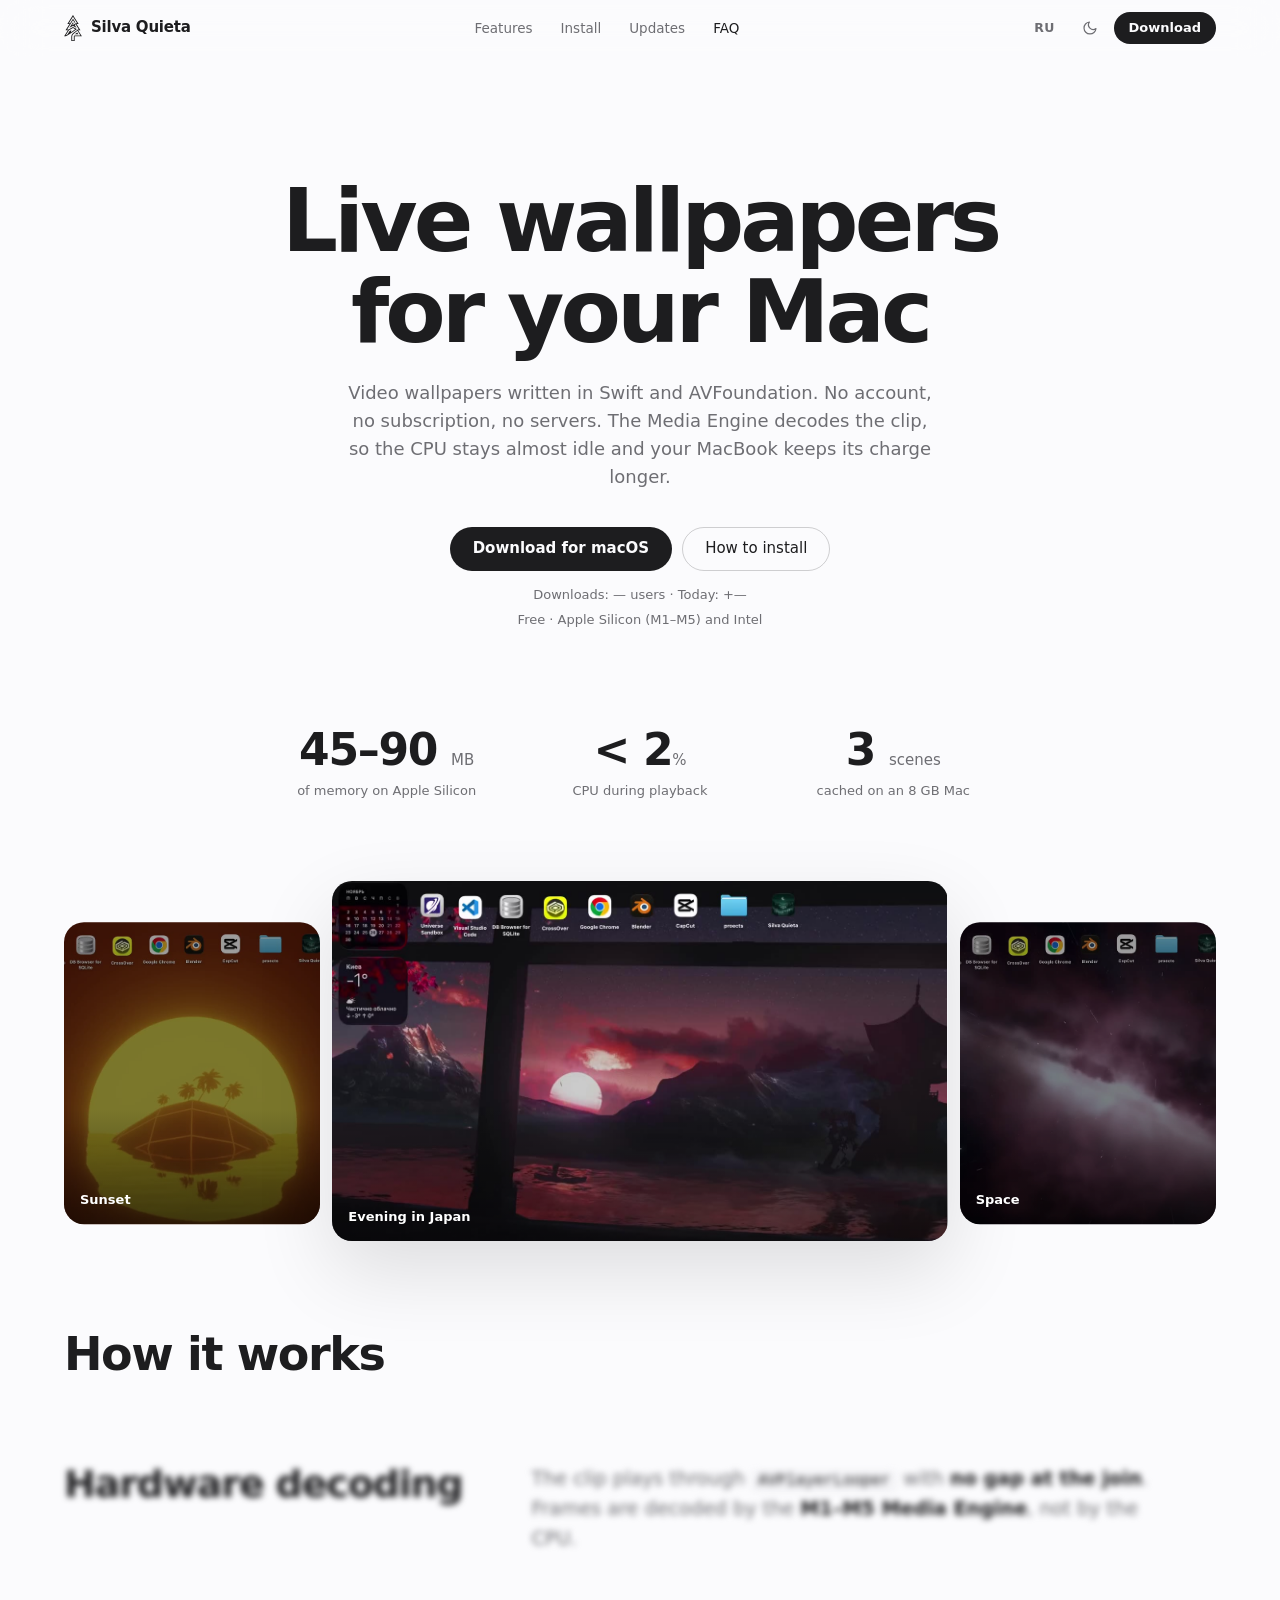
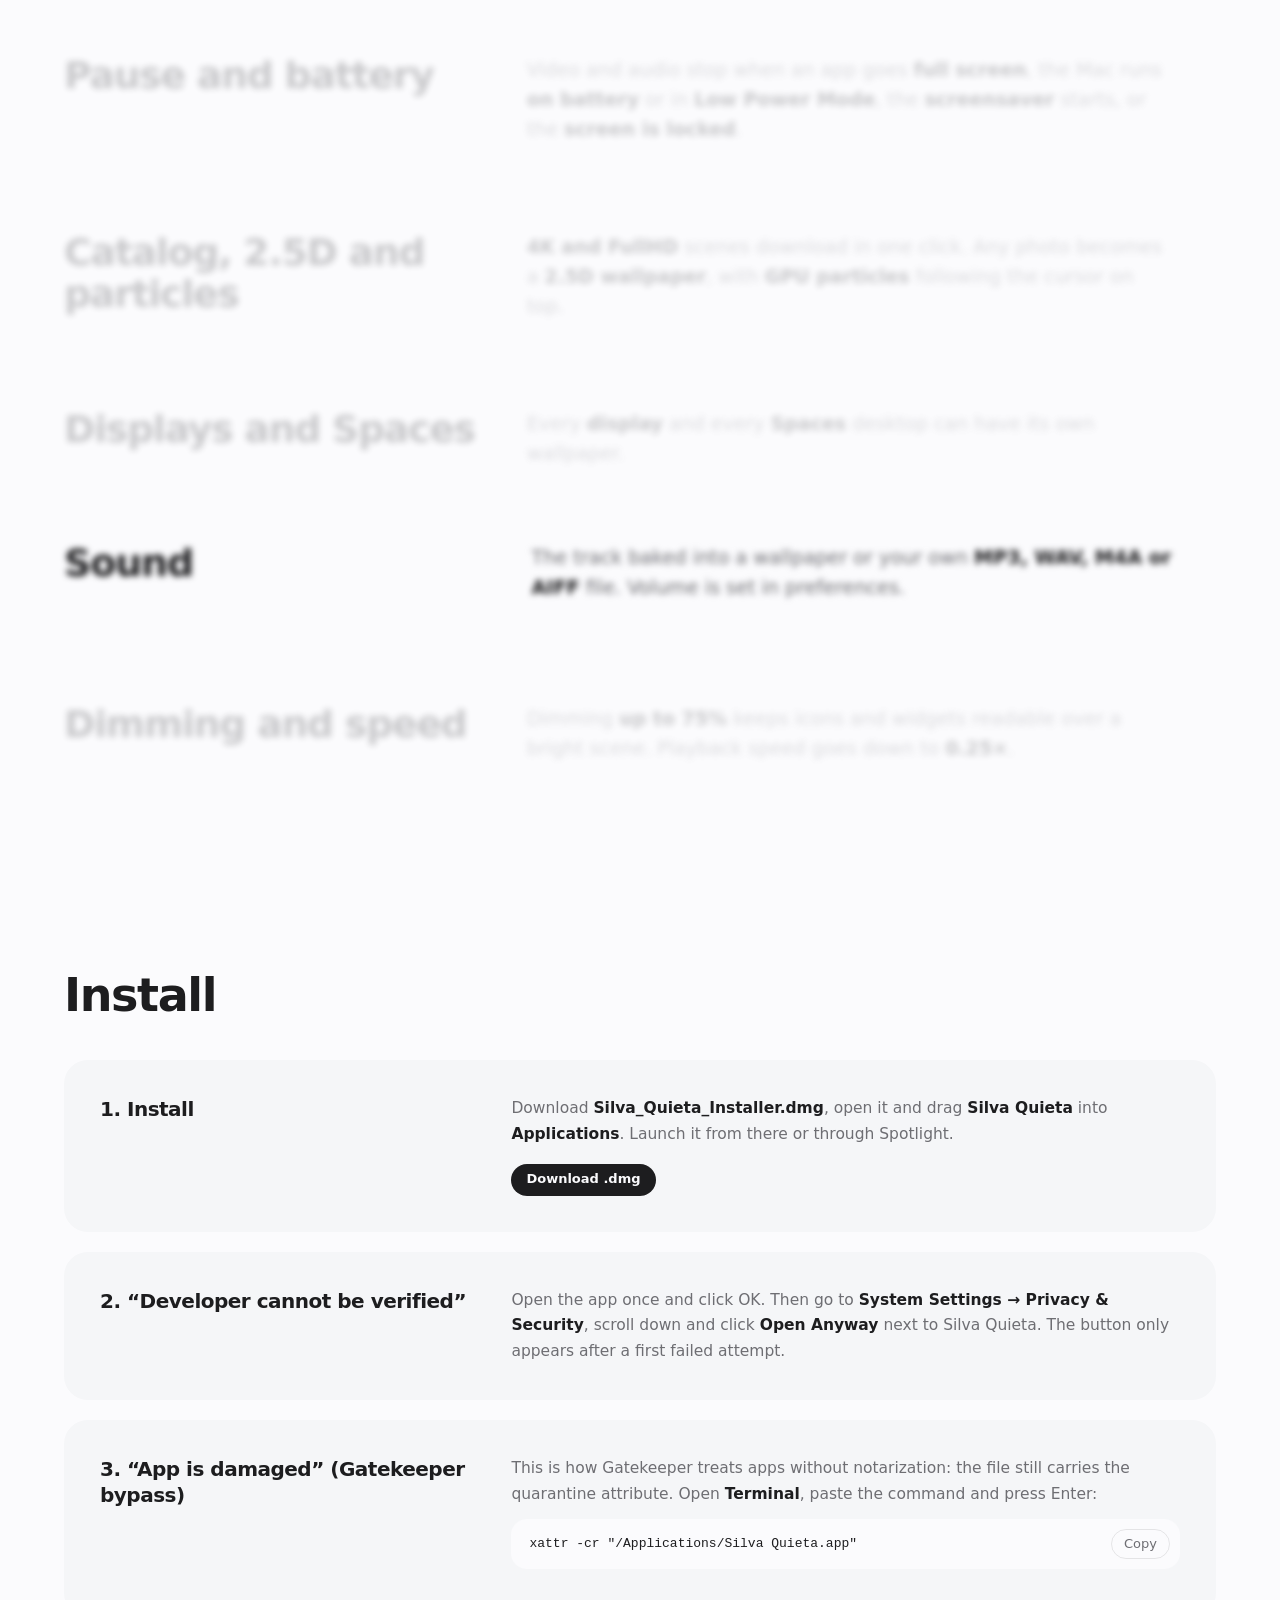
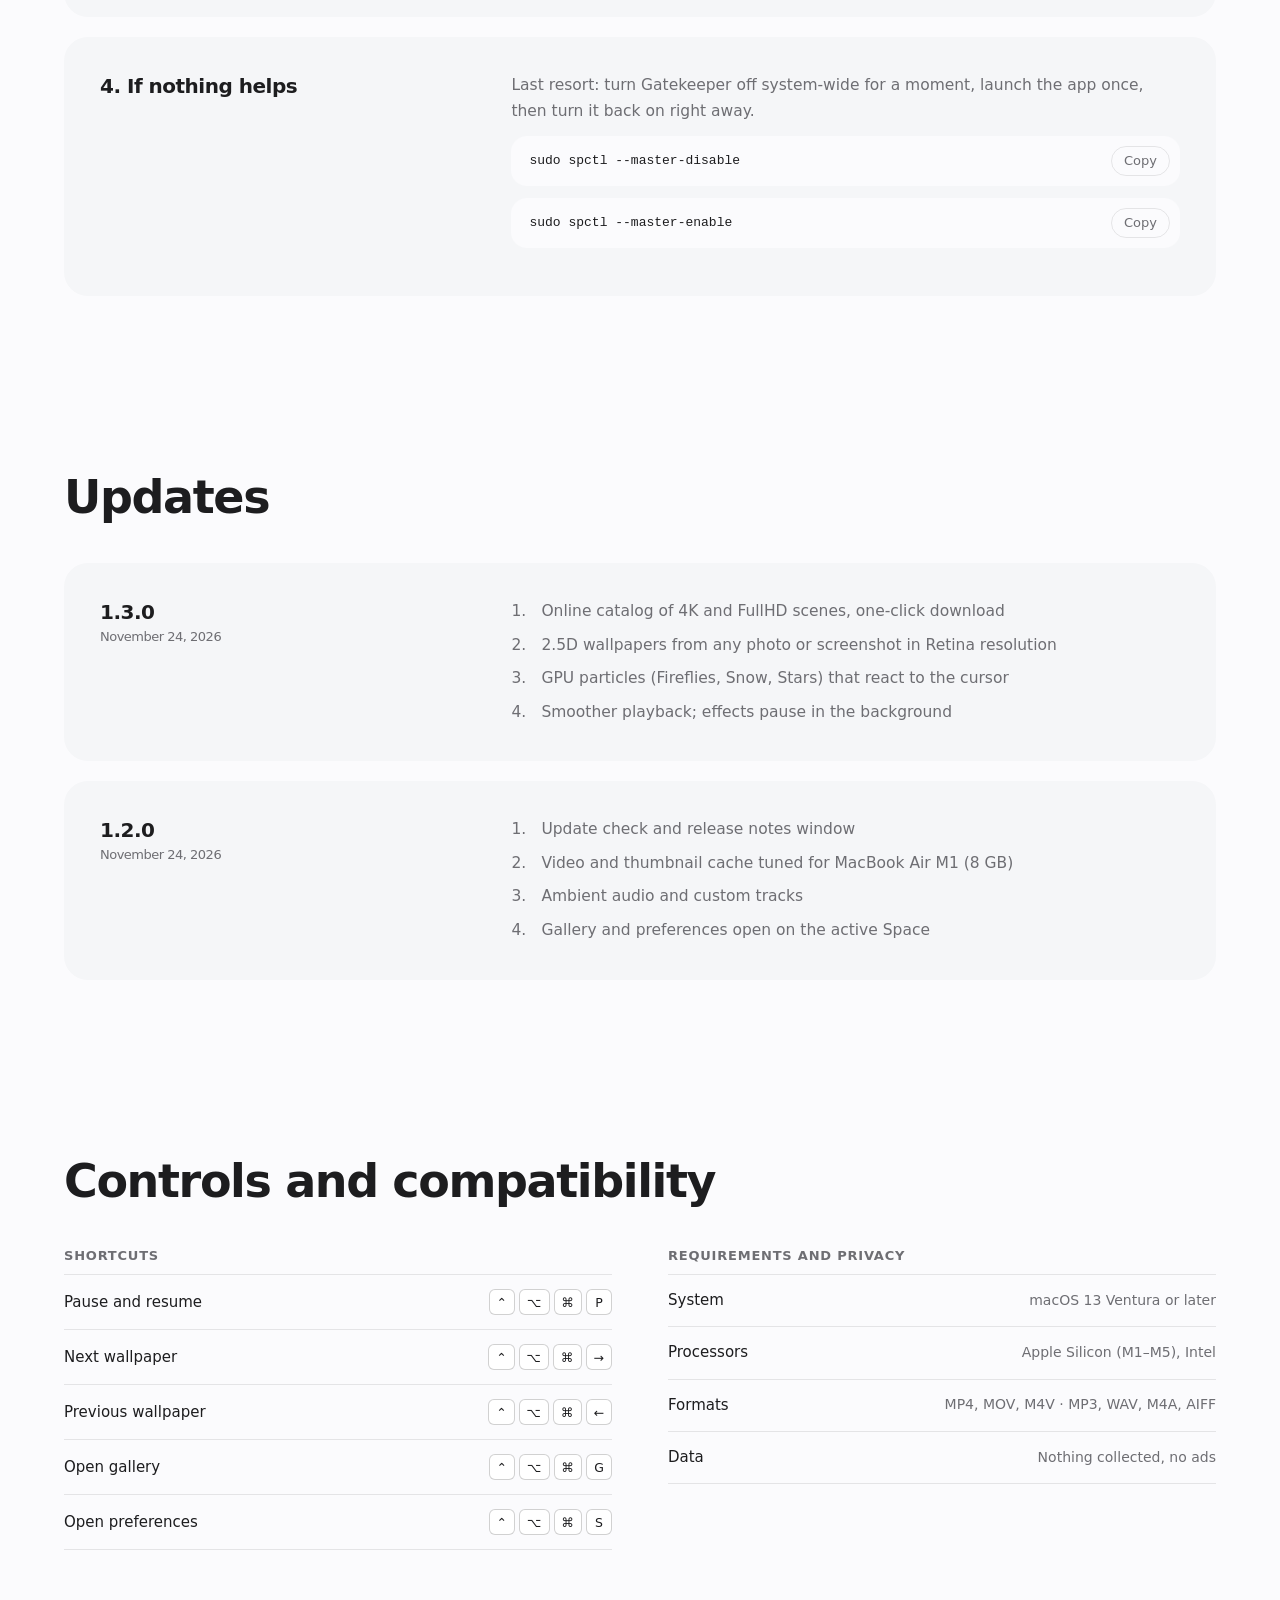
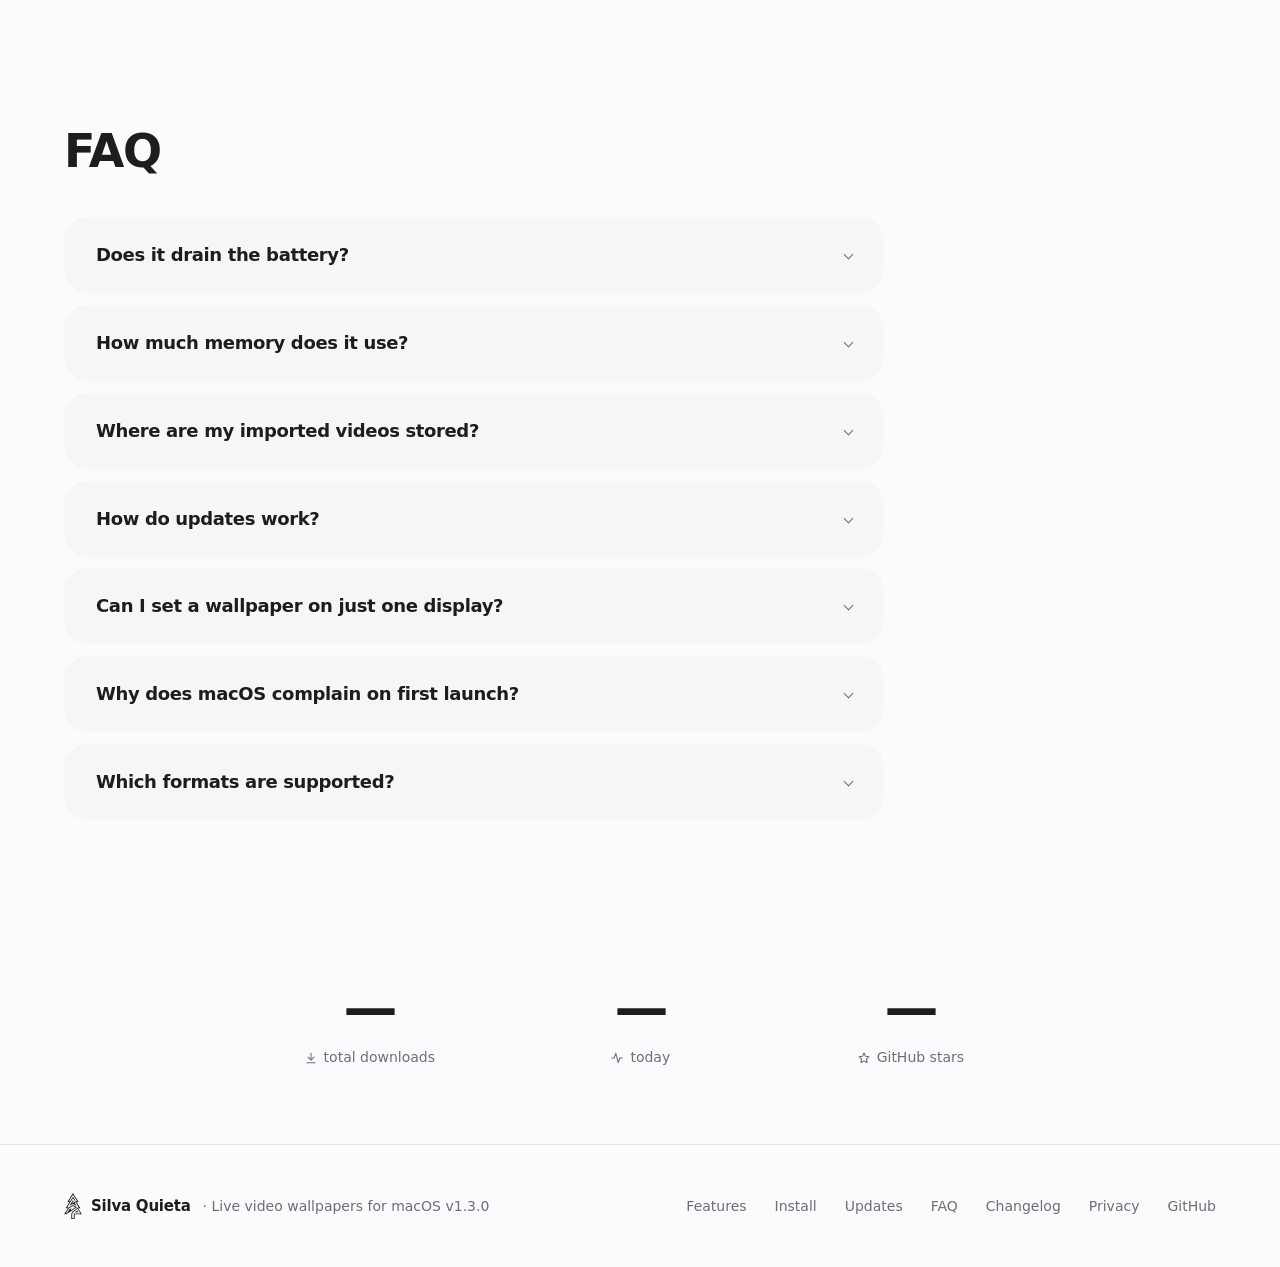
==== index.html @ 864168bf "hjk" ====
<!DOCTYPE html>
<html lang="ru" data-theme="dark">
<head>
  <meta charset="UTF-8">
  <meta name="viewport" content="width=device-width, initial-scale=1, viewport-fit=cover">
  <meta name="color-scheme" content="dark light">
  <title data-ru="Silva Quieta — живые видео-обои для macOS" data-en="Silva Quieta — live video wallpapers for macOS">Silva Quieta — живые видео-обои для macOS</title>
  <meta name="description" content="Живые 4K видео-обои для macOS. Apple Silicon (M1–M5) и Intel, каталог сцен, 2.5D из фотографий, частицы и пауза на батарее. Бесплатно, без аккаунта." data-ru="Живые 4K видео-обои для macOS. Apple Silicon (M1–M5) и Intel, каталог сцен, 2.5D из фотографий, частицы и пауза на батарее. Бесплатно, без аккаунта." data-en="Live 4K video wallpapers for macOS. Apple Silicon (M1–M5) and Intel, scene catalog, 2.5D from photos, particles and battery-aware pause. Free, no account.">
  <link rel="canonical" href="https://silvaquieta.com/">
  <link rel="icon" href="favicon.ico?v=2" sizes="any">
  <link rel="icon" type="image/svg+xml" href="favicon.svg?v=2">
  <link rel="icon" type="image/png" sizes="48x48" href="favicon-48.png?v=2">
  <link rel="icon" type="image/png" sizes="96x96" href="favicon-96.png?v=2">
  <link rel="icon" type="image/png" sizes="192x192" href="icon-192.png?v=2">
  <link rel="apple-touch-icon" href="apple-touch-icon.png?v=2">
  <meta property="og:site_name" content="Silva Quieta">
  <meta property="og:type" content="website">
  <meta property="og:url" content="https://silvaquieta.com/">
  <meta property="og:title" content="Silva Quieta — живые видео-обои для macOS">
  <meta property="og:description" content="Живые 4K видео-обои для macOS. Apple Silicon (M1–M5) и Intel, каталог сцен, 2.5D из фотографий, частицы и пауза на батарее. Бесплатно, без аккаунта.">
  <script type="application/ld+json">
  {
    "@context": "https://schema.org",
    "@graph": [
      { "@type": "WebSite", "name": "Silva Quieta", "url": "https://silvaquieta.com", "inLanguage": ["ru", "en"] },
      {
        "@type": "SoftwareApplication",
        "name": "Silva Quieta",
        "operatingSystem": "macOS 13.0 or later",
        "applicationCategory": "DesktopEnhancementApplication",
        "softwareVersion": "1.3.0",
        "offers": { "@type": "Offer", "price": "0", "priceCurrency": "USD" },
        "downloadUrl": "https://github.com/matviukuzmenko-cloud/silva-quieta/releases/download/1.3.0/Silva_Quieta_Installer.dmg"
      }
    ]
  }
  </script>
  <meta property="og:image" content="https://silvaquieta.com/preview.png">
  <meta name="twitter:card" content="summary_large_image">
  <script>(function(){var d=document.documentElement,l,t;
try{l=localStorage.getItem('sq-lang');t=localStorage.getItem('sq-theme')}catch(e){}
if(l!=='ru'&&l!=='en'){l=/^en/i.test(navigator.language||'')?'en':'ru'}
if(t!=='dark'&&t!=='light'){t=window.matchMedia&&matchMedia('(prefers-color-scheme: light)').matches?'light':'dark'}
d.lang=l;d.setAttribute('data-theme',t);d.classList.add('js');
var el=document.querySelector('title');if(el&&el.getAttribute('data-'+l))document.title=el.getAttribute('data-'+l);})();</script>
  <link rel="stylesheet" href="style.css?v=1.3.8">
</head>
<body>
  <header class="topbar">
    <div class="wrap bar">
      <a href="#top" class="logo"><svg width="18" height="26" viewBox="0 0 385.00 562.25" fill="currentColor" fill-rule="evenodd" aria-hidden="true"><path d="M309.50 418.00 283.25 376.00 282.25 375.75 241.00 408.50 228.75 417.50 228.50 418.50 309.25 418.50ZM193.00 0.00 191.75 0.50 164.25 45.25 69.75 195.25 70.00 196.25 115.75 196.00 116.50 197.25 30.50 331.75 30.75 332.25 79.25 332.25 79.75 333.50 0.00 459.25 0.25 460.00 26.75 459.75 36.25 458.25 51.25 453.00 70.00 443.00 139.75 400.00 195.50 363.25 233.00 336.75 273.50 305.50 273.50 304.75 200.50 264.75 193.25 261.00 192.00 261.00 96.50 312.75 94.50 313.50 65.50 313.50 65.00 312.75 191.75 115.25 192.75 115.00 193.75 116.00 227.25 168.50 228.75 168.25 243.25 159.50 194.25 81.50 192.25 79.50 130.50 175.75 128.75 177.50 104.75 177.50 104.00 177.00 107.25 170.75 175.00 64.00 191.50 37.25 193.00 36.50 281.25 177.00 280.50 177.50 255.25 177.50 252.25 178.75 194.50 213.50 169.50 227.25 169.25 226.50 193.00 190.50 207.50 180.75 207.25 179.00 203.25 173.75 192.50 156.75 191.75 157.00 126.75 257.75 114.25 278.25 126.75 272.00 188.00 238.25 193.00 236.50 195.75 237.25 254.50 270.00 271.00 278.50 230.25 214.25 230.25 213.50 232.75 211.50 248.75 202.00 253.50 208.25 265.75 228.25 275.50 242.75 319.25 311.75 319.50 313.00 319.00 313.50 299.75 313.75 295.25 314.75 289.50 317.75 242.50 355.00 219.25 372.50 191.75 395.00 181.50 405.25 171.75 418.00 165.50 429.25 161.75 438.25 158.50 449.00 156.50 460.75 155.75 472.50 156.00 562.25 228.75 562.00 229.00 464.25 229.75 462.00 232.25 460.00 384.50 460.00 385.00 459.50 305.00 333.25 305.50 332.25 354.00 332.25 354.00 331.25 268.25 197.00 269.25 196.00 315.00 196.25 315.25 195.50 221.25 46.00ZM288.75 343.25 350.50 439.75 350.50 440.75 350.00 441.25 231.00 441.25 227.75 441.75 222.25 443.75 218.25 446.50 214.75 450.25 211.75 455.75 210.50 460.75 210.25 543.00 209.00 543.75 175.25 543.50 174.50 542.75 174.75 466.75 176.25 456.00 178.25 448.25 181.25 440.25 185.25 432.00 191.25 422.75 196.50 416.50 209.75 404.00 288.00 343.00ZM238.50 307.50 238.50 308.50 233.75 312.75 209.75 330.50 149.25 371.50 148.25 370.50 155.25 328.25 122.25 345.75 119.75 348.25 75.50 417.00 68.00 422.50 54.75 430.50 38.75 438.50 35.50 439.00 40.25 430.50 104.50 330.00 106.50 328.25 192.00 282.25 193.50 282.50Z"/></svg><span>Silva Quieta</span></a>
      <nav class="menu" id="menu" aria-label="Main">
        <a href="#features"><span class="ru">Возможности</span><span class="en">Features</span></a>
        <a href="#install"><span class="ru">Установка</span><span class="en">Install</span></a>
        <a href="#updates"><span class="ru">Обновления</span><span class="en">Updates</span></a>
        <a href="#faq"><span class="ru">Вопросы</span><span class="en">FAQ</span></a>
      </nav>
      <div class="controls">
        <button id="lang-btn" class="icon-btn text" type="button" aria-label="Language"><span class="ru">EN</span><span class="en">RU</span></button>
        <button id="theme-btn" class="icon-btn" type="button" aria-label="Theme"><svg class="i-sun" width="16" height="16" viewBox="0 0 24 24" fill="none" stroke="currentColor" stroke-width="1.8" stroke-linecap="round" aria-hidden="true"><circle cx="12" cy="12" r="4"/><path d="M12 2v2M12 20v2M4.9 4.9l1.4 1.4M17.7 17.7l1.4 1.4M2 12h2M20 12h2M4.9 19.1l1.4-1.4M17.7 6.3l1.4-1.4"/></svg><svg class="i-moon" width="16" height="16" viewBox="0 0 24 24" fill="none" stroke="currentColor" stroke-width="1.8" stroke-linecap="round" stroke-linejoin="round" aria-hidden="true"><path d="M21 12.8A9 9 0 1 1 11.2 3a7 7 0 0 0 9.8 9.8z"/></svg></button>
        <a href="https://github.com/matviukuzmenko-cloud/silva-quieta/releases/download/1.3.0/Silva_Quieta_Installer.dmg" class="btn sm" data-dl><span class="ru">Скачать</span><span class="en">Download</span></a>
        <button id="menu-btn" class="icon-btn burger" type="button" aria-label="Menu" aria-expanded="false" aria-controls="menu"><svg width="16" height="16" viewBox="0 0 24 24" fill="none" stroke="currentColor" stroke-width="1.8" stroke-linecap="round" aria-hidden="true"><path d="M4 7h16M4 12h16M4 17h16"/></svg></button>
      </div>
    </div>
  </header>

  <main id="top">

    <section class="hero wrap">
      <h1><span class="ru">Живые обои<br>для вашего Mac</span><span class="en">Live wallpapers<br>for your Mac</span></h1>
      <p class="ru lead reveal">Видео-обои на Swift и AVFoundation. Без аккаунта, подписки и серверов. Ролик декодирует Media Engine, поэтому процессор почти свободен, а MacBook дольше держит заряд.</p>
<p class="en lead reveal">Video wallpapers written in Swift and AVFoundation. No account, no subscription, no servers. The Media Engine decodes the clip, so the CPU stays almost idle and your MacBook keeps its charge longer.</p>
      <div class="cta-row reveal">
        <a href="https://github.com/matviukuzmenko-cloud/silva-quieta/releases/download/1.3.0/Silva_Quieta_Installer.dmg" class="btn" data-dl><span class="ru">Скачать для macOS</span><span class="en">Download for macOS</span></a>
        <a href="#install" class="btn-ghost"><span class="ru">Как установить</span><span class="en">How to install</span></a>
      </div>
      <p class="dl-stat reveal" aria-live="polite"><span class="ru">Скачали: <span class="js-dl-total">—</span> чел. · Сегодня: +<span class="js-dl-today">—</span></span><span class="en">Downloads: <span class="js-dl-total">—</span> users · Today: +<span class="js-dl-today">—</span></span></p>
      <p class="note reveal"><span class="ru">Бесплатно · Apple Silicon (M1–M5) и Intel</span><span class="en">Free · Apple Silicon (M1–M5) and Intel</span></p>

      <figure class="shot reveal" hidden><img src="preview.png" alt="Silva Quieta" onload="this.parentElement.hidden=false"></figure>

      <dl class="facts reveal">
        <div><dt>45–90 <small><span class="ru">МБ</span><span class="en">MB</span></small></dt><dd><span class="ru">памяти на Apple Silicon</span><span class="en">of memory on Apple Silicon</span></dd></div>
        <div><dt>&lt; 2<small>%</small></dt><dd><span class="ru">процессора при воспроизведении</span><span class="en">CPU during playback</span></dd></div>
        <div><dt>3 <small><span class="ru">сцены</span><span class="en">scenes</span></small></dt><dd><span class="ru">в кэше на Mac с 8 ГБ памяти</span><span class="en">cached on an 8 GB Mac</span></dd></div>
      </dl>
    </section>

    <div class="wrap showcase">
      <div class="reel reveal" id="reel">
        <figure class="clip" tabindex="0">
          <video muted loop playsinline preload="metadata" poster="media/sunset.jpg"><source src="media/sunset.mp4" type="video/mp4"></video>
          <figcaption><span class="ru">Закат</span><span class="en">Sunset</span></figcaption>
        </figure>
        <figure class="clip on" tabindex="0">
          <video muted loop playsinline preload="metadata" poster="media/anime.jpg"><source src="media/anime.mp4" type="video/mp4"></video>
          <figcaption><span class="ru">Японский вечер</span><span class="en">Evening in Japan</span></figcaption>
        </figure>
        <figure class="clip" tabindex="0">
          <video muted loop playsinline preload="metadata" poster="media/space.jpg"><source src="media/space.mp4" type="video/mp4"></video>
          <figcaption><span class="ru">Космос</span><span class="en">Space</span></figcaption>
        </figure>
      </div>
    </div>

    <section id="features" class="section wrap">
      <div class="section-head reveal">
        <h2><span class="ru">Как это устроено</span><span class="en">How it works</span></h2>
      </div>
      <div class="f-list">
        <article class="f-row">
          <h3><span class="ru">Аппаратное декодирование</span><span class="en">Hardware decoding</span></h3>
          <div class="f-body">
            <p class="ru">Ролик играет через <code>AVPlayerLooper</code>, <strong>на стыке нет паузы</strong>. Кадры декодирует <strong>Media Engine чипов M1–M5</strong>, а не процессор.</p>
            <p class="en">The clip plays through <code>AVPlayerLooper</code> with <strong>no gap at the join</strong>. Frames are decoded by the <strong>M1–M5 Media Engine</strong>, not by the CPU.</p>
          </div>
        </article>
        <article class="f-row">
          <h3><span class="ru">Пауза и заряд</span><span class="en">Pause and battery</span></h3>
          <div class="f-body">
            <p class="ru">Видео и звук останавливаются, если приложение открыто <strong>на весь экран</strong>, Mac работает <strong>от батареи</strong> или в <strong>режиме энергосбережения</strong>, включилась <strong>заставка</strong> или <strong>экран заблокирован</strong>.</p>
            <p class="en">Video and audio stop when an app goes <strong>full screen</strong>, the Mac runs <strong>on battery</strong> or in <strong>Low Power Mode</strong>, the <strong>screensaver</strong> starts, or the <strong>screen is locked</strong>.</p>
          </div>
        </article>
        <article class="f-row">
          <h3><span class="ru">Каталог, 2.5D и частицы</span><span class="en">Catalog, 2.5D and particles</span></h3>
          <div class="f-body">
            <p class="ru">Сцены <strong>4K и FullHD</strong> скачиваются в один клик. Любое фото становится <strong>2.5D-обоями</strong>, а поверх можно добавить <strong>GPU-частицы</strong>, следующие за курсором.</p>
            <p class="en"><strong>4K and FullHD</strong> scenes download in one click. Any photo becomes a <strong>2.5D wallpaper</strong>, with <strong>GPU particles</strong> following the cursor on top.</p>
          </div>
        </article>
        <article class="f-row">
          <h3><span class="ru">Мониторы и Spaces</span><span class="en">Displays and Spaces</span></h3>
          <div class="f-body">
            <p class="ru">Для каждого <strong>монитора</strong> и каждого рабочего стола <strong>Spaces</strong> можно выбрать свои обои.</p>
            <p class="en">Every <strong>display</strong> and every <strong>Spaces</strong> desktop can have its own wallpaper.</p>
          </div>
        </article>
        <article class="f-row">
          <h3><span class="ru">Звук</span><span class="en">Sound</span></h3>
          <div class="f-body">
            <p class="ru">Дорожка из самих обоев или свой файл: <strong>MP3, WAV, M4A, AIFF</strong>. Громкость задаётся в настройках.</p>
            <p class="en">The track baked into a wallpaper or your own <strong>MP3, WAV, M4A or AIFF</strong> file. Volume is set in preferences.</p>
          </div>
        </article>
        <article class="f-row">
          <h3><span class="ru">Затемнение и скорость</span><span class="en">Dimming and speed</span></h3>
          <div class="f-body">
            <p class="ru">Затемнение <strong>до 75%</strong> помогает иконкам и виджетам читаться на яркой сцене. Скорость можно снизить <strong>до 0.25×</strong>.</p>
            <p class="en">Dimming <strong>up to 75%</strong> keeps icons and widgets readable over a bright scene. Playback speed goes down to <strong>0.25×</strong>.</p>
          </div>
        </article>
      </div>
    </section>

    <section id="install" class="section wrap">
      <div class="section-head reveal">
        <h2><span class="ru">Установка</span><span class="en">Install</span></h2>
      </div>
      <div class="steps reveal">
        <div class="step">
          <h3><span class="ru">1. Установка</span><span class="en">1. Install</span></h3>
          <div>
            <p class="ru">Скачайте <strong>Silva_Quieta_Installer.dmg</strong>, откройте его и перетащите <strong>Silva Quieta</strong> в папку <strong>Программы</strong>. Запускайте оттуда или через Spotlight.</p>
<p class="en">Download <strong>Silva_Quieta_Installer.dmg</strong>, open it and drag <strong>Silva Quieta</strong> into <strong>Applications</strong>. Launch it from there or through Spotlight.</p>
            <div class="cta-row"><a href="https://github.com/matviukuzmenko-cloud/silva-quieta/releases/download/1.3.0/Silva_Quieta_Installer.dmg" class="btn sm" data-dl><span class="ru">Скачать .dmg</span><span class="en">Download .dmg</span></a></div>
          </div>
        </div>
        <div class="step">
          <h3><span class="ru">2. «Не удалось проверить разработчика»</span><span class="en">2. “Developer cannot be verified”</span></h3>
          <div>
            <p class="ru">Откройте приложение один раз и нажмите «ОК». Затем зайдите в <strong>Системные настройки → Конфиденциальность и безопасность</strong>, прокрутите вниз и нажмите <strong>«Всё равно открыть»</strong> рядом с Silva Quieta. Кнопка появляется только после первой неудачной попытки.</p>
<p class="en">Open the app once and click OK. Then go to <strong>System Settings → Privacy &amp; Security</strong>, scroll down and click <strong>Open Anyway</strong> next to Silva Quieta. The button only appears after a first failed attempt.</p>
          </div>
        </div>
        <div class="step">
          <h3><span class="ru">3. «Приложение повреждено» (обход Gatekeeper)</span><span class="en">3. “App is damaged” (Gatekeeper bypass)</span></h3>
          <div>
            <p class="ru">Так Gatekeeper реагирует на программы без нотаризации: на файле остаётся карантинный атрибут. Откройте <strong>Терминал</strong>, вставьте команду и нажмите Enter:</p>
<p class="en">This is how Gatekeeper treats apps without notarization: the file still carries the quarantine attribute. Open <strong>Terminal</strong>, paste the command and press Enter:</p>
            <div class="cmd"><code id="c1">xattr -cr "/Applications/Silva Quieta.app"</code><button type="button" class="chip" data-copy="c1"><span class="ru">Копировать</span><span class="en">Copy</span></button></div>
          </div>
        </div>
        <div class="step">
          <h3><span class="ru">4. Если ничего не помогает</span><span class="en">4. If nothing helps</span></h3>
          <div>
            <p class="ru">Крайний случай: на время отключите проверку Gatekeeper для всей системы, запустите приложение один раз и сразу включите проверку обратно.</p>
<p class="en">Last resort: turn Gatekeeper off system-wide for a moment, launch the app once, then turn it back on right away.</p>
            <div class="cmd"><code id="c2">sudo spctl --master-disable</code><button type="button" class="chip" data-copy="c2"><span class="ru">Копировать</span><span class="en">Copy</span></button></div>
            <div class="cmd"><code id="c3">sudo spctl --master-enable</code><button type="button" class="chip" data-copy="c3"><span class="ru">Копировать</span><span class="en">Copy</span></button></div>
          </div>
        </div>
      </div>
    </section>

    <section id="updates" class="section wrap">
      <div class="section-head reveal">
        <h2><span class="ru">Обновления</span><span class="en">Updates</span></h2>
      </div>
      <div class="steps reveal">
        <div class="step"><h3>1.3.0<time datetime="2026-11-24"><span class="ru">24 ноября 2026</span><span class="en">November 24, 2026</span></time></h3><ol class="plain"><li><span class="ru">Онлайн-каталог 4K и FullHD сцен, загрузка в один клик</span><span class="en">Online catalog of 4K and FullHD scenes, one-click download</span></li><li><span class="ru">2.5D-обои из любого фото или скриншота в Retina-разрешении</span><span class="en">2.5D wallpapers from any photo or screenshot in Retina resolution</span></li><li><span class="ru">GPU-частицы «Светлячки», «Снег» и «Звёзды», реагирующие на курсор</span><span class="en">GPU particles (Fireflies, Snow, Stars) that react to the cursor</span></li><li><span class="ru">Воспроизведение стало ровнее, эффекты в фоне ставятся на паузу</span><span class="en">Smoother playback; effects pause in the background</span></li></ol></div>
        <div class="step"><h3>1.2.0<time datetime="2026-11-24"><span class="ru">24 ноября 2026</span><span class="en">November 24, 2026</span></time></h3><ol class="plain"><li><span class="ru">Проверка обновлений и окно со списком изменений</span><span class="en">Update check and release notes window</span></li><li><span class="ru">Кэш видео и миниатюр под MacBook Air M1 (8 ГБ)</span><span class="en">Video and thumbnail cache tuned for MacBook Air M1 (8 GB)</span></li><li><span class="ru">Фоновый звук и свои аудиодорожки</span><span class="en">Ambient audio and custom tracks</span></li><li><span class="ru">Галерея и настройки открываются на активном Spaces</span><span class="en">Gallery and preferences open on the active Space</span></li></ol></div>
      </div>
    </section>

    <section id="details" class="section wrap">
      <div class="section-head reveal">
        <h2><span class="ru">Управление и совместимость</span><span class="en">Controls and compatibility</span></h2>
      </div>
      <div class="two-col reveal">
        <div>
          <h3><span class="ru">Горячие клавиши</span><span class="en">Shortcuts</span></h3>
          <div class="rows">
            <div class="row"><span><span class="ru">Пауза и продолжение</span><span class="en">Pause and resume</span></span><span class="keys"><kbd>⌃</kbd><kbd>⌥</kbd><kbd>⌘</kbd><kbd>P</kbd></span></div>
            <div class="row"><span><span class="ru">Следующие обои</span><span class="en">Next wallpaper</span></span><span class="keys"><kbd>⌃</kbd><kbd>⌥</kbd><kbd>⌘</kbd><kbd>→</kbd></span></div>
            <div class="row"><span><span class="ru">Предыдущие обои</span><span class="en">Previous wallpaper</span></span><span class="keys"><kbd>⌃</kbd><kbd>⌥</kbd><kbd>⌘</kbd><kbd>←</kbd></span></div>
            <div class="row"><span><span class="ru">Открыть галерею</span><span class="en">Open gallery</span></span><span class="keys"><kbd>⌃</kbd><kbd>⌥</kbd><kbd>⌘</kbd><kbd>G</kbd></span></div>
            <div class="row"><span><span class="ru">Открыть настройки</span><span class="en">Open preferences</span></span><span class="keys"><kbd>⌃</kbd><kbd>⌥</kbd><kbd>⌘</kbd><kbd>S</kbd></span></div>
          </div>
        </div>
        <div>
          <h3><span class="ru">Требования и приватность</span><span class="en">Requirements and privacy</span></h3>
          <div class="rows">
            <div class="row"><span><span class="ru">Система</span><span class="en">System</span></span><span>macOS 13 Ventura <span class="ru">и новее</span><span class="en">or later</span></span></div>
            <div class="row"><span><span class="ru">Процессоры</span><span class="en">Processors</span></span><span>Apple Silicon (M1–M5), Intel</span></div>
            <div class="row"><span><span class="ru">Форматы</span><span class="en">Formats</span></span><span>MP4, MOV, M4V · MP3, WAV, M4A, AIFF</span></div>
            <div class="row"><span><span class="ru">Данные</span><span class="en">Data</span></span><span><span class="ru">Ничего не собирается, рекламы нет</span><span class="en">Nothing collected, no ads</span></span></div>
          </div>
        </div>
      </div>
    </section>

    <section id="faq" class="section wrap">
      <div class="section-head reveal">
        <h2><span class="ru">Вопросы</span><span class="en">FAQ</span></h2>
      </div>
      <div class="faq-list reveal">
        <details><summary><span class="ru">Приложение сажает батарею?</span><span class="en">Does it drain the battery?</span></summary><p class="ru">Видео декодируется аппаратно, и энергии на это уходит немного. К тому же по умолчанию включена пауза при работе от аккумулятора и при окнах на весь экран.</p>
<p class="en">Decoding is done in hardware, which costs little energy. On top of that, pausing on battery power and behind full-screen windows is on by default.</p></details>
        <details><summary><span class="ru">Сколько памяти занимает приложение?</span><span class="en">How much memory does it use?</span></summary><p class="ru">На Apple Silicon 45–90 МБ, в зависимости от сцены и разрешения. На Mac с 8 ГБ в кэше держатся три сцены.</p>
<p class="en">On Apple Silicon, 45–90 MB depending on the scene and resolution. On a Mac with 8 GB, three scenes stay cached.</p></details>
        <details><summary><span class="ru">Где лежат добавленные видео?</span><span class="en">Where are my imported videos stored?</span></summary><p class="ru">В папке Application Support. Открыть её можно кнопкой «Открыть папку» в окне галереи или из меню в строке меню.</p>
<p class="en">In the Application Support folder. Open it with the Open Folder button in the gallery window or from the menu bar menu.</p></details>
        <details><summary><span class="ru">Как приходят обновления?</span><span class="en">How do updates work?</span></summary><p class="ru">При запуске и по пункту «Проверить обновления…» программа сверяет версию с silvaquieta.com. Если есть новая, откроется окно со списком изменений и кнопкой загрузки.</p>
<p class="en">At launch and through Check for Updates… the app compares its version with silvaquieta.com. If a newer one exists, a window shows the release notes and a download button.</p></details>
        <details><summary><span class="ru">Можно ли поставить обои только на один монитор?</span><span class="en">Can I set a wallpaper on just one display?</span></summary><p class="ru">Да. Если мониторов два или больше, в галерее появляется переключатель экранов: «Все экраны» или конкретный монитор.</p>
<p class="en">Yes. With two or more displays, a screen switcher appears in the gallery: All displays or a specific one.</p></details>
        <details><summary><span class="ru">Почему macOS ругается при первом запуске?</span><span class="en">Why does macOS complain on first launch?</span></summary><p class="ru">У приложения нет платной нотаризации Apple, а Gatekeeper проверяет её у всех программ вне App Store. Что нажать и какую команду выполнить, описано в разделе <a href="install.html">«Установка»</a>.</p>
<p class="en">The app has no paid Apple notarization, and Gatekeeper checks for it on every app from outside the App Store. What to click and which command to run is in <a href="install.html">Install</a>.</p></details>
        <details><summary><span class="ru">Какие форматы поддерживаются?</span><span class="en">Which formats are supported?</span></summary><p class="ru">Видео: MP4, MOV, M4V. Аудио: MP3, WAV, M4A, AIFF.</p>
<p class="en">Video: MP4, MOV, M4V. Audio: MP3, WAV, M4A, AIFF.</p></details>
      </div>
    </section>

    <section class="stats wrap" aria-label="Statistics">
      <div class="stats-grid reveal" aria-live="polite">
        <div class="stat"><div class="stat-num js-dl-total">—</div><div class="stat-label"><svg width="14" height="14" viewBox="0 0 24 24" fill="none" stroke="currentColor" stroke-width="1.8" stroke-linecap="round" stroke-linejoin="round" aria-hidden="true"><path d="M12 4v11M7 10.5l5 5 5-5M5 20h14"/></svg><span class="ru">всего скачиваний</span><span class="en">total downloads</span></div></div>
        <div class="stat"><div class="stat-num js-dl-today">—</div><div class="stat-label"><svg width="14" height="14" viewBox="0 0 24 24" fill="none" stroke="currentColor" stroke-width="1.8" stroke-linecap="round" stroke-linejoin="round" aria-hidden="true"><path d="M3 12h4l3-8 4 16 3-8h4"/></svg><span class="ru">за сегодня</span><span class="en">today</span></div></div>
        <div class="stat"><div class="stat-num js-gh-stars">—</div><div class="stat-label"><svg width="14" height="14" viewBox="0 0 24 24" fill="none" stroke="currentColor" stroke-width="1.8" stroke-linecap="round" stroke-linejoin="round" aria-hidden="true"><path d="M12 3.5l2.6 5.4 5.9.8-4.3 4.1 1.1 5.9L12 16.9l-5.3 2.8 1.1-5.9-4.3-4.1 5.9-.8z"/></svg><span class="ru">звёзд на GitHub</span><span class="en">GitHub stars</span></div></div>
      </div>
    </section>

  </main>


  <footer class="site-footer">
    <div class="wrap foot">
      <div class="foot-brand">
        <a href="index.html" class="logo"><svg width="18" height="26" viewBox="0 0 385.00 562.25" fill="currentColor" fill-rule="evenodd" aria-hidden="true"><path d="M309.50 418.00 283.25 376.00 282.25 375.75 241.00 408.50 228.75 417.50 228.50 418.50 309.25 418.50ZM193.00 0.00 191.75 0.50 164.25 45.25 69.75 195.25 70.00 196.25 115.75 196.00 116.50 197.25 30.50 331.75 30.75 332.25 79.25 332.25 79.75 333.50 0.00 459.25 0.25 460.00 26.75 459.75 36.25 458.25 51.25 453.00 70.00 443.00 139.75 400.00 195.50 363.25 233.00 336.75 273.50 305.50 273.50 304.75 200.50 264.75 193.25 261.00 192.00 261.00 96.50 312.75 94.50 313.50 65.50 313.50 65.00 312.75 191.75 115.25 192.75 115.00 193.75 116.00 227.25 168.50 228.75 168.25 243.25 159.50 194.25 81.50 192.25 79.50 130.50 175.75 128.75 177.50 104.75 177.50 104.00 177.00 107.25 170.75 175.00 64.00 191.50 37.25 193.00 36.50 281.25 177.00 280.50 177.50 255.25 177.50 252.25 178.75 194.50 213.50 169.50 227.25 169.25 226.50 193.00 190.50 207.50 180.75 207.25 179.00 203.25 173.75 192.50 156.75 191.75 157.00 126.75 257.75 114.25 278.25 126.75 272.00 188.00 238.25 193.00 236.50 195.75 237.25 254.50 270.00 271.00 278.50 230.25 214.25 230.25 213.50 232.75 211.50 248.75 202.00 253.50 208.25 265.75 228.25 275.50 242.75 319.25 311.75 319.50 313.00 319.00 313.50 299.75 313.75 295.25 314.75 289.50 317.75 242.50 355.00 219.25 372.50 191.75 395.00 181.50 405.25 171.75 418.00 165.50 429.25 161.75 438.25 158.50 449.00 156.50 460.75 155.75 472.50 156.00 562.25 228.75 562.00 229.00 464.25 229.75 462.00 232.25 460.00 384.50 460.00 385.00 459.50 305.00 333.25 305.50 332.25 354.00 332.25 354.00 331.25 268.25 197.00 269.25 196.00 315.00 196.25 315.25 195.50 221.25 46.00ZM288.75 343.25 350.50 439.75 350.50 440.75 350.00 441.25 231.00 441.25 227.75 441.75 222.25 443.75 218.25 446.50 214.75 450.25 211.75 455.75 210.50 460.75 210.25 543.00 209.00 543.75 175.25 543.50 174.50 542.75 174.75 466.75 176.25 456.00 178.25 448.25 181.25 440.25 185.25 432.00 191.25 422.75 196.50 416.50 209.75 404.00 288.00 343.00ZM238.50 307.50 238.50 308.50 233.75 312.75 209.75 330.50 149.25 371.50 148.25 370.50 155.25 328.25 122.25 345.75 119.75 348.25 75.50 417.00 68.00 422.50 54.75 430.50 38.75 438.50 35.50 439.00 40.25 430.50 104.50 330.00 106.50 328.25 192.00 282.25 193.50 282.50Z"/></svg><span>Silva Quieta</span></a>
        <span class="foot-note">· <span class="ru">Живые видео-обои для macOS</span><span class="en">Live video wallpapers for macOS</span> v<span data-ver>1.3.0</span></span>
      </div>
      <nav class="foot-links" aria-label="Footer">
        <a href="index.html#features"><span class="ru">Возможности</span><span class="en">Features</span></a>
        <a href="index.html#install"><span class="ru">Установка</span><span class="en">Install</span></a>
        <a href="index.html#updates"><span class="ru">Обновления</span><span class="en">Updates</span></a>
        <a href="index.html#faq"><span class="ru">Вопросы</span><span class="en">FAQ</span></a>
        <a href="changelog.html"><span class="ru">Изменения</span><span class="en">Changelog</span></a>
        <a href="privacy.html"><span class="ru">Приватность</span><span class="en">Privacy</span></a>
        <a href="https://github.com/matviukuzmenko-cloud/silva-quieta">GitHub</a>
      </nav>
    </div>
  </footer>

  <script src="script.js?v=1.3.8"></script>
</body>
</html>
---- style.css ----
:root {
  color-scheme: light;
  --bg: #fbfbfd;
  --surface: #ffffff;
  --surface-2: #f3f3f6;
  --border: rgba(0, 0, 0, 0.09);
  --border-strong: rgba(0, 0, 0, 0.18);
  --text: #1d1d1f;
  --muted: #6e6e73;
  --accent: #1d1d1f;
  --on-solid: #ffffff;
  --shadow: 0 1px 2px rgba(0, 0, 0, 0.04), 0 12px 32px -12px rgba(0, 0, 0, 0.12);
  --font: -apple-system, BlinkMacSystemFont, "SF Pro Text", "Inter", "Segoe UI", system-ui, sans-serif;
  --mono: ui-monospace, "SF Mono", Menlo, Consolas, monospace;
  --ease: cubic-bezier(0.25, 0.1, 0.25, 1);
  --out: cubic-bezier(0.16, 1, 0.3, 1);
  --card: #F5F6F8;
  --win-shadow: 0 30px 80px rgba(0, 0, 0, 0.12);
}

:root[data-theme="dark"] {
  color-scheme: dark;
  --bg: #0b0c0d;
  --surface: #141516;
  --surface-2: #1b1c1e;
  --border: rgba(255, 255, 255, 0.09);
  --border-strong: rgba(255, 255, 255, 0.2);
  --text: #f5f5f7;
  --muted: #9a9aa1;
  --accent: #f5f5f7;
  --on-solid: #0b0c0d;
  --shadow: 0 1px 2px rgba(0, 0, 0, 0.4), 0 16px 40px -12px rgba(0, 0, 0, 0.6);
  --card: #12161B;
  --win-shadow: 0 30px 80px rgba(0, 0, 0, 0.55);
}

html:not([lang="en"]) .en,
html[lang="en"] .ru {
  display: none !important;
}

*, *::before, *::after { box-sizing: border-box; }
* { margin: 0; padding: 0; }

html {
  scroll-behavior: smooth;
  scroll-padding-top: 56px;
  -webkit-text-size-adjust: 100%;
}

body {
  font-family: var(--font);
  font-size: 16px;
  line-height: 1.55;
  color: var(--text);
  background: var(--bg);
  -webkit-font-smoothing: antialiased;
  text-rendering: optimizeLegibility;
  min-height: 100vh;
  overflow-x: clip;
  display: flex;
  flex-direction: column;
}

main { flex: 1; }

img { display: block; max-width: 100%; }
a { color: inherit; }
button { font: inherit; color: inherit; }
code, kbd { font-family: var(--mono); }
[hidden] { display: none !important; }

:focus-visible {
  outline: 2px solid var(--accent);
  outline-offset: 2px;
  border-radius: 6px;
}

.wrap {
  width: 100%;
  max-width: 1200px;
  margin: 0 auto;
  padding: 0 24px;
}

.topbar {
  position: sticky;
  top: 0;
  z-index: 50;
  background: color-mix(in srgb, var(--bg) 78%, transparent);
  -webkit-backdrop-filter: saturate(180%) blur(20px);
  backdrop-filter: saturate(180%) blur(20px);
  transition: background-color 0.5s var(--ease);
}
.topbar.scrolled { background: color-mix(in srgb, var(--bg) 86%, transparent); }

.bar {
  height: 56px;
  display: flex;
  align-items: center;
  gap: 24px;
}

.logo {
  display: inline-flex;
  align-items: center;
  gap: 9px;
  font-weight: 650;
  font-size: 15px;
  letter-spacing: -0.015em;
  text-decoration: none;
  flex: none;
}
.logo svg { display: block; color: var(--accent); }

.menu {
  flex: 1;
  display: flex;
  justify-content: center;
  gap: 4px;
}
.menu a {
  padding: 6px 12px;
  border-radius: 8px;
  font-size: 13.5px;
  color: var(--muted);
  text-decoration: none;
  transition: color 0.2s var(--ease), background-color 0.2s var(--ease);
}
.menu a:hover { color: var(--text); background: var(--surface-2); }
.menu a.active { color: var(--text); }

.controls {
  display: flex;
  align-items: center;
  gap: 8px;
  flex: none;
  margin-left: auto;
}

.btn,
.btn-ghost,
.chip,
.icon-btn {
  display: inline-flex;
  align-items: center;
  justify-content: center;
  gap: 8px;
  border: 1px solid transparent;
  cursor: pointer;
  text-decoration: none;
  white-space: nowrap;
  transition: background-color 0.2s var(--ease), border-color 0.2s var(--ease),
    color 0.2s var(--ease), opacity 0.2s var(--ease),
    transform 0.45s cubic-bezier(0.16, 1, 0.3, 1), box-shadow 0.45s cubic-bezier(0.16, 1, 0.3, 1);
}

.btn {
  height: 44px;
  padding: 0 22px;
  border-radius: 999px;
  background: var(--text);
  color: var(--bg);
  font-size: 15px;
  font-weight: 600;
}
.btn { position: relative; overflow: hidden; }
.btn::after {
  content: "";
  position: absolute;
  top: 0;
  right: 0;
  bottom: 0;
  left: 0;
  background: linear-gradient(110deg, transparent 30%, color-mix(in srgb, var(--bg) 38%, transparent) 50%, transparent 70%);
  transform: translateX(-130%);
  pointer-events: none;
}
.btn:hover { transform: translateY(-1px); box-shadow: 0 10px 26px -10px color-mix(in srgb, var(--text) 55%, transparent); }
.btn:hover::after { transform: translateX(130%); transition: transform 0.9s cubic-bezier(0.16, 1, 0.3, 1); }
.btn:active, .btn-ghost:active { transform: scale(0.97); transition-duration: 0.12s; }

.btn-ghost {
  height: 44px;
  padding: 0 22px;
  border-radius: 999px;
  border-color: var(--border-strong);
  font-size: 15px;
  font-weight: 500;
}
.btn-ghost:hover { background: var(--surface-2); transform: translateY(-1px); }

.btn.sm, .btn-ghost.sm { height: 32px; padding: 0 14px; font-size: 13px; }

.chip {
  height: 30px;
  padding: 0 12px;
  border-radius: 999px;
  background: transparent;
  border-color: var(--border);
  color: var(--muted);
  font-size: 13px;
  font-weight: 500;
}
.chip:hover { color: var(--text); border-color: var(--border-strong); }
.chip.on { background: var(--text); color: var(--bg); border-color: var(--text); }

.icon-btn {
  width: 32px;
  height: 32px;
  border-radius: 8px;
  background: transparent;
  color: var(--muted);
}
.icon-btn:hover { color: var(--text); background: var(--surface-2); }
.icon-btn.text { width: auto; padding: 0 10px; font-size: 12.5px; font-weight: 600; letter-spacing: 0.02em; }

:root[data-theme="dark"] .i-moon,
:root:not([data-theme="dark"]) .i-sun { display: none; }

.burger { display: none; }

.hero {
  position: relative;
  isolation: isolate;
  padding: 120px 0 72px;
  text-align: center;
}
.js .hero h1:not(.split) { visibility: hidden; animation: sq-show 0s 1.5s forwards; }
@keyframes sq-show { to { visibility: visible; } }
.hero h1 .w {
  display: inline-block;
  overflow: hidden;
  vertical-align: top;
  padding: 0.06em 0.05em 0.16em;
  margin: -0.06em -0.05em -0.16em;
}
.hero h1 .wi {
  display: inline-block;
  animation: sq-rise 1.1s cubic-bezier(0.16, 1, 0.3, 1) both;
  animation-delay: calc(var(--i, 0) * 90ms + 120ms);
}
@keyframes sq-rise {
  from { transform: translateY(108%) rotate(2.5deg); opacity: 0; filter: blur(6px); }
  to { transform: none; opacity: 1; filter: none; }
}
.hero h1 {
  font-size: clamp(44px, 7.4vw, 88px);
  font-weight: 800;
  line-height: 1.03;
  letter-spacing: -0.045em;
  margin-bottom: 22px;
}
.hero .lead {
  max-width: 600px;
  margin: 0 auto 36px;
  font-size: 18px;
  line-height: 1.55;
  color: var(--muted);
}
.cta-row {
  display: flex;
  justify-content: center;
  flex-wrap: wrap;
  gap: 10px;
}
.hero .note {
  margin-top: 18px;
  font-size: 13px;
  color: var(--muted);
}

.dl-stat {
  margin-top: 14px;
  font-size: 13px;
  line-height: 1.5;
  color: var(--muted);
  font-variant-numeric: tabular-nums;
}
.dl-stat + .note { margin-top: 6px; }
.hero .dl-stat { text-align: center; }
.stats { padding-top: 72px; padding-bottom: 72px; }
.stats-grid {
  display: grid;
  grid-template-columns: repeat(3, 1fr);
  gap: 32px;
  max-width: 780px;
  margin: 0 auto;
  text-align: center;
}
.stat-num {
  font-size: clamp(36px, 4.5vw, 54px);
  font-weight: 800;
  letter-spacing: -0.04em;
  line-height: 1.05;
  font-variant-numeric: tabular-nums;
  color: var(--text);
}
.stat-label {
  display: inline-flex;
  align-items: center;
  justify-content: center;
  gap: 6px;
  margin-top: 10px;
  font-size: 14px;
  color: var(--muted);
}
.stat-label svg { flex: none; }

.shot {
  margin: 64px auto 0;
  max-width: 920px;
}
.shot img {
  width: 100%;
  height: auto;
  border-radius: 14px;
  border: 1px solid var(--border);
  box-shadow: var(--shadow);
  will-change: transform;
}

.facts {
  display: grid;
  grid-template-columns: repeat(3, 1fr);
  max-width: 760px;
  margin: 72px auto 0;
}
.facts > div { padding: 24px 12px 0; }
.facts dt {
  font-size: clamp(32px, 4vw, 44px);
  font-weight: 800;
  letter-spacing: -0.03em;
  line-height: 1.1;
  font-variant-numeric: tabular-nums;
}
.facts dt small { font-size: 15px; font-weight: 500; color: var(--muted); letter-spacing: 0; }
.facts dd { margin-top: 6px; font-size: 13px; color: var(--muted); }

.section {
  padding-top: 88px;
  padding-bottom: 88px;
  scroll-margin-top: 56px;
}
.section-head { max-width: 680px; margin-bottom: 40px; }
.section-head h2 {
  font-size: clamp(32px, 3.8vw, 46px);
  font-weight: 800;
  letter-spacing: -0.03em;
  line-height: 1.1;
  margin-bottom: 14px;
}
.section-head p { font-size: 17px; color: var(--muted); line-height: 1.6; }

.showcase { padding-top: 8px; padding-bottom: 0; }
.fade-out {
  opacity: calc(1 - var(--e) * 0.95);
  filter: blur(calc(var(--e) * 7px));
  translate: 0 calc(var(--e) * -14px);
}
.reel {
  display: flex;
  align-items: center;
  gap: 12px;
  height: 360px;
}
.clip {
  position: relative;
  flex: 1 1 0;
  min-width: 0;
  height: 84%;
  overflow: hidden;
  border-radius: 20px;
  background: var(--surface-2);
  cursor: pointer;
  outline: none;
  transition: flex-grow 0.8s cubic-bezier(0.16, 1, 0.3, 1), height 0.8s cubic-bezier(0.16, 1, 0.3, 1), box-shadow 0.8s var(--ease);
}
.clip.on {
  flex-grow: 2.4;
  height: 100%;
  box-shadow: var(--win-shadow);
}
.clip video {
  position: absolute;
  top: 0;
  left: 0;
  width: 100%;
  height: 100%;
  object-fit: cover;
  transform: scale(1.1);
  filter: brightness(0.62) saturate(0.85);
  transition: transform 0.9s cubic-bezier(0.16, 1, 0.3, 1), filter 0.9s var(--ease);
}
.clip.on video {
  transform: scale(1);
  filter: none;
}
.clip::after {
  content: "";
  position: absolute;
  top: 0;
  right: 0;
  bottom: 0;
  left: 0;
  background: linear-gradient(to top, rgba(0, 0, 0, 0.5), transparent 38%);
  pointer-events: none;
}
.clip figcaption {
  position: absolute;
  left: 16px;
  right: 16px;
  bottom: 14px;
  z-index: 1;
  color: #fff;
  font-size: 13px;
  font-weight: 600;
  white-space: nowrap;
  overflow: hidden;
  text-overflow: ellipsis;
}
.clip:focus-visible { outline: 2px solid var(--accent); outline-offset: 3px; }

/* Full-width typographic rows with scroll focus */
.f-list { max-width: 1120px; }
.f-row {
  display: grid;
  grid-template-columns: minmax(280px, 0.9fr) minmax(0, 1.4fr);
  gap: 48px;
  padding: 44px 0;
}
.f-row h3 {
  font-size: clamp(26px, 3vw, 38px);
  font-weight: 700;
  letter-spacing: -0.03em;
  line-height: 1.1;
}
.f-body p { font-size: clamp(17px, 1.5vw, 20px); line-height: 1.55; color: var(--muted); }
.f-body strong { color: var(--text); font-weight: 650; }
.f-body code { font-size: 0.82em; padding: 2px 7px; border-radius: 7px; background: var(--surface-2); color: var(--text); }
.js .f-row {
  opacity: 0.22;
  filter: blur(3px);
  transform: translateY(14px) scale(0.99);
  transform-origin: 0 50%;
  transition: opacity 0.35s ease-out, filter 0.35s ease-out, transform 0.45s cubic-bezier(0.16, 1, 0.3, 1);
  will-change: opacity, filter, transform;
}
.js .f-row.is-focus { opacity: 1; filter: blur(0px); transform: translateY(0) scale(1); }

.steps { display: grid; gap: 20px; }
.step {
  display: grid;
  grid-template-columns: minmax(0, 1fr) minmax(0, 1.8fr);
  gap: 40px;
  padding: 36px;
  background: var(--card);
  border-radius: 24px;
}
.step h3 { font-size: 20px; font-weight: 700; letter-spacing: -0.025em; line-height: 1.3; }
.step h3 time { display: block; margin-top: 4px; font-size: 13px; font-weight: 400; color: var(--muted); }
.step p, .step li { font-size: 15.5px; line-height: 1.65; color: var(--muted); }
.step strong { color: var(--text); font-weight: 600; }
.step .cta-row { justify-content: flex-start; margin-top: 16px; }
.plain { list-style: none; display: grid; gap: 8px; }
.plain li { position: relative; padding-left: 16px; }
.plain li::before { content: ""; position: absolute; left: 0; top: 0.7em; width: 4px; height: 4px; border-radius: 50%; background: var(--muted); }
ol.plain { counter-reset: n; }
ol.plain li { counter-increment: n; padding-left: 30px; }
ol.plain li::before {
  content: counter(n) ".";
  top: 0;
  width: 22px;
  height: auto;
  border-radius: 0;
  background: none;
  color: var(--muted);
  font-variant-numeric: tabular-nums;
}
.prose h2 time { margin-left: 10px; font-size: 13px; font-weight: 400; color: var(--muted); letter-spacing: 0; }
.faq-list { max-width: 820px; display: grid; gap: 12px; }

.two-col { display: grid; grid-template-columns: 1fr 1fr; gap: 56px; }
.two-col h3 {
  font-size: 13px;
  font-weight: 600;
  color: var(--muted);
  text-transform: uppercase;
  letter-spacing: 0.06em;
  margin-bottom: 8px;
}
.rows { border-top: 1px solid var(--border); }
.row {
  display: flex;
  justify-content: space-between;
  align-items: center;
  gap: 20px;
  padding: 14px 0;
  border-bottom: 1px solid var(--border);
  font-size: 15px;
}
.row > span:last-child { color: var(--muted); text-align: right; font-size: 14px; }
.keys { display: inline-flex; gap: 4px; flex: none; }
kbd {
  min-width: 26px;
  height: 26px;
  padding: 0 7px;
  display: inline-flex;
  align-items: center;
  justify-content: center;
  border-radius: 6px;
  border: 1px solid var(--border-strong);
  background: var(--surface);
  font-family: var(--font);
  font-size: 12.5px;
  font-weight: 500;
  color: var(--text);
}

.prose { max-width: 720px; padding-top: 72px; padding-bottom: 96px; }
.back {
  display: inline-block;
  margin-bottom: 28px;
  font-size: 14px;
  color: var(--muted);
  text-decoration: none;
}
.back:hover { color: var(--text); }
.prose h1 {
  font-size: clamp(32px, 5vw, 44px);
  font-weight: 650;
  letter-spacing: -0.035em;
  line-height: 1.1;
  margin-bottom: 14px;
}
.prose .sub-lead { font-size: 18px; color: var(--muted); margin-bottom: 40px; }
.prose h2 {
  font-size: 20px;
  font-weight: 600;
  letter-spacing: -0.02em;
  margin: 40px 0 10px;
}
.prose p, .prose li { color: var(--muted); font-size: 16px; line-height: 1.65; }
.prose p + p, .prose p + .cmd, .prose .cmd + p { margin-top: 12px; }
.prose strong { color: var(--text); font-weight: 600; }
.prose ul { padding-left: 20px; display: grid; gap: 6px; }
.prose details { margin-bottom: 12px; }
.prose a:not(.btn):not(.btn-ghost) { color: var(--text); text-underline-offset: 3px; text-decoration-color: var(--border-strong); }
.prose a:not(.btn):not(.btn-ghost):hover { text-decoration-color: var(--text); }
.prose .cta-row { justify-content: flex-start; margin: 28px 0 8px; }

.cmd {
  display: flex;
  align-items: center;
  justify-content: space-between;
  gap: 12px;
  margin: 12px 0;
  padding: 10px 10px 10px 18px;
  border-radius: 16px;
  background: var(--bg);
}
.cmd code { font-size: 13px; color: var(--text); overflow-x: auto; white-space: nowrap; }

details { background: var(--card); border-radius: 24px; padding: 0 32px; }
summary {
  display: flex;
  justify-content: space-between;
  align-items: center;
  gap: 20px;
  padding: 24px 0;
  font-size: 18px;
  font-weight: 650;
  letter-spacing: -0.02em;
  cursor: pointer;
  list-style: none;
}
summary::-webkit-details-marker { display: none; }
summary::after {
  content: "";
  flex: none;
  width: 7px;
  height: 7px;
  border-right: 1.5px solid var(--muted);
  border-bottom: 1.5px solid var(--muted);
  transform: rotate(45deg);
  transition: transform 0.25s var(--ease);
}
details[open] summary::after { transform: rotate(225deg); }
details p { padding: 0 0 28px; max-width: 62ch; }

.release { padding: 8px 0 8px; }
.release time { font-size: 13px; color: var(--muted); margin-left: 8px; font-weight: 400; }

.site-footer {
  margin-top: 0;
  padding: 48px 0 calc(48px + env(safe-area-inset-bottom, 0px));
  border-top: 1px solid var(--border);
  font-size: 14px;
  color: var(--muted);
}
.foot { display: flex; flex-wrap: wrap; justify-content: space-between; align-items: center; gap: 24px 48px; }
.foot-brand { display: flex; align-items: center; flex-wrap: wrap; gap: 6px 12px; }
.foot-brand .logo { color: var(--text); }
.foot-note { white-space: nowrap; }
.foot-links { display: flex; flex-wrap: wrap; align-items: center; justify-content: flex-end; gap: 12px 28px; }
.foot-links a { color: var(--muted); text-decoration: none; transition: color 0.2s var(--ease); }
.foot-links a:hover { color: var(--text); }

.js .reveal {
  opacity: 0;
  transform: translateY(36px);
  filter: blur(8px);
  transition: opacity 1.1s var(--out), transform 1.1s var(--out), filter 1.1s var(--out);
  will-change: opacity, transform, filter;
}
.js .reveal.in { opacity: 1; transform: translateY(0); filter: blur(0); }

.leaving main, .leaving .site-footer { opacity: 0; transform: translateY(-8px); transition: opacity 0.26s ease, transform 0.26s ease; }
.theme-fade, .theme-fade *, .theme-fade *::before, .theme-fade *::after {
  transition: background-color 0.5s var(--ease), color 0.5s var(--ease), border-color 0.5s var(--ease), box-shadow 0.5s var(--ease) !important;
}
::view-transition-old(root), ::view-transition-new(root) { animation: none; mix-blend-mode: normal; }
::view-transition-old(root) { z-index: 1; }
::view-transition-new(root) { z-index: 2; }

@media (prefers-reduced-motion: reduce) {
  html { scroll-behavior: auto; }
  .js .f-row { opacity: 1; filter: none; transform: none; transition: none; }
  .js .reveal { opacity: 1; transform: none; filter: none; transition: none; }
  .hero h1 .wi { animation: none; }
  .btn::after { display: none; }
  .clip, .clip video { transition: none; }
  .leaving main, .leaving .site-footer { opacity: 1; transform: none; }
}

@media (max-width: 900px) {
  .step { grid-template-columns: minmax(0, 1fr); gap: 14px; }
  .step > div { min-width: 0; }
  .two-col { grid-template-columns: 1fr; gap: 40px; }
}

@media (max-width: 760px) {
  .f-row { grid-template-columns: minmax(0, 1fr); gap: 14px; padding: 32px 0; }
  .burger { display: inline-flex; }
  .menu {
    display: none;
    position: absolute;
    top: 56px;
    left: 0;
    right: 0;
    flex-direction: column;
    justify-content: flex-start;
    gap: 0;
    padding: 8px 16px 16px;
    background: var(--bg);
    box-shadow: 0 24px 40px -24px rgba(0, 0, 0, 0.25);
  }
  .menu.open { display: flex; }
  .menu a { padding: 12px 8px; font-size: 16px; }
  .bar .btn.sm { display: none; }
}

@media (max-width: 640px) {
  .wrap { padding: 0 16px; }
  .hero { padding: 72px 0 48px; }
  .hero .lead { font-size: 16.5px; }
  .section { padding-top: 56px; padding-bottom: 56px; }
  .section-head { margin-bottom: 28px; }
  .step { padding: 28px; border-radius: 20px; }
  details { padding: 0 22px; border-radius: 20px; }
  .facts { grid-template-columns: 1fr; margin-top: 40px; }
  .facts > div { padding: 16px 0; }
  .row { flex-direction: column; align-items: flex-start; gap: 6px; }
  .row > span:last-child { text-align: left; }
  .cta-row .btn, .cta-row .btn-ghost { width: 100%; }
}

@media (max-width: 560px) {
  .stats { padding-top: 48px; padding-bottom: 48px; }
  .stats-grid { grid-template-columns: 1fr; gap: 28px; }
}

@media (max-width: 760px) {
  .foot { flex-direction: column; align-items: flex-start; gap: 24px; }
  .foot-links { justify-content: flex-start; gap: 12px 24px; }
}


@media (max-width: 760px) {
  .reel { flex-direction: column; height: auto; }
  .clip, .clip.on { flex: none; width: 100%; height: auto; aspect-ratio: 16 / 9; box-shadow: none; }
  .clip video, .clip.on video { transform: none; filter: none; }
}
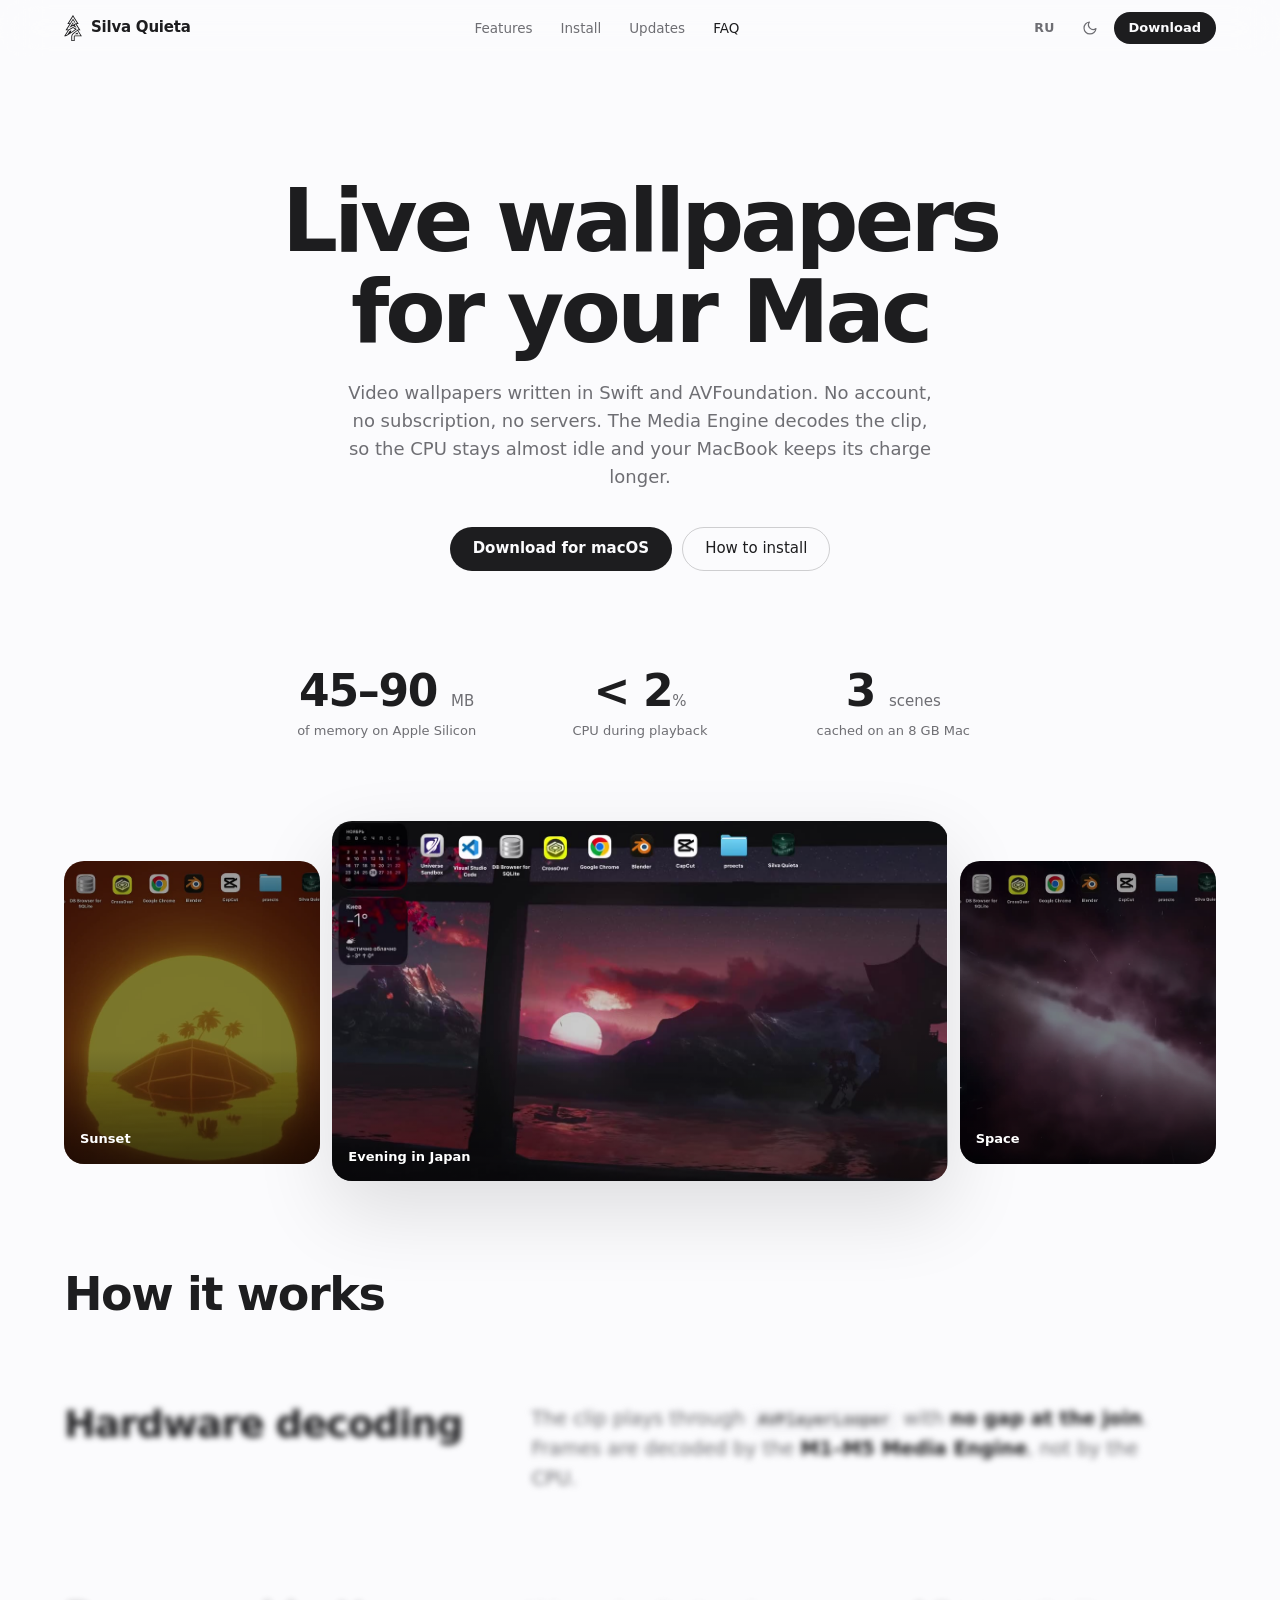
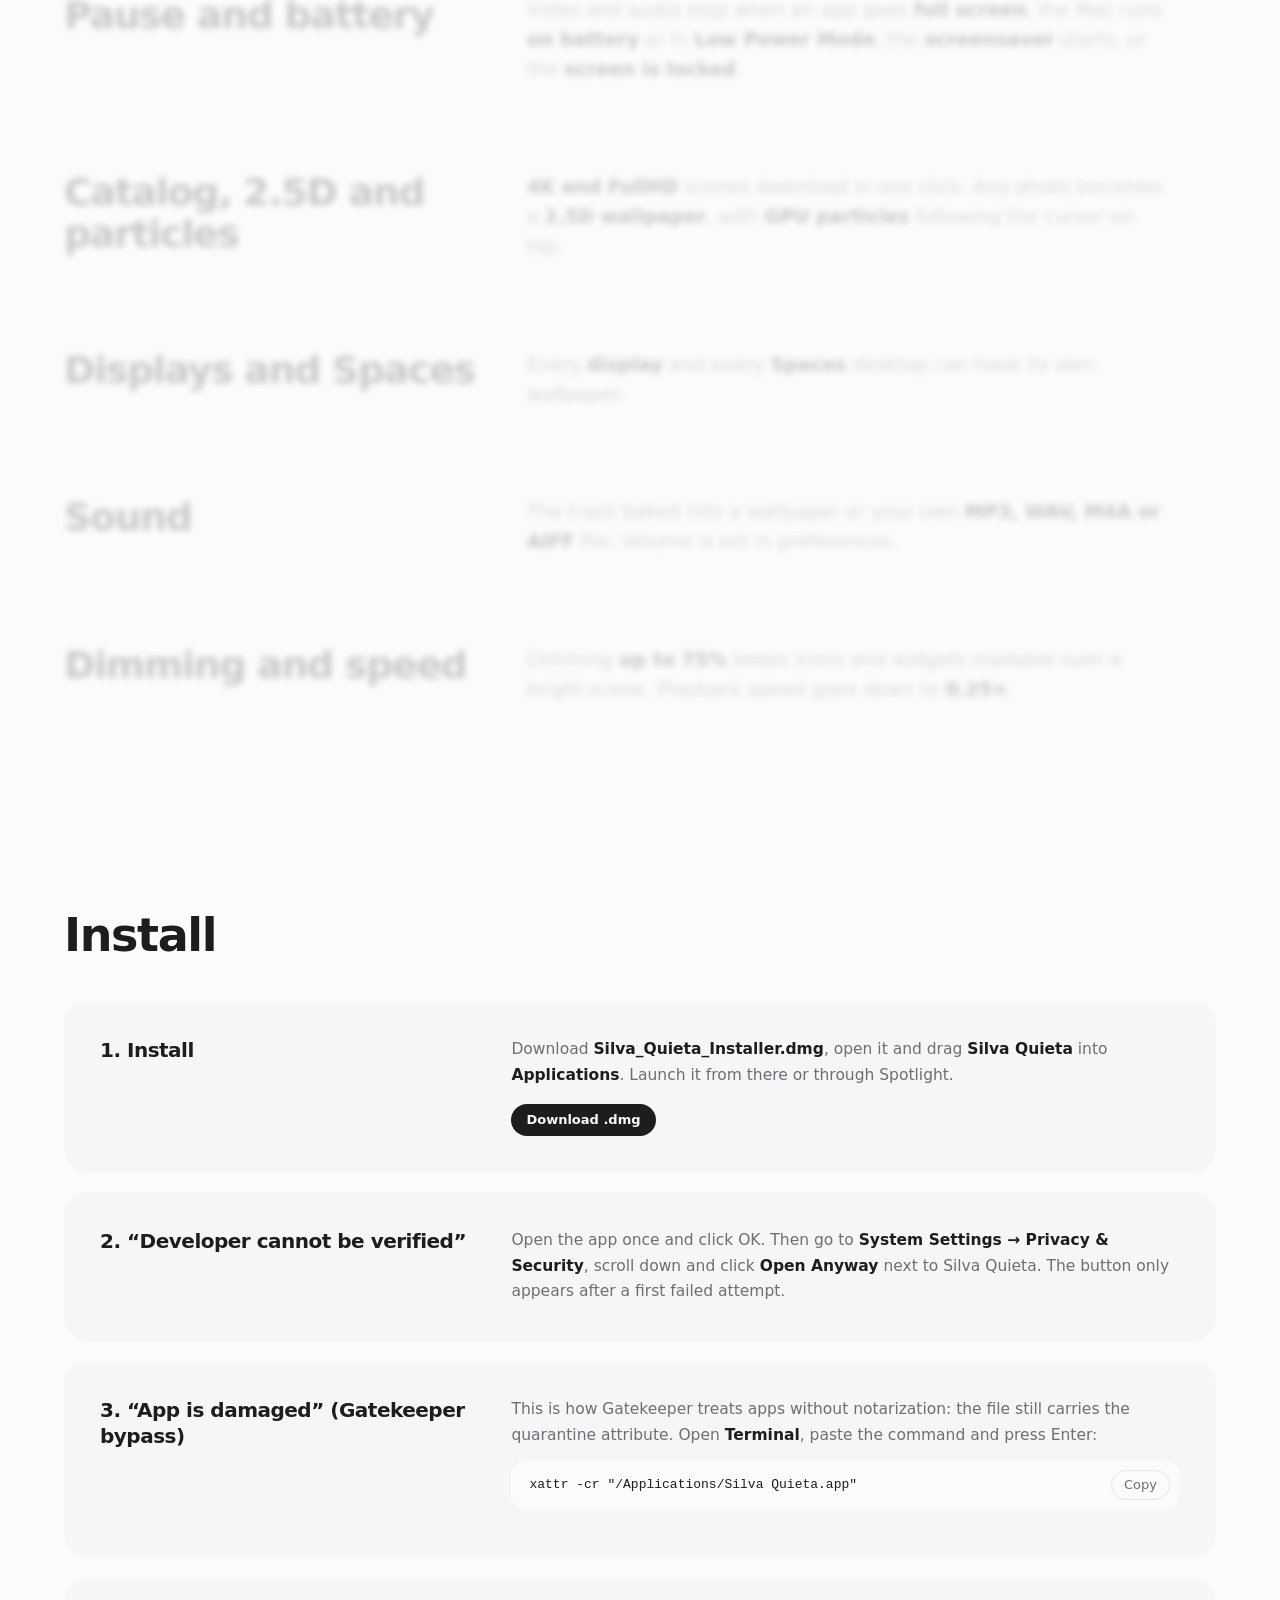
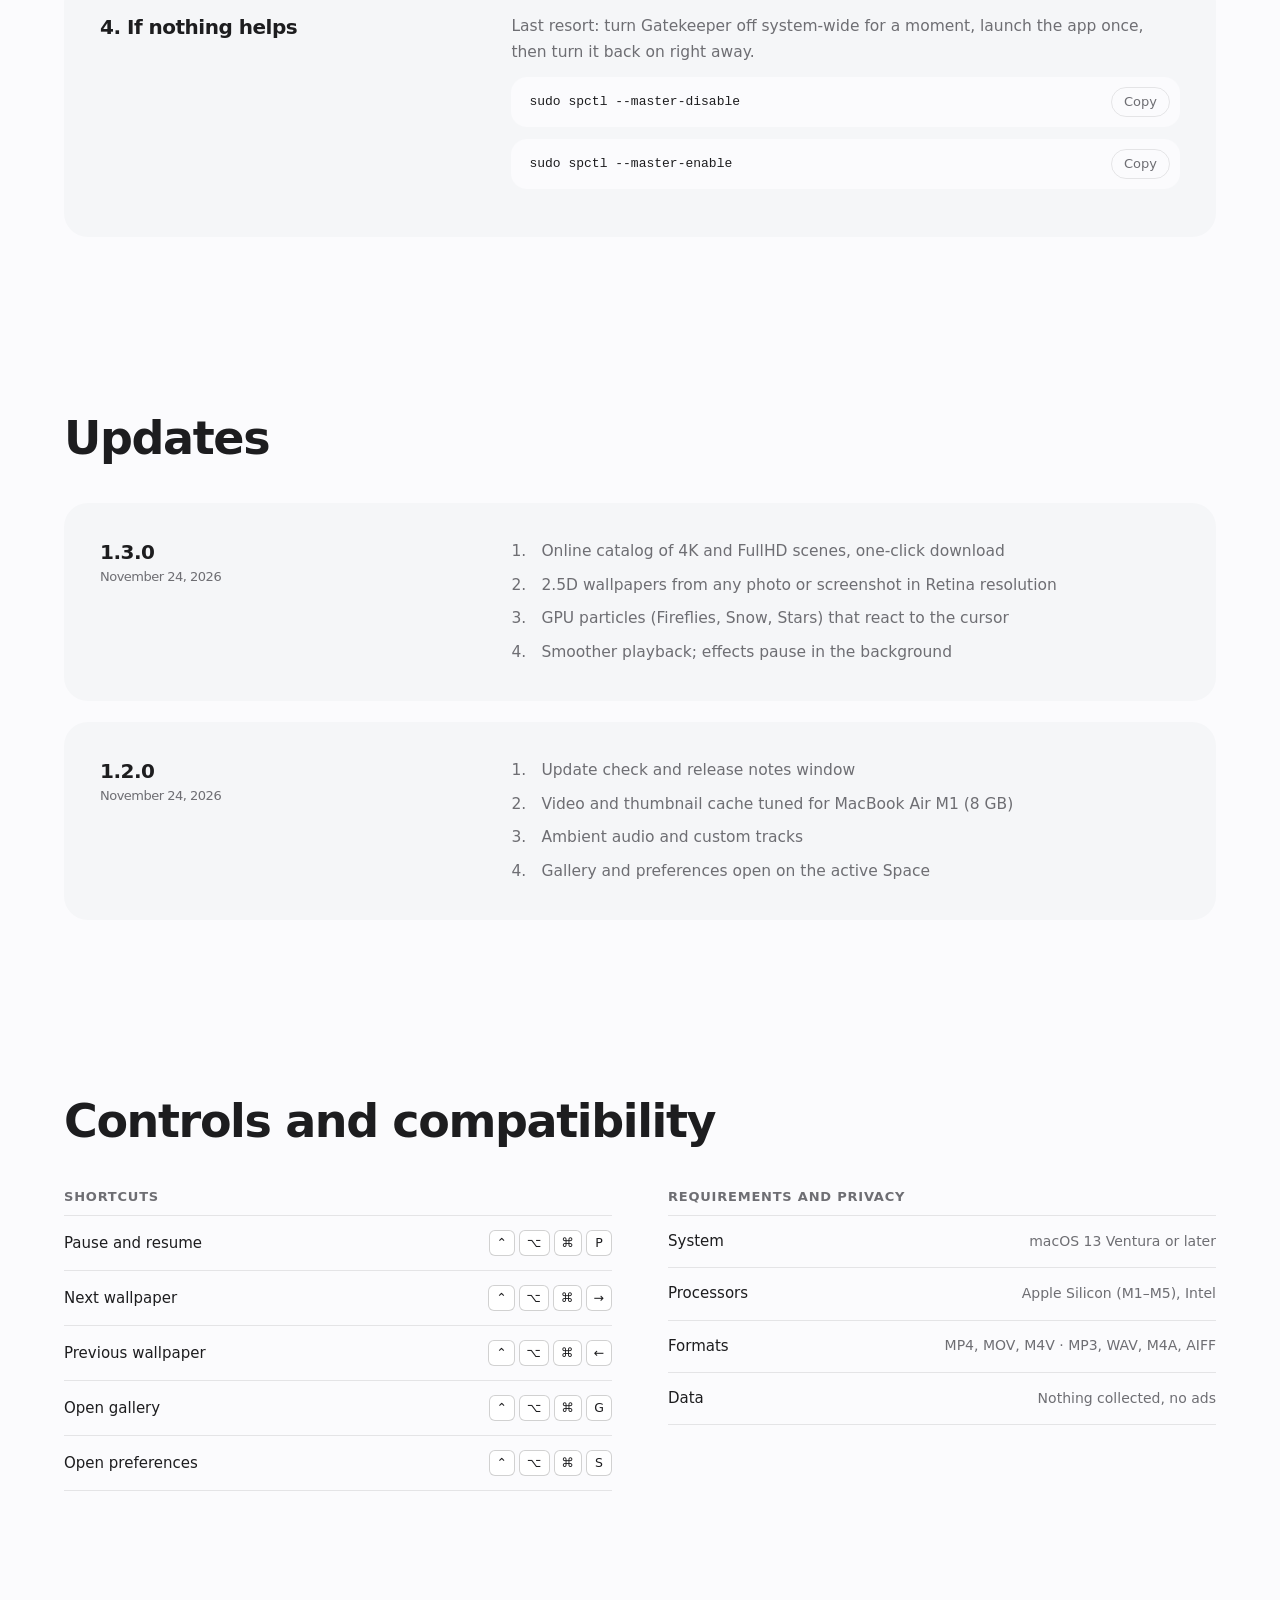
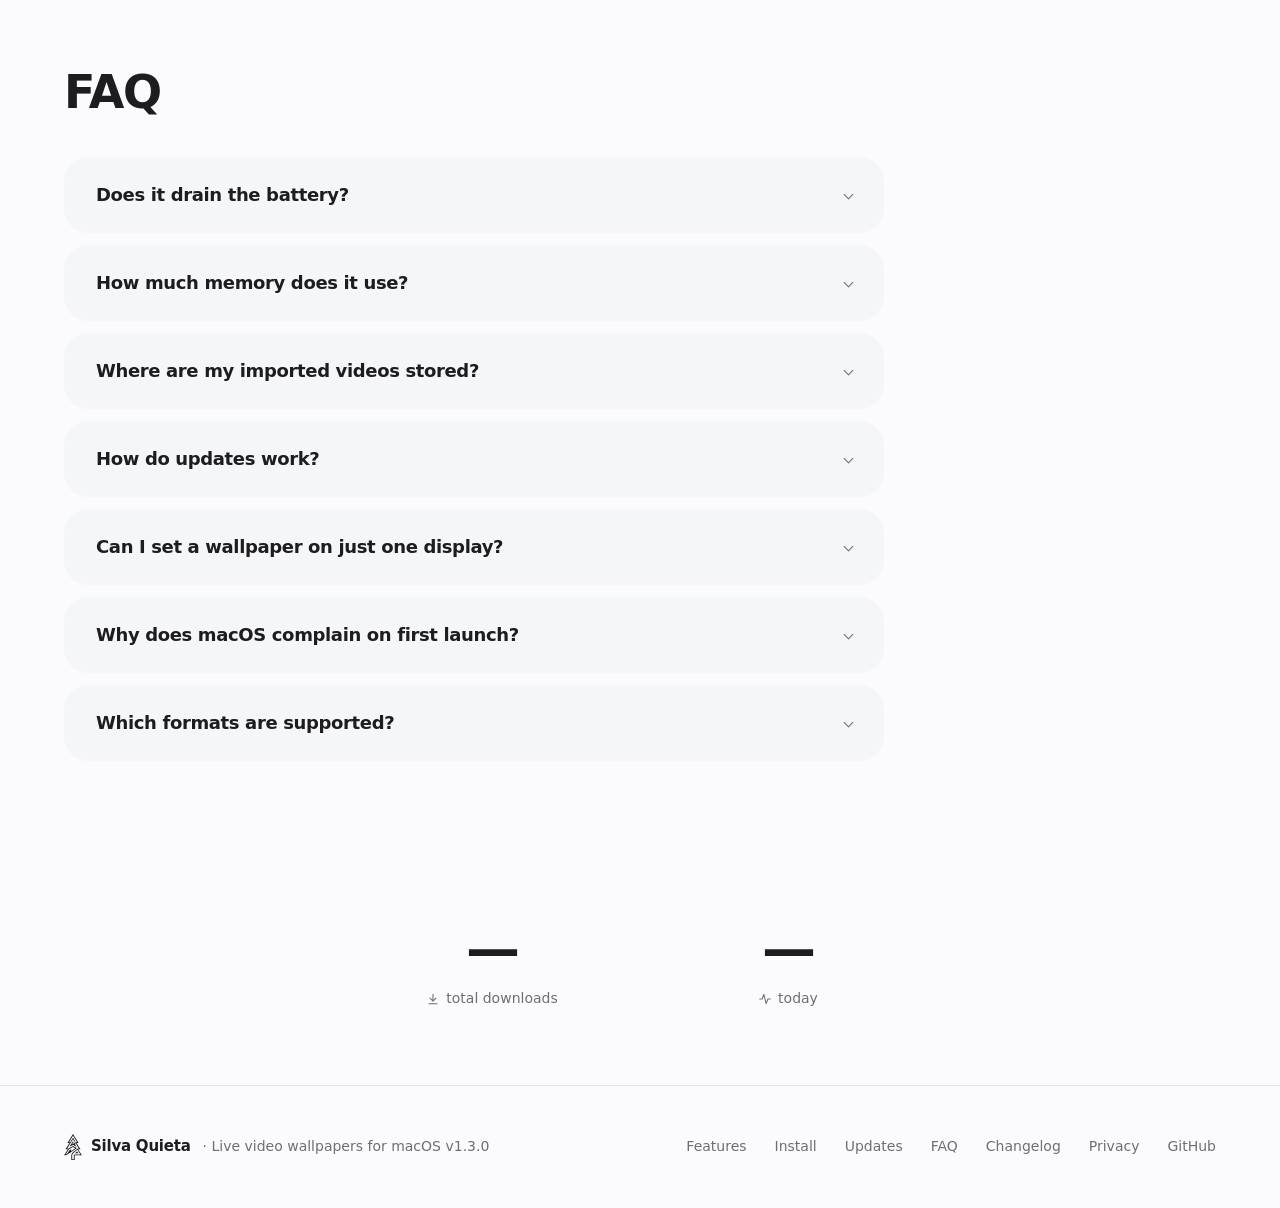
==== commit b15adb07: "nn" ====
--- a/index.html
+++ b/index.html
@@ -43,7 +43,7 @@
 if(t!=='dark'&&t!=='light'){t=window.matchMedia&&matchMedia('(prefers-color-scheme: light)').matches?'light':'dark'}
 d.lang=l;d.setAttribute('data-theme',t);d.classList.add('js');
 var el=document.querySelector('title');if(el&&el.getAttribute('data-'+l))document.title=el.getAttribute('data-'+l);})();</script>
-  <link rel="stylesheet" href="style.css?v=1.3.8">
+  <link rel="stylesheet" href="style.css?v=1.3.9">
 </head>
 <body>
   <header class="topbar">
@@ -74,8 +74,6 @@
         <a href="https://github.com/matviukuzmenko-cloud/silva-quieta/releases/download/1.3.0/Silva_Quieta_Installer.dmg" class="btn" data-dl><span class="ru">Скачать для macOS</span><span class="en">Download for macOS</span></a>
         <a href="#install" class="btn-ghost"><span class="ru">Как установить</span><span class="en">How to install</span></a>
       </div>
-      <p class="dl-stat reveal" aria-live="polite"><span class="ru">Скачали: <span class="js-dl-total">—</span> чел. · Сегодня: +<span class="js-dl-today">—</span></span><span class="en">Downloads: <span class="js-dl-total">—</span> users · Today: +<span class="js-dl-today">—</span></span></p>
-      <p class="note reveal"><span class="ru">Бесплатно · Apple Silicon (M1–M5) и Intel</span><span class="en">Free · Apple Silicon (M1–M5) and Intel</span></p>
 
       <figure class="shot reveal" hidden><img src="preview.png" alt="Silva Quieta" onload="this.parentElement.hidden=false"></figure>
 
@@ -256,7 +254,6 @@
       <div class="stats-grid reveal" aria-live="polite">
         <div class="stat"><div class="stat-num js-dl-total">—</div><div class="stat-label"><svg width="14" height="14" viewBox="0 0 24 24" fill="none" stroke="currentColor" stroke-width="1.8" stroke-linecap="round" stroke-linejoin="round" aria-hidden="true"><path d="M12 4v11M7 10.5l5 5 5-5M5 20h14"/></svg><span class="ru">всего скачиваний</span><span class="en">total downloads</span></div></div>
         <div class="stat"><div class="stat-num js-dl-today">—</div><div class="stat-label"><svg width="14" height="14" viewBox="0 0 24 24" fill="none" stroke="currentColor" stroke-width="1.8" stroke-linecap="round" stroke-linejoin="round" aria-hidden="true"><path d="M3 12h4l3-8 4 16 3-8h4"/></svg><span class="ru">за сегодня</span><span class="en">today</span></div></div>
-        <div class="stat"><div class="stat-num js-gh-stars">—</div><div class="stat-label"><svg width="14" height="14" viewBox="0 0 24 24" fill="none" stroke="currentColor" stroke-width="1.8" stroke-linecap="round" stroke-linejoin="round" aria-hidden="true"><path d="M12 3.5l2.6 5.4 5.9.8-4.3 4.1 1.1 5.9L12 16.9l-5.3 2.8 1.1-5.9-4.3-4.1 5.9-.8z"/></svg><span class="ru">звёзд на GitHub</span><span class="en">GitHub stars</span></div></div>
       </div>
     </section>
 
@@ -281,6 +278,6 @@
     </div>
   </footer>
 
-  <script src="script.js?v=1.3.8"></script>
+  <script src="script.js?v=1.3.9"></script>
 </body>
 </html>
--- a/style.css
+++ b/style.css
@@ -270,21 +270,12 @@
   color: var(--muted);
 }
 
-.dl-stat {
-  margin-top: 14px;
-  font-size: 13px;
-  line-height: 1.5;
-  color: var(--muted);
-  font-variant-numeric: tabular-nums;
-}
-.dl-stat + .note { margin-top: 6px; }
-.hero .dl-stat { text-align: center; }
 .stats { padding-top: 72px; padding-bottom: 72px; }
 .stats-grid {
   display: grid;
-  grid-template-columns: repeat(3, 1fr);
+  grid-template-columns: repeat(2, 1fr);
   gap: 32px;
-  max-width: 780px;
+  max-width: 560px;
   margin: 0 auto;
   text-align: center;
 }
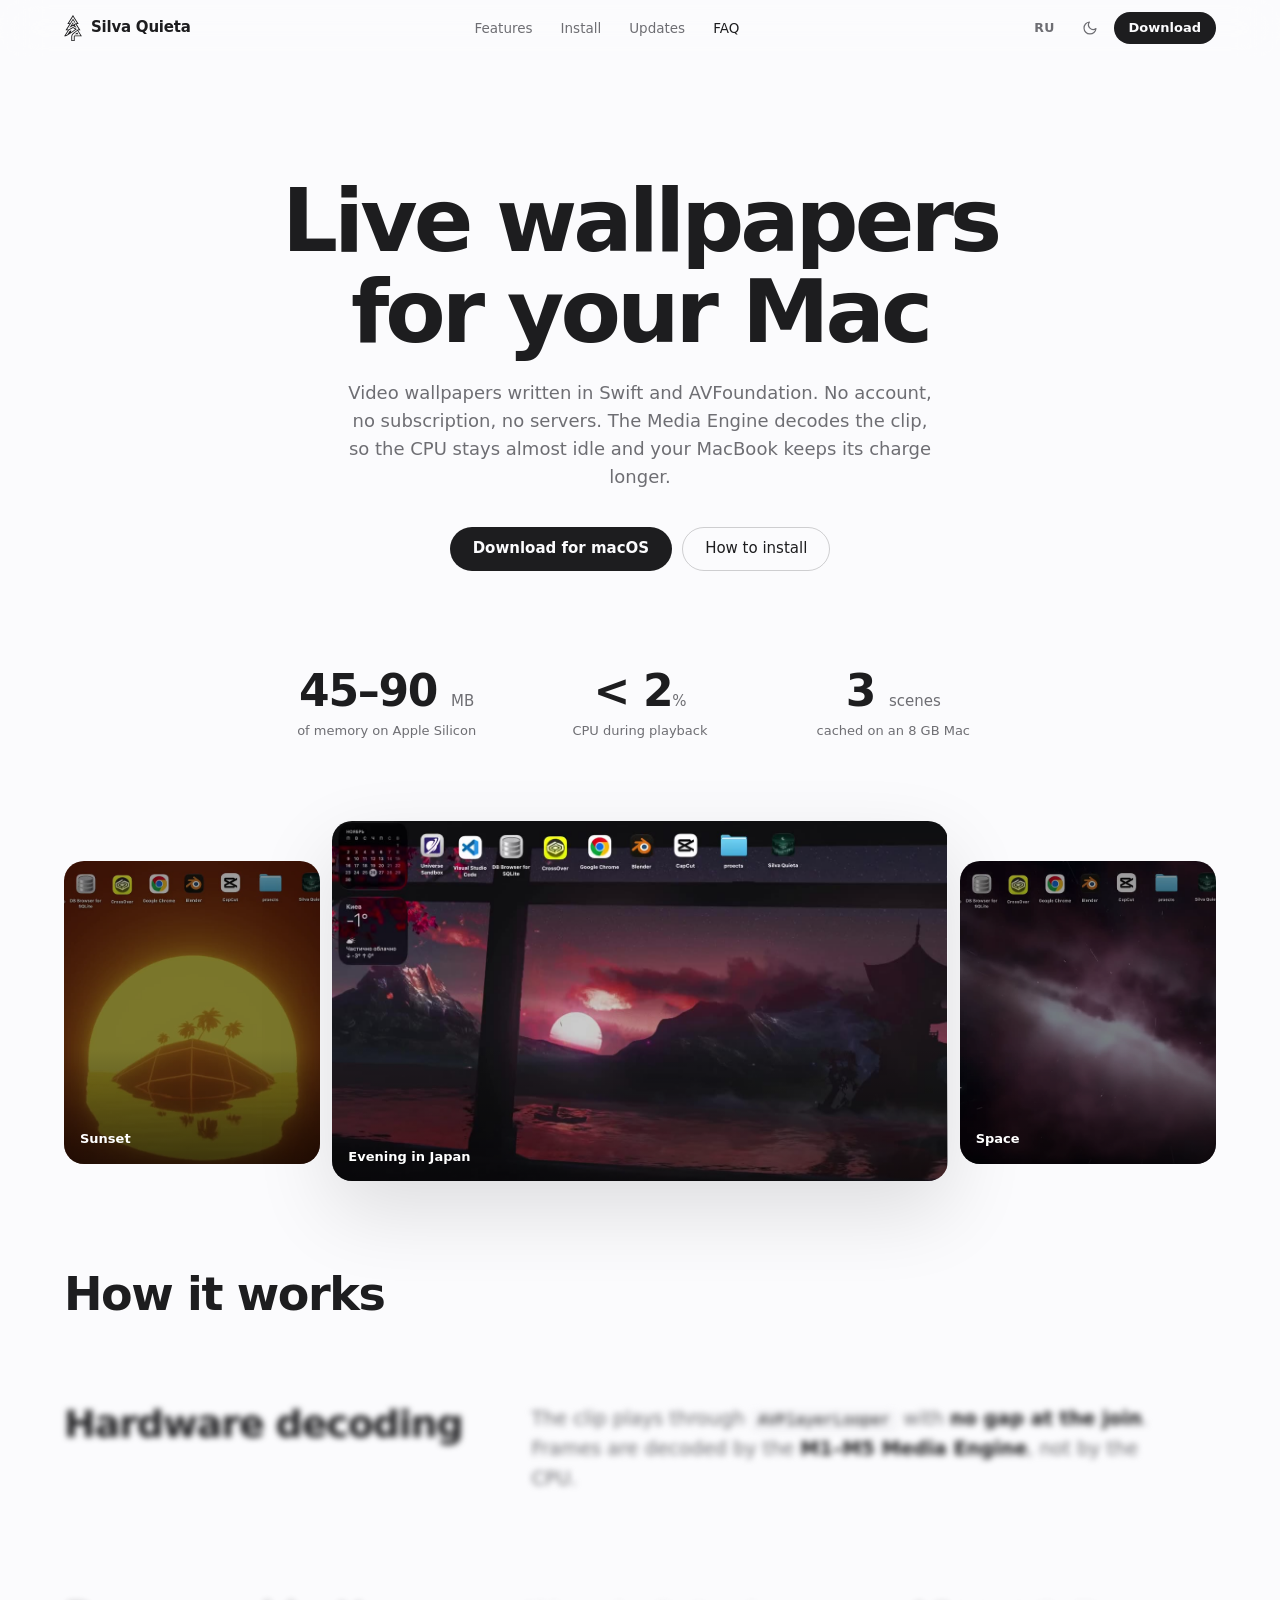
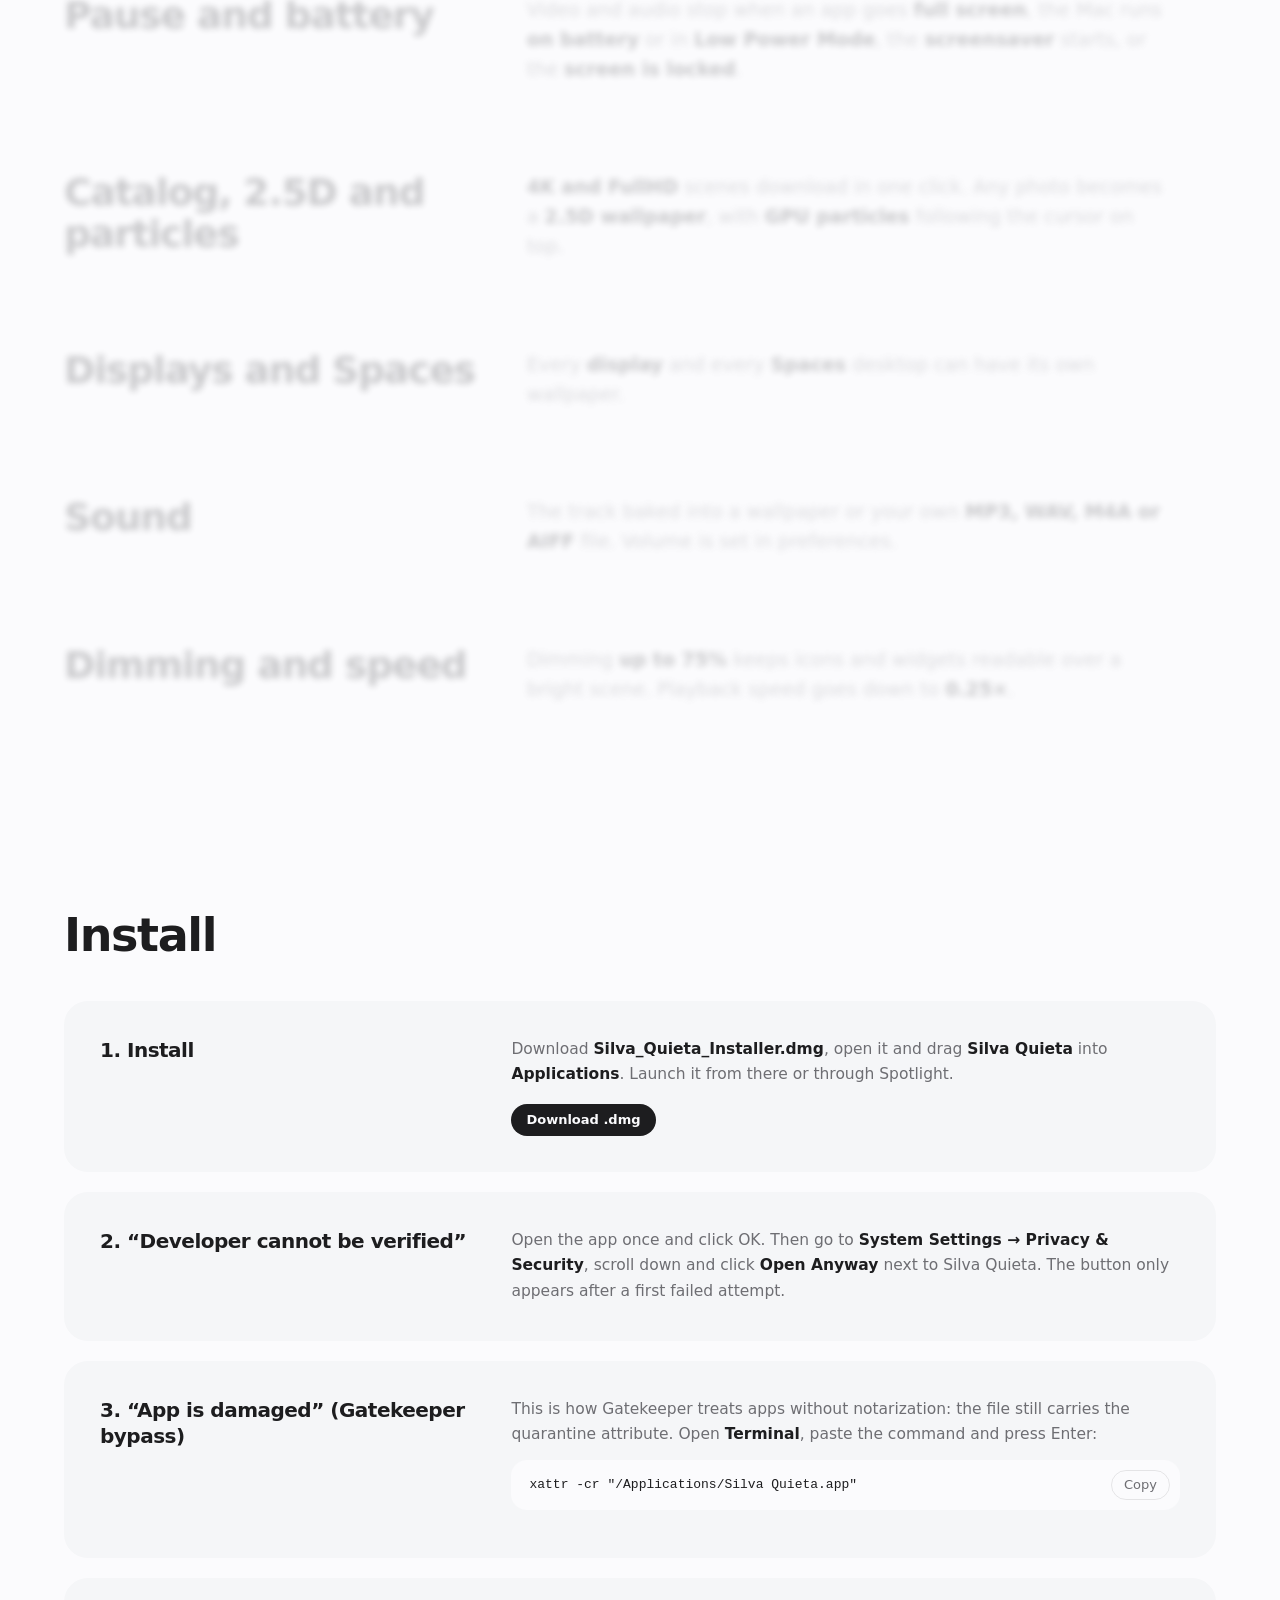
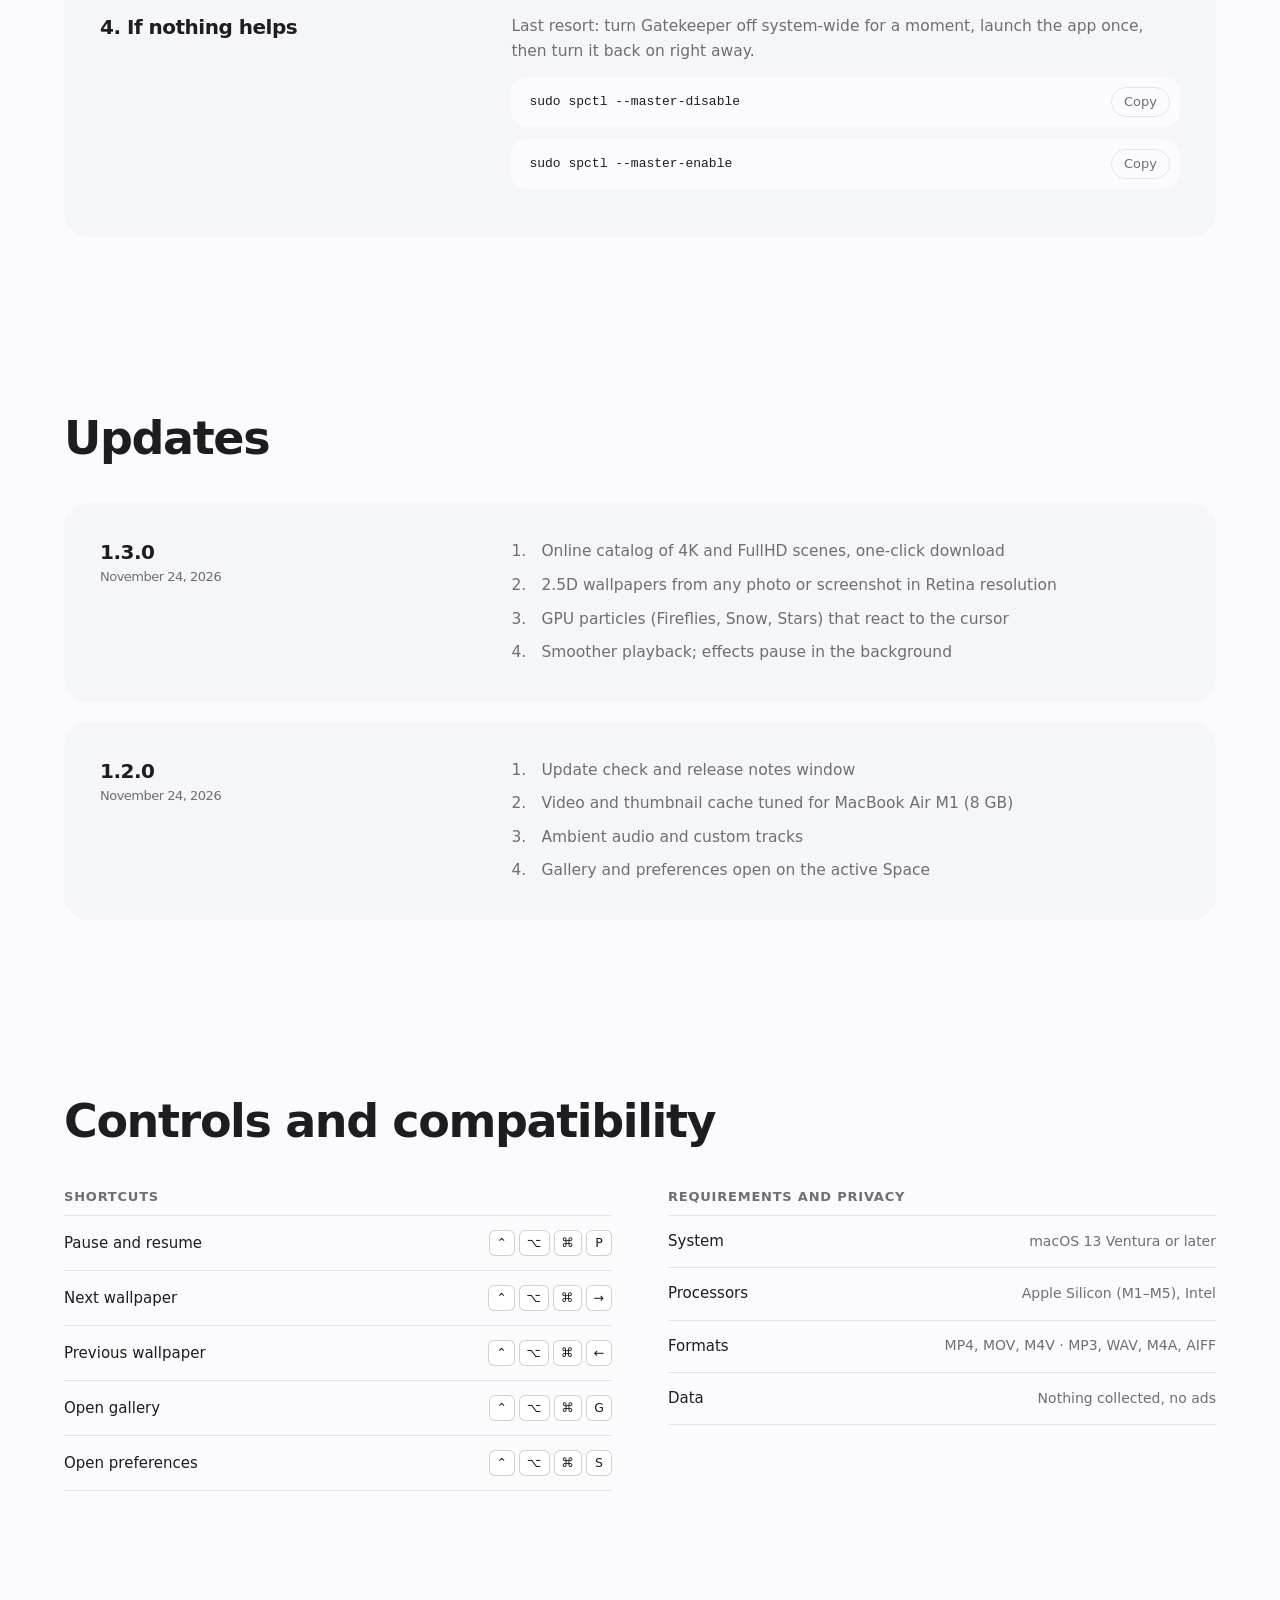
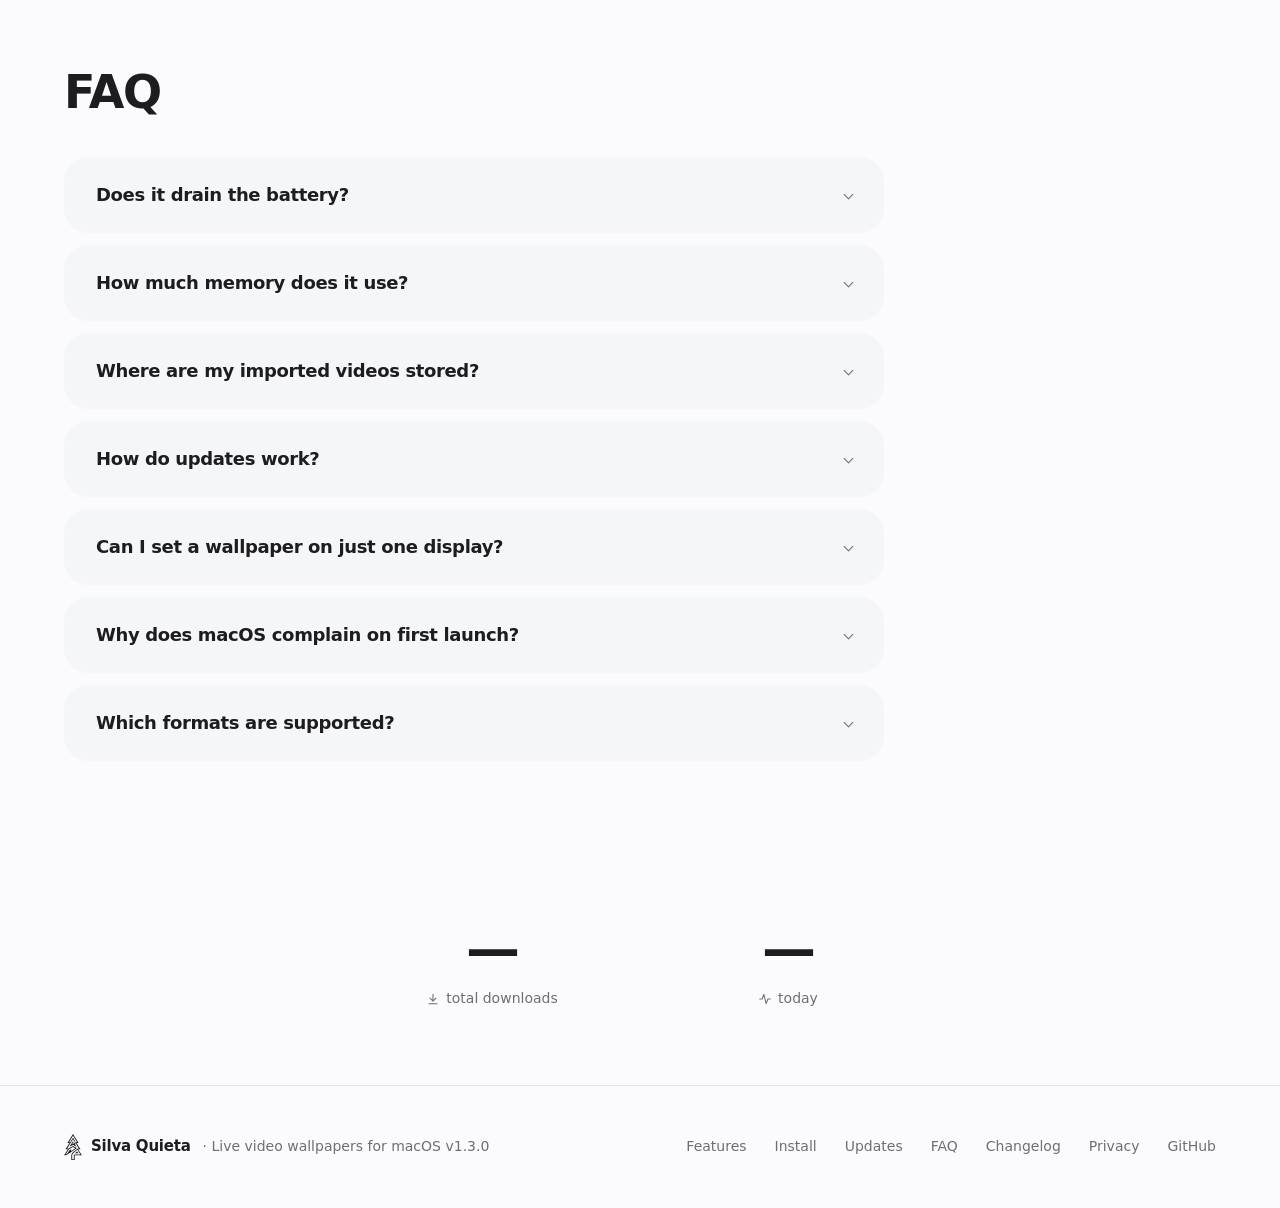
==== commit 8e623f74: "исправлен счетчик и автооотчистка кеша" ====
--- a/index.html
+++ b/index.html
@@ -43,7 +43,7 @@
 if(t!=='dark'&&t!=='light'){t=window.matchMedia&&matchMedia('(prefers-color-scheme: light)').matches?'light':'dark'}
 d.lang=l;d.setAttribute('data-theme',t);d.classList.add('js');
 var el=document.querySelector('title');if(el&&el.getAttribute('data-'+l))document.title=el.getAttribute('data-'+l);})();</script>
-  <link rel="stylesheet" href="style.css?v=1.3.9">
+  <link rel="stylesheet" href="style.css?v=1.3.11">
 </head>
 <body>
   <header class="topbar">
@@ -278,6 +278,6 @@
     </div>
   </footer>
 
-  <script src="script.js?v=1.3.9"></script>
+  <script src="script.js?v=1.3.11"></script>
 </body>
 </html>
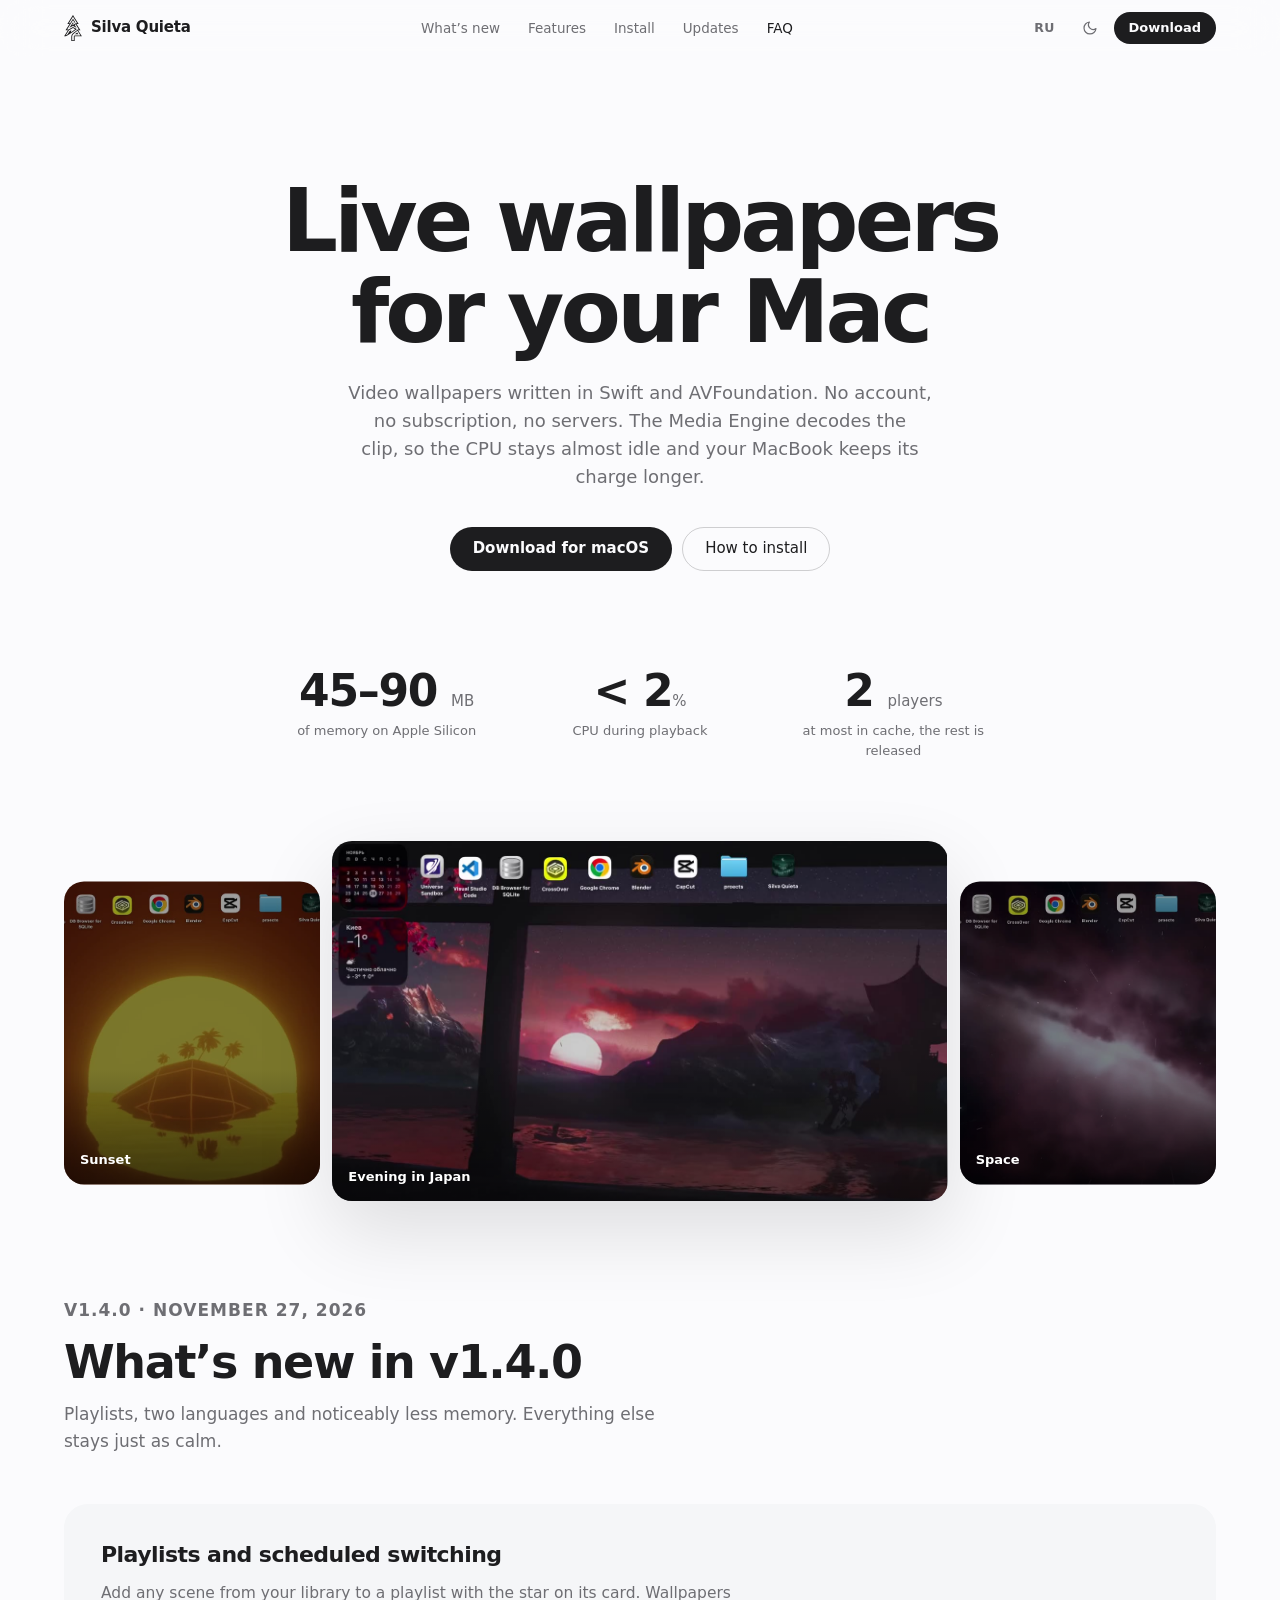
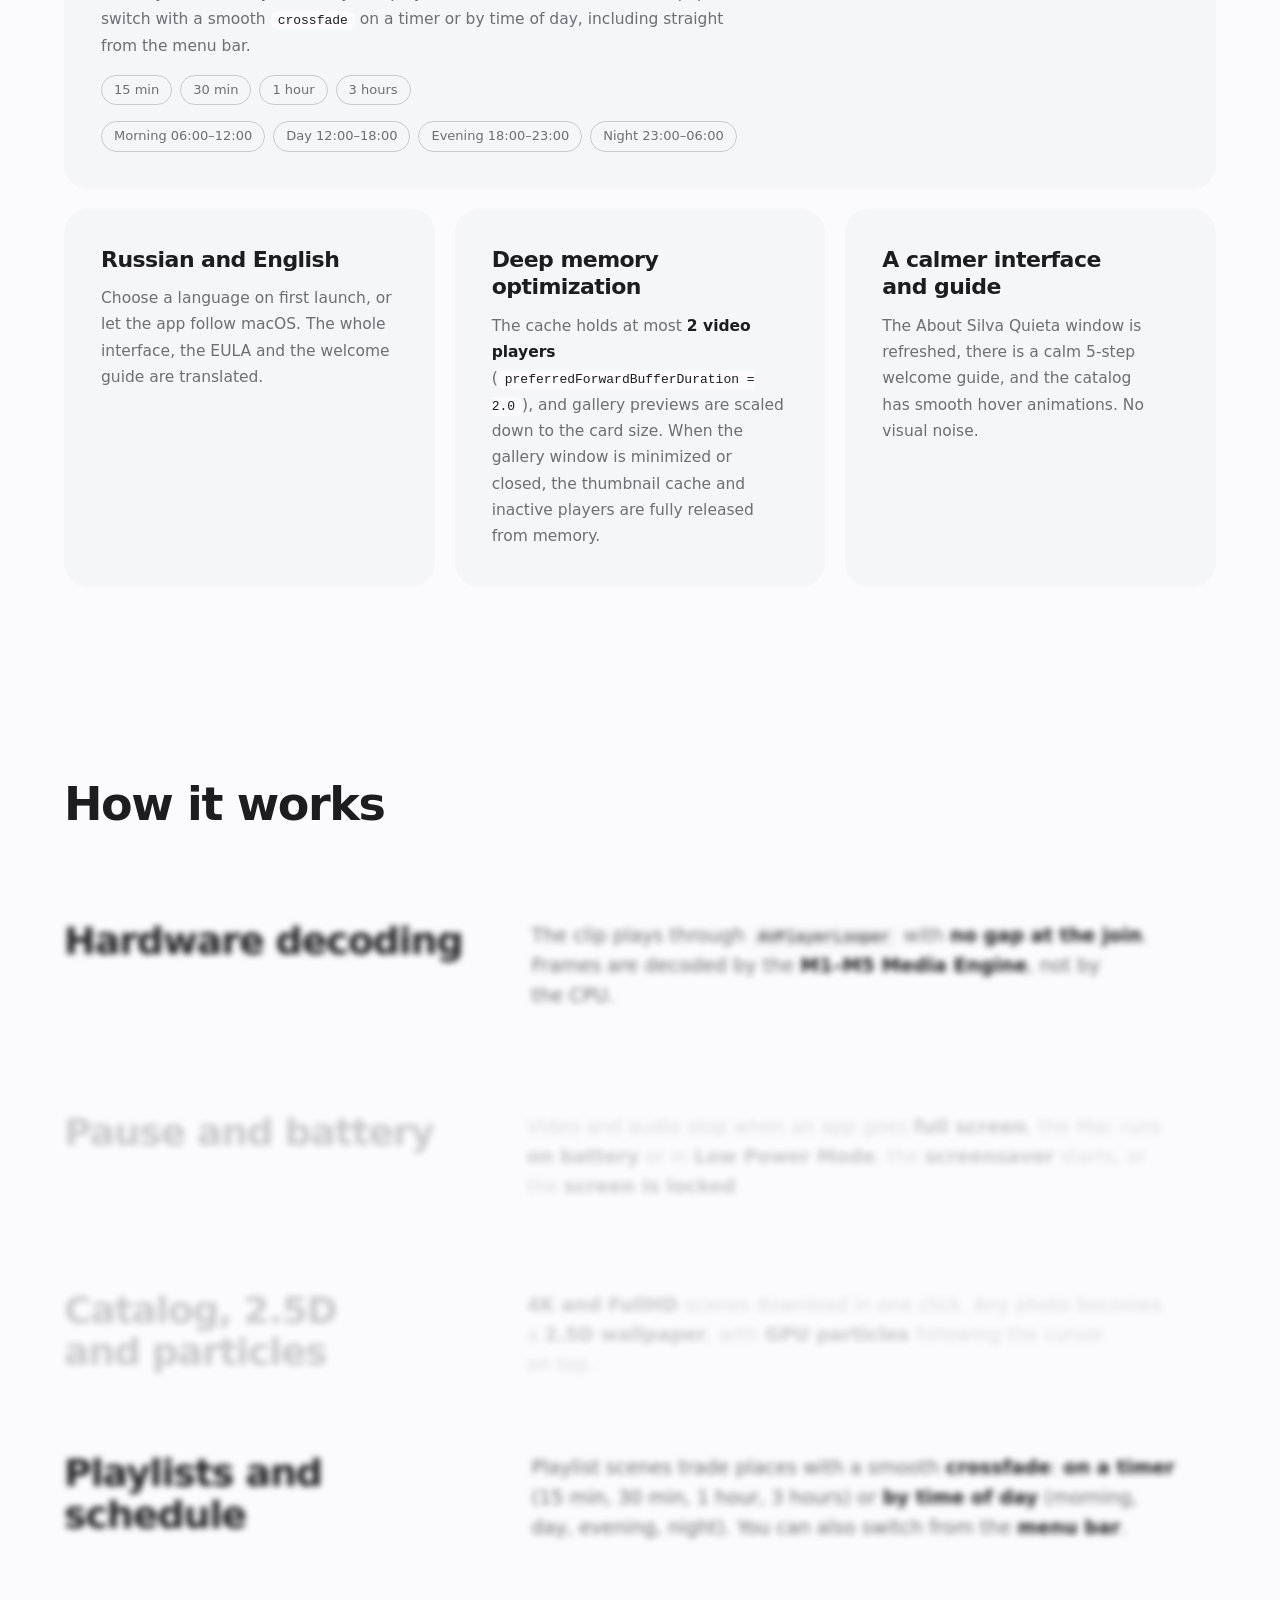
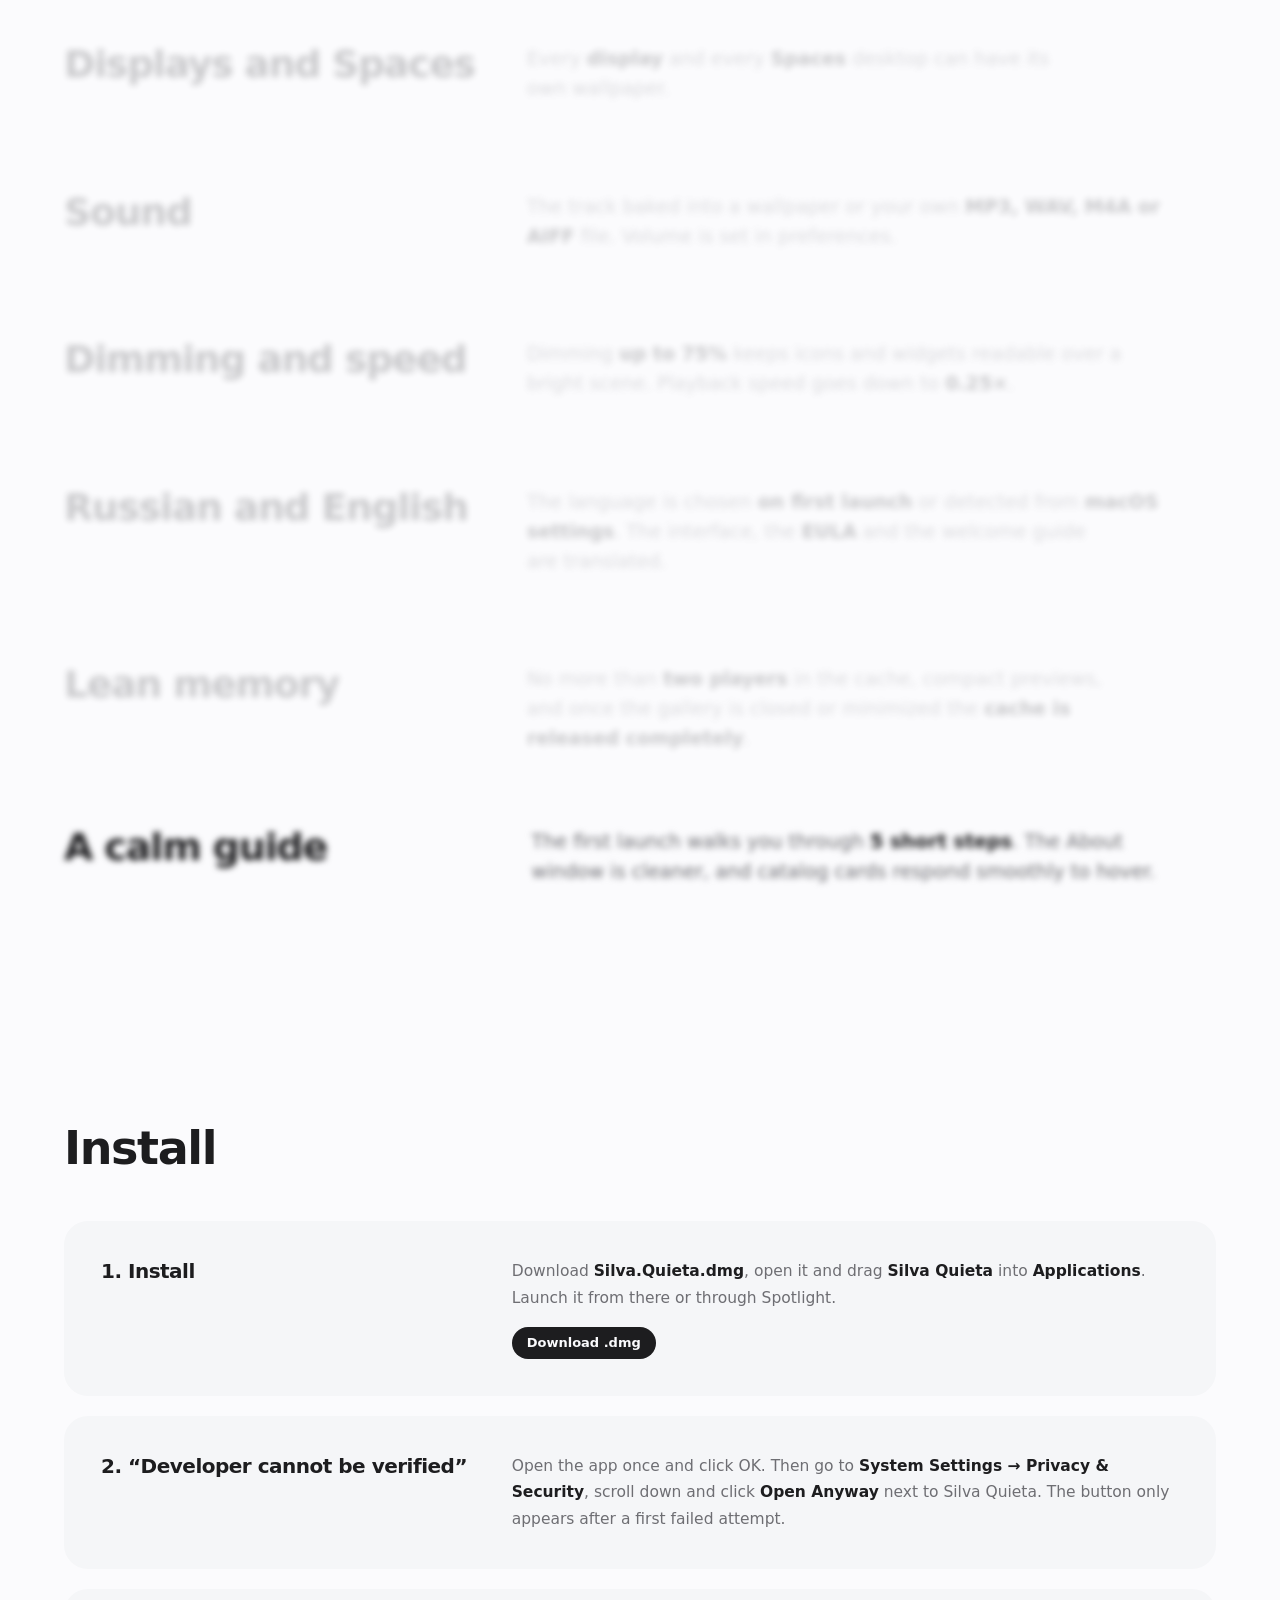
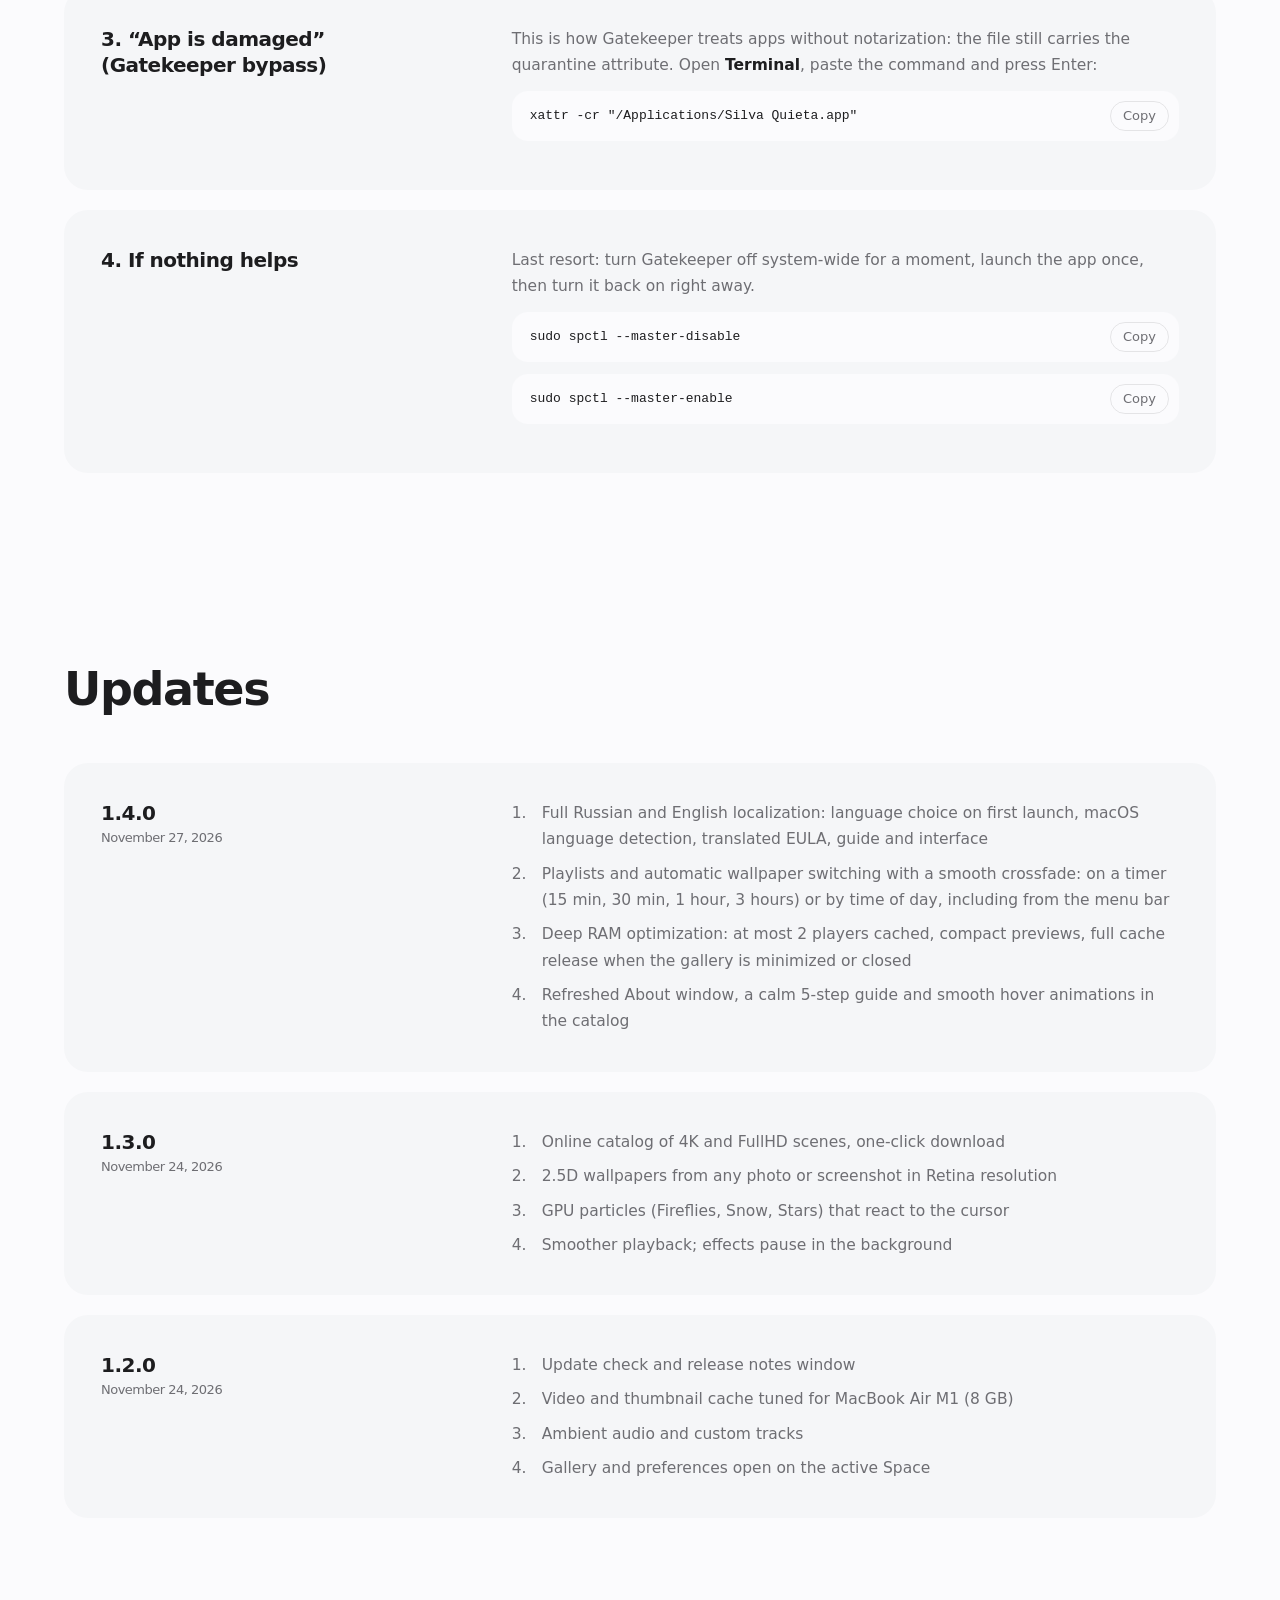
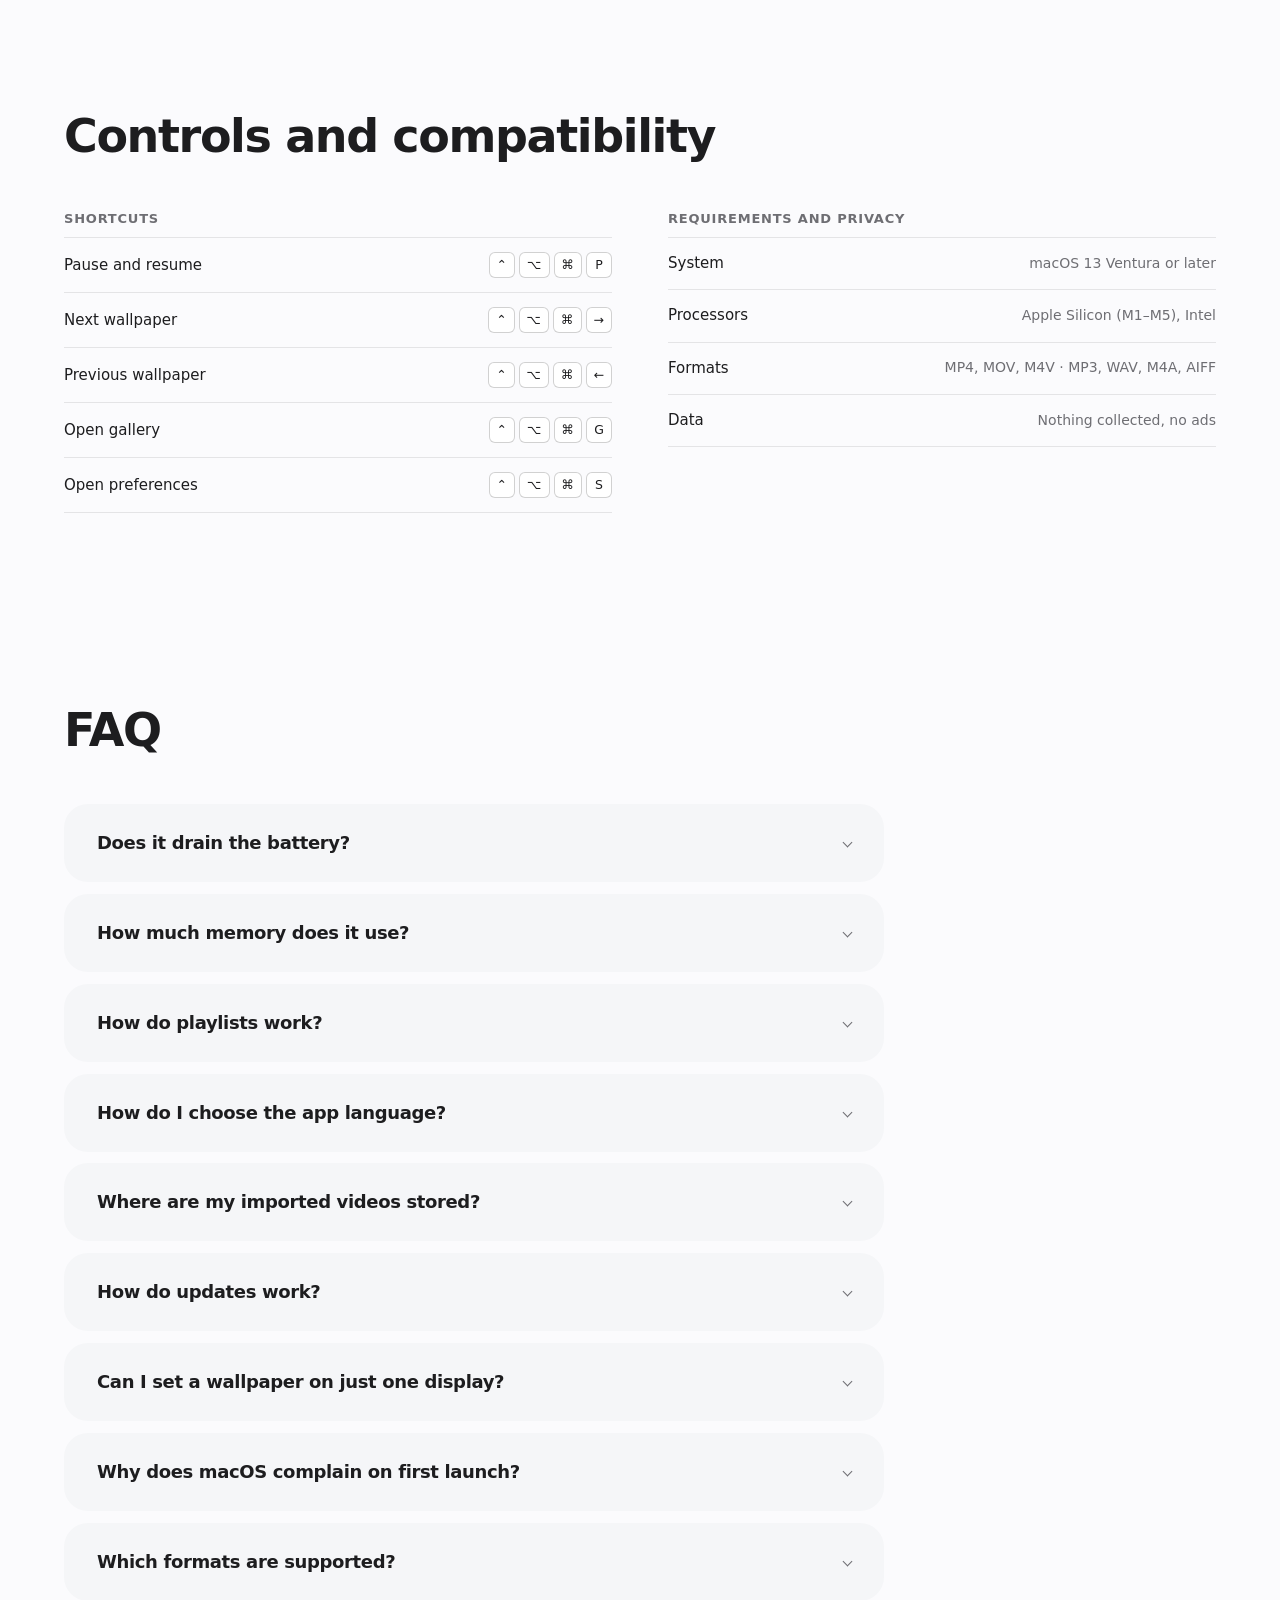
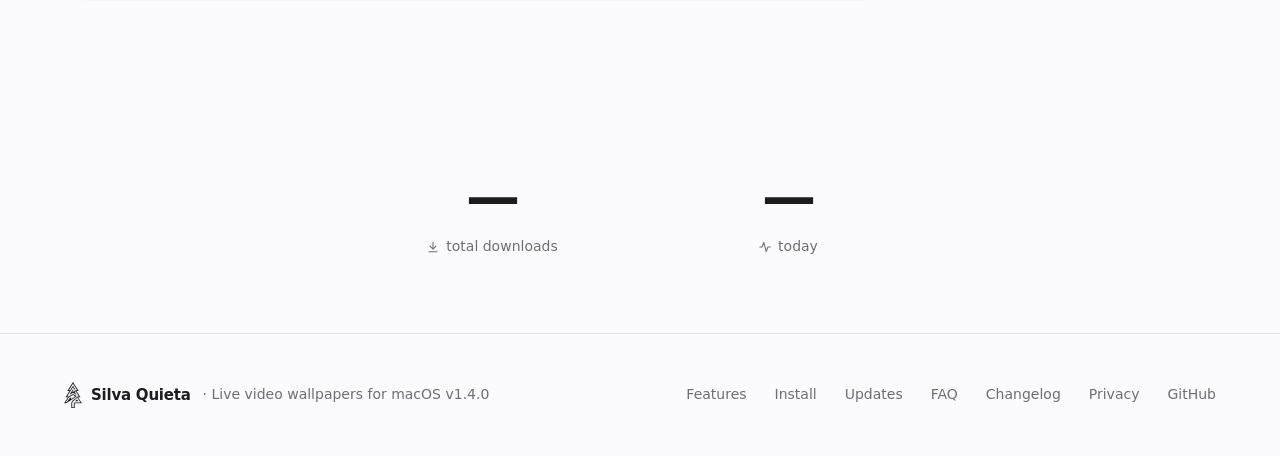
==== commit bcb62918: "обновлен сайт и добавлена верси 1.4" ====
--- a/index.html
+++ b/index.html
@@ -5,7 +5,7 @@
   <meta name="viewport" content="width=device-width, initial-scale=1, viewport-fit=cover">
   <meta name="color-scheme" content="dark light">
   <title data-ru="Silva Quieta — живые видео-обои для macOS" data-en="Silva Quieta — live video wallpapers for macOS">Silva Quieta — живые видео-обои для macOS</title>
-  <meta name="description" content="Живые 4K видео-обои для macOS. Apple Silicon (M1–M5) и Intel, каталог сцен, 2.5D из фотографий, частицы и пауза на батарее. Бесплатно, без аккаунта." data-ru="Живые 4K видео-обои для macOS. Apple Silicon (M1–M5) и Intel, каталог сцен, 2.5D из фотографий, частицы и пауза на батарее. Бесплатно, без аккаунта." data-en="Live 4K video wallpapers for macOS. Apple Silicon (M1–M5) and Intel, scene catalog, 2.5D from photos, particles and battery-aware pause. Free, no account.">
+  <meta name="description" content="Живые 4K видео-обои для macOS. Apple Silicon (M1–M5) и Intel, каталог сцен, плейлисты с автосменой, 2.5D из фотографий, частицы и пауза на батарее. Интерфейс на русском и английском. Бесплатно, без аккаунта." data-ru="Живые 4K видео-обои для macOS. Apple Silicon (M1–M5) и Intel, каталог сцен, плейлисты с автосменой, 2.5D из фотографий, частицы и пауза на батарее. Интерфейс на русском и английском. Бесплатно, без аккаунта." data-en="Live 4K video wallpapers for macOS. Apple Silicon (M1–M5) and Intel, scene catalog, playlists with auto-switching, 2.5D from photos, particles and battery-aware pause. Russian and English interface. Free, no account.">
   <link rel="canonical" href="https://silvaquieta.com/">
   <link rel="icon" href="favicon.ico?v=2" sizes="any">
   <link rel="icon" type="image/svg+xml" href="favicon.svg?v=2">
@@ -17,7 +17,7 @@
   <meta property="og:type" content="website">
   <meta property="og:url" content="https://silvaquieta.com/">
   <meta property="og:title" content="Silva Quieta — живые видео-обои для macOS">
-  <meta property="og:description" content="Живые 4K видео-обои для macOS. Apple Silicon (M1–M5) и Intel, каталог сцен, 2.5D из фотографий, частицы и пауза на батарее. Бесплатно, без аккаунта.">
+  <meta property="og:description" content="Живые 4K видео-обои для macOS. Apple Silicon (M1–M5) и Intel, каталог сцен, плейлисты с автосменой, 2.5D из фотографий, частицы и пауза на батарее. Интерфейс на русском и английском. Бесплатно, без аккаунта.">
   <script type="application/ld+json">
   {
     "@context": "https://schema.org",
@@ -28,9 +28,9 @@
         "name": "Silva Quieta",
         "operatingSystem": "macOS 13.0 or later",
         "applicationCategory": "DesktopEnhancementApplication",
-        "softwareVersion": "1.3.0",
+        "softwareVersion": "1.4.0",
         "offers": { "@type": "Offer", "price": "0", "priceCurrency": "USD" },
-        "downloadUrl": "https://github.com/matviukuzmenko-cloud/silva-quieta/releases/download/1.3.0/Silva_Quieta_Installer.dmg"
+        "downloadUrl": "https://github.com/matviukuzmenko-cloud/silva-quieta/releases/latest/download/Silva.Quieta.dmg"
       }
     ]
   }
@@ -43,13 +43,14 @@
 if(t!=='dark'&&t!=='light'){t=window.matchMedia&&matchMedia('(prefers-color-scheme: light)').matches?'light':'dark'}
 d.lang=l;d.setAttribute('data-theme',t);d.classList.add('js');
 var el=document.querySelector('title');if(el&&el.getAttribute('data-'+l))document.title=el.getAttribute('data-'+l);})();</script>
-  <link rel="stylesheet" href="style.css?v=1.3.11">
+  <link rel="stylesheet" href="style.css?v=1.4.0">
 </head>
 <body>
   <header class="topbar">
     <div class="wrap bar">
       <a href="#top" class="logo"><svg width="18" height="26" viewBox="0 0 385.00 562.25" fill="currentColor" fill-rule="evenodd" aria-hidden="true"><path d="M309.50 418.00 283.25 376.00 282.25 375.75 241.00 408.50 228.75 417.50 228.50 418.50 309.25 418.50ZM193.00 0.00 191.75 0.50 164.25 45.25 69.75 195.25 70.00 196.25 115.75 196.00 116.50 197.25 30.50 331.75 30.75 332.25 79.25 332.25 79.75 333.50 0.00 459.25 0.25 460.00 26.75 459.75 36.25 458.25 51.25 453.00 70.00 443.00 139.75 400.00 195.50 363.25 233.00 336.75 273.50 305.50 273.50 304.75 200.50 264.75 193.25 261.00 192.00 261.00 96.50 312.75 94.50 313.50 65.50 313.50 65.00 312.75 191.75 115.25 192.75 115.00 193.75 116.00 227.25 168.50 228.75 168.25 243.25 159.50 194.25 81.50 192.25 79.50 130.50 175.75 128.75 177.50 104.75 177.50 104.00 177.00 107.25 170.75 175.00 64.00 191.50 37.25 193.00 36.50 281.25 177.00 280.50 177.50 255.25 177.50 252.25 178.75 194.50 213.50 169.50 227.25 169.25 226.50 193.00 190.50 207.50 180.75 207.25 179.00 203.25 173.75 192.50 156.75 191.75 157.00 126.75 257.75 114.25 278.25 126.75 272.00 188.00 238.25 193.00 236.50 195.75 237.25 254.50 270.00 271.00 278.50 230.25 214.25 230.25 213.50 232.75 211.50 248.75 202.00 253.50 208.25 265.75 228.25 275.50 242.75 319.25 311.75 319.50 313.00 319.00 313.50 299.75 313.75 295.25 314.75 289.50 317.75 242.50 355.00 219.25 372.50 191.75 395.00 181.50 405.25 171.75 418.00 165.50 429.25 161.75 438.25 158.50 449.00 156.50 460.75 155.75 472.50 156.00 562.25 228.75 562.00 229.00 464.25 229.75 462.00 232.25 460.00 384.50 460.00 385.00 459.50 305.00 333.25 305.50 332.25 354.00 332.25 354.00 331.25 268.25 197.00 269.25 196.00 315.00 196.25 315.25 195.50 221.25 46.00ZM288.75 343.25 350.50 439.75 350.50 440.75 350.00 441.25 231.00 441.25 227.75 441.75 222.25 443.75 218.25 446.50 214.75 450.25 211.75 455.75 210.50 460.75 210.25 543.00 209.00 543.75 175.25 543.50 174.50 542.75 174.75 466.75 176.25 456.00 178.25 448.25 181.25 440.25 185.25 432.00 191.25 422.75 196.50 416.50 209.75 404.00 288.00 343.00ZM238.50 307.50 238.50 308.50 233.75 312.75 209.75 330.50 149.25 371.50 148.25 370.50 155.25 328.25 122.25 345.75 119.75 348.25 75.50 417.00 68.00 422.50 54.75 430.50 38.75 438.50 35.50 439.00 40.25 430.50 104.50 330.00 106.50 328.25 192.00 282.25 193.50 282.50Z"/></svg><span>Silva Quieta</span></a>
       <nav class="menu" id="menu" aria-label="Main">
+        <a href="#whats-new"><span class="ru">Что нового</span><span class="en">What’s new</span></a>
         <a href="#features"><span class="ru">Возможности</span><span class="en">Features</span></a>
         <a href="#install"><span class="ru">Установка</span><span class="en">Install</span></a>
         <a href="#updates"><span class="ru">Обновления</span><span class="en">Updates</span></a>
@@ -58,7 +59,7 @@
       <div class="controls">
         <button id="lang-btn" class="icon-btn text" type="button" aria-label="Language"><span class="ru">EN</span><span class="en">RU</span></button>
         <button id="theme-btn" class="icon-btn" type="button" aria-label="Theme"><svg class="i-sun" width="16" height="16" viewBox="0 0 24 24" fill="none" stroke="currentColor" stroke-width="1.8" stroke-linecap="round" aria-hidden="true"><circle cx="12" cy="12" r="4"/><path d="M12 2v2M12 20v2M4.9 4.9l1.4 1.4M17.7 17.7l1.4 1.4M2 12h2M20 12h2M4.9 19.1l1.4-1.4M17.7 6.3l1.4-1.4"/></svg><svg class="i-moon" width="16" height="16" viewBox="0 0 24 24" fill="none" stroke="currentColor" stroke-width="1.8" stroke-linecap="round" stroke-linejoin="round" aria-hidden="true"><path d="M21 12.8A9 9 0 1 1 11.2 3a7 7 0 0 0 9.8 9.8z"/></svg></button>
-        <a href="https://github.com/matviukuzmenko-cloud/silva-quieta/releases/download/1.3.0/Silva_Quieta_Installer.dmg" class="btn sm" data-dl><span class="ru">Скачать</span><span class="en">Download</span></a>
+        <a href="https://github.com/matviukuzmenko-cloud/silva-quieta/releases/latest/download/Silva.Quieta.dmg" class="btn sm" data-dl><span class="ru">Скачать</span><span class="en">Download</span></a>
         <button id="menu-btn" class="icon-btn burger" type="button" aria-label="Menu" aria-expanded="false" aria-controls="menu"><svg width="16" height="16" viewBox="0 0 24 24" fill="none" stroke="currentColor" stroke-width="1.8" stroke-linecap="round" aria-hidden="true"><path d="M4 7h16M4 12h16M4 17h16"/></svg></button>
       </div>
     </div>
@@ -71,7 +72,7 @@
       <p class="ru lead reveal">Видео-обои на Swift и AVFoundation. Без аккаунта, подписки и серверов. Ролик декодирует Media Engine, поэтому процессор почти свободен, а MacBook дольше держит заряд.</p>
 <p class="en lead reveal">Video wallpapers written in Swift and AVFoundation. No account, no subscription, no servers. The Media Engine decodes the clip, so the CPU stays almost idle and your MacBook keeps its charge longer.</p>
       <div class="cta-row reveal">
-        <a href="https://github.com/matviukuzmenko-cloud/silva-quieta/releases/download/1.3.0/Silva_Quieta_Installer.dmg" class="btn" data-dl><span class="ru">Скачать для macOS</span><span class="en">Download for macOS</span></a>
+        <a href="https://github.com/matviukuzmenko-cloud/silva-quieta/releases/latest/download/Silva.Quieta.dmg" class="btn" data-dl><span class="ru">Скачать для macOS</span><span class="en">Download for macOS</span></a>
         <a href="#install" class="btn-ghost"><span class="ru">Как установить</span><span class="en">How to install</span></a>
       </div>
 
@@ -80,7 +81,7 @@
       <dl class="facts reveal">
         <div><dt>45–90 <small><span class="ru">МБ</span><span class="en">MB</span></small></dt><dd><span class="ru">памяти на Apple Silicon</span><span class="en">of memory on Apple Silicon</span></dd></div>
         <div><dt>&lt; 2<small>%</small></dt><dd><span class="ru">процессора при воспроизведении</span><span class="en">CPU during playback</span></dd></div>
-        <div><dt>3 <small><span class="ru">сцены</span><span class="en">scenes</span></small></dt><dd><span class="ru">в кэше на Mac с 8 ГБ памяти</span><span class="en">cached on an 8 GB Mac</span></dd></div>
+        <div><dt>2 <small><span class="ru">плеера</span><span class="en">players</span></small></dt><dd><span class="ru">максимум в кэше, остальное выгружается</span><span class="en">at most in cache, the rest is released</span></dd></div>
       </dl>
     </section>
 
@@ -101,6 +102,49 @@
       </div>
     </div>
 
+    <section id="whats-new" class="section wrap">
+      <div class="section-head reveal">
+        <p class="eyebrow">v1.4.0 · <span class="ru">27 ноября 2026</span><span class="en">November 27, 2026</span></p>
+        <h2><span class="ru">Что нового в v1.4.0</span><span class="en">What’s new in v1.4.0</span></h2>
+        <p class="ru">Плейлисты, два языка и заметно меньше памяти. Всё остальное осталось таким же спокойным.</p>
+        <p class="en">Playlists, two languages and noticeably less memory. Everything else stays just as calm.</p>
+      </div>
+      <div class="new-grid">
+        <article class="new-card reveal">
+          <h3><span class="ru">Плейлисты и автосмена обоев</span><span class="en">Playlists and scheduled switching</span></h3>
+          <p class="ru">Добавляйте любые сцены из библиотеки в плейлист звёздочкой на карточке. Обои меняются с плавным <code>crossfade</code> по таймеру или по времени суток, в том числе прямо из строки меню.</p>
+          <p class="en">Add any scene from your library to a playlist with the star on its card. Wallpapers switch with a smooth <code>crossfade</code> on a timer or by time of day, including straight from the menu bar.</p>
+          <ul class="tags">
+            <li><span class="ru">15 мин</span><span class="en">15 min</span></li>
+            <li><span class="ru">30 мин</span><span class="en">30 min</span></li>
+            <li><span class="ru">1 час</span><span class="en">1 hour</span></li>
+            <li><span class="ru">3 часа</span><span class="en">3 hours</span></li>
+          </ul>
+          <ul class="tags">
+            <li><span class="ru">Утро 06:00–12:00</span><span class="en">Morning 06:00–12:00</span></li>
+            <li><span class="ru">День 12:00–18:00</span><span class="en">Day 12:00–18:00</span></li>
+            <li><span class="ru">Вечер 18:00–23:00</span><span class="en">Evening 18:00–23:00</span></li>
+            <li><span class="ru">Ночь 23:00–06:00</span><span class="en">Night 23:00–06:00</span></li>
+          </ul>
+        </article>
+        <article class="new-card reveal">
+          <h3><span class="ru">Русский и English</span><span class="en">Russian and English</span></h3>
+          <p class="ru">Язык выбирается при первом запуске, а если не выбирать, приложение берёт язык macOS. Переведены весь интерфейс, пользовательское соглашение (EULA) и приветственный гайд.</p>
+          <p class="en">Choose a language on first launch, or let the app follow macOS. The whole interface, the EULA and the welcome guide are translated.</p>
+        </article>
+        <article class="new-card reveal">
+          <h3><span class="ru">Глубокая оптимизация памяти</span><span class="en">Deep memory optimization</span></h3>
+          <p class="ru">В кэше удерживается не более <strong>2 видеоплееров</strong> (<code>preferredForwardBufferDuration = 2.0</code>), превью галереи сжимаются под размер карточки. Когда окно галереи сворачивается или закрывается, кэш миниатюр и неактивных плееров полностью выгружается из памяти.</p>
+          <p class="en">The cache holds at most <strong>2 video players</strong> (<code>preferredForwardBufferDuration = 2.0</code>), and gallery previews are scaled down to the card size. When the gallery window is minimized or closed, the thumbnail cache and inactive players are fully released from memory.</p>
+        </article>
+        <article class="new-card reveal">
+          <h3><span class="ru">Спокойный интерфейс и гайд</span><span class="en">A calmer interface and guide</span></h3>
+          <p class="ru">Обновлено окно «О Silva Quieta», добавлен спокойный приветственный гайд из 5 шагов, а в каталоге появились плавные анимации при наведении. Без визуального шума.</p>
+          <p class="en">The About Silva Quieta window is refreshed, there is a calm 5-step welcome guide, and the catalog has smooth hover animations. No visual noise.</p>
+        </article>
+      </div>
+    </section>
+
     <section id="features" class="section wrap">
       <div class="section-head reveal">
         <h2><span class="ru">Как это устроено</span><span class="en">How it works</span></h2>
@@ -128,6 +172,13 @@
           </div>
         </article>
         <article class="f-row">
+          <h3><span class="ru">Плейлисты и расписание</span><span class="en">Playlists and schedule</span></h3>
+          <div class="f-body">
+            <p class="ru">Сцены из плейлиста сменяют друг друга с плавным <strong>crossfade</strong>: <strong>по таймеру</strong> (15 мин, 30 мин, 1 час, 3 часа) или <strong>по времени суток</strong> (утро, день, вечер, ночь). Переключать можно и из <strong>строки меню</strong>.</p>
+            <p class="en">Playlist scenes trade places with a smooth <strong>crossfade</strong>: <strong>on a timer</strong> (15 min, 30 min, 1 hour, 3 hours) or <strong>by time of day</strong> (morning, day, evening, night). You can also switch from the <strong>menu bar</strong>.</p>
+          </div>
+        </article>
+        <article class="f-row">
           <h3><span class="ru">Мониторы и Spaces</span><span class="en">Displays and Spaces</span></h3>
           <div class="f-body">
             <p class="ru">Для каждого <strong>монитора</strong> и каждого рабочего стола <strong>Spaces</strong> можно выбрать свои обои.</p>
@@ -146,6 +197,27 @@
           <div class="f-body">
             <p class="ru">Затемнение <strong>до 75%</strong> помогает иконкам и виджетам читаться на яркой сцене. Скорость можно снизить <strong>до 0.25×</strong>.</p>
             <p class="en">Dimming <strong>up to 75%</strong> keeps icons and widgets readable over a bright scene. Playback speed goes down to <strong>0.25×</strong>.</p>
+          </div>
+        </article>
+        <article class="f-row">
+          <h3><span class="ru">Русский и English</span><span class="en">Russian and English</span></h3>
+          <div class="f-body">
+            <p class="ru">Язык выбирается <strong>при первом запуске</strong> или определяется по <strong>настройкам macOS</strong>. Переведены интерфейс, <strong>EULA</strong> и приветственный гайд.</p>
+            <p class="en">The language is chosen <strong>on first launch</strong> or detected from <strong>macOS settings</strong>. The interface, the <strong>EULA</strong> and the welcome guide are translated.</p>
+          </div>
+        </article>
+        <article class="f-row">
+          <h3><span class="ru">Экономная память</span><span class="en">Lean memory</span></h3>
+          <div class="f-body">
+            <p class="ru">Не более <strong>двух плееров</strong> в кэше, сжатые превью, а после закрытия или сворачивания галереи <strong>кэш выгружается полностью</strong>.</p>
+            <p class="en">No more than <strong>two players</strong> in the cache, compact previews, and once the gallery is closed or minimized the <strong>cache is released completely</strong>.</p>
+          </div>
+        </article>
+        <article class="f-row">
+          <h3><span class="ru">Спокойный гайд</span><span class="en">A calm guide</span></h3>
+          <div class="f-body">
+            <p class="ru">Первый запуск проводит через <strong>5 коротких шагов</strong>. Окно «О Silva Quieta» стало чище, а карточки каталога плавно реагируют на наведение.</p>
+            <p class="en">The first launch walks you through <strong>5 short steps</strong>. The About window is cleaner, and catalog cards respond smoothly to hover.</p>
           </div>
         </article>
       </div>
@@ -159,9 +231,9 @@
         <div class="step">
           <h3><span class="ru">1. Установка</span><span class="en">1. Install</span></h3>
           <div>
-            <p class="ru">Скачайте <strong>Silva_Quieta_Installer.dmg</strong>, откройте его и перетащите <strong>Silva Quieta</strong> в папку <strong>Программы</strong>. Запускайте оттуда или через Spotlight.</p>
-<p class="en">Download <strong>Silva_Quieta_Installer.dmg</strong>, open it and drag <strong>Silva Quieta</strong> into <strong>Applications</strong>. Launch it from there or through Spotlight.</p>
-            <div class="cta-row"><a href="https://github.com/matviukuzmenko-cloud/silva-quieta/releases/download/1.3.0/Silva_Quieta_Installer.dmg" class="btn sm" data-dl><span class="ru">Скачать .dmg</span><span class="en">Download .dmg</span></a></div>
+            <p class="ru">Скачайте <strong>Silva.Quieta.dmg</strong>, откройте его и перетащите <strong>Silva Quieta</strong> в папку <strong>Программы</strong>. Запускайте оттуда или через Spotlight.</p>
+<p class="en">Download <strong>Silva.Quieta.dmg</strong>, open it and drag <strong>Silva Quieta</strong> into <strong>Applications</strong>. Launch it from there or through Spotlight.</p>
+            <div class="cta-row"><a href="https://github.com/matviukuzmenko-cloud/silva-quieta/releases/latest/download/Silva.Quieta.dmg" class="btn sm" data-dl><span class="ru">Скачать .dmg</span><span class="en">Download .dmg</span></a></div>
           </div>
         </div>
         <div class="step">
@@ -196,6 +268,7 @@
         <h2><span class="ru">Обновления</span><span class="en">Updates</span></h2>
       </div>
       <div class="steps reveal">
+        <div class="step"><h3>1.4.0<time datetime="2026-11-27"><span class="ru">27 ноября 2026</span><span class="en">November 27, 2026</span></time></h3><ol class="plain"><li><span class="ru">Полная локализация на русский и английский: выбор языка при первом запуске, автоопределение языка macOS, перевод EULA, гайда и интерфейса</span><span class="en">Full Russian and English localization: language choice on first launch, macOS language detection, translated EULA, guide and interface</span></li><li><span class="ru">Плейлисты и автосмена обоев с плавным crossfade: по таймеру (15 мин, 30 мин, 1 час, 3 часа) или по времени суток, в том числе из строки меню</span><span class="en">Playlists and automatic wallpaper switching with a smooth crossfade: on a timer (15 min, 30 min, 1 hour, 3 hours) or by time of day, including from the menu bar</span></li><li><span class="ru">Глубокая оптимизация ОЗУ: не более 2 плееров в кэше, сжатые превью, полная выгрузка кэша при сворачивании или закрытии галереи</span><span class="en">Deep RAM optimization: at most 2 players cached, compact previews, full cache release when the gallery is minimized or closed</span></li><li><span class="ru">Обновлённое окно «О Silva Quieta», спокойный 5-шаговый гайд и плавные анимации наведения в каталоге</span><span class="en">Refreshed About window, a calm 5-step guide and smooth hover animations in the catalog</span></li></ol></div>
         <div class="step"><h3>1.3.0<time datetime="2026-11-24"><span class="ru">24 ноября 2026</span><span class="en">November 24, 2026</span></time></h3><ol class="plain"><li><span class="ru">Онлайн-каталог 4K и FullHD сцен, загрузка в один клик</span><span class="en">Online catalog of 4K and FullHD scenes, one-click download</span></li><li><span class="ru">2.5D-обои из любого фото или скриншота в Retina-разрешении</span><span class="en">2.5D wallpapers from any photo or screenshot in Retina resolution</span></li><li><span class="ru">GPU-частицы «Светлячки», «Снег» и «Звёзды», реагирующие на курсор</span><span class="en">GPU particles (Fireflies, Snow, Stars) that react to the cursor</span></li><li><span class="ru">Воспроизведение стало ровнее, эффекты в фоне ставятся на паузу</span><span class="en">Smoother playback; effects pause in the background</span></li></ol></div>
         <div class="step"><h3>1.2.0<time datetime="2026-11-24"><span class="ru">24 ноября 2026</span><span class="en">November 24, 2026</span></time></h3><ol class="plain"><li><span class="ru">Проверка обновлений и окно со списком изменений</span><span class="en">Update check and release notes window</span></li><li><span class="ru">Кэш видео и миниатюр под MacBook Air M1 (8 ГБ)</span><span class="en">Video and thumbnail cache tuned for MacBook Air M1 (8 GB)</span></li><li><span class="ru">Фоновый звук и свои аудиодорожки</span><span class="en">Ambient audio and custom tracks</span></li><li><span class="ru">Галерея и настройки открываются на активном Spaces</span><span class="en">Gallery and preferences open on the active Space</span></li></ol></div>
       </div>
@@ -235,8 +308,12 @@
       <div class="faq-list reveal">
         <details><summary><span class="ru">Приложение сажает батарею?</span><span class="en">Does it drain the battery?</span></summary><p class="ru">Видео декодируется аппаратно, и энергии на это уходит немного. К тому же по умолчанию включена пауза при работе от аккумулятора и при окнах на весь экран.</p>
 <p class="en">Decoding is done in hardware, which costs little energy. On top of that, pausing on battery power and behind full-screen windows is on by default.</p></details>
-        <details><summary><span class="ru">Сколько памяти занимает приложение?</span><span class="en">How much memory does it use?</span></summary><p class="ru">На Apple Silicon 45–90 МБ, в зависимости от сцены и разрешения. На Mac с 8 ГБ в кэше держатся три сцены.</p>
-<p class="en">On Apple Silicon, 45–90 MB depending on the scene and resolution. On a Mac with 8 GB, three scenes stay cached.</p></details>
+        <details><summary><span class="ru">Сколько памяти занимает приложение?</span><span class="en">How much memory does it use?</span></summary><p class="ru">На Apple Silicon 45–90 МБ, в зависимости от сцены и разрешения. В кэше удерживается не более двух плееров, а при закрытии или сворачивании галереи кэш миниатюр и неактивных плееров полностью выгружается.</p>
+<p class="en">On Apple Silicon, 45–90 MB depending on the scene and resolution. The cache holds at most two players, and when the gallery is closed or minimized, the thumbnail cache and inactive players are fully released.</p></details>
+        <details><summary><span class="ru">Как работают плейлисты?</span><span class="en">How do playlists work?</span></summary><p class="ru">Нажмите звёздочку на карточке сцены, и она попадёт в плейлист. Смена идёт по таймеру (15 мин, 30 мин, 1 час, 3 часа) или по времени суток: утро 06:00–12:00, день 12:00–18:00, вечер 18:00–23:00, ночь 23:00–06:00. Включать и выключать её можно из строки меню.</p>
+<p class="en">Tap the star on a scene card to add it to the playlist. Switching runs on a timer (15 min, 30 min, 1 hour, 3 hours) or by time of day: morning 06:00–12:00, day 12:00–18:00, evening 18:00–23:00, night 23:00–06:00. You can turn it on and off from the menu bar.</p></details>
+        <details><summary><span class="ru">Как выбрать язык приложения?</span><span class="en">How do I choose the app language?</span></summary><p class="ru">Язык предлагается при первом запуске. Если ничего не выбирать, приложение использует язык macOS. Доступны русский и английский.</p>
+<p class="en">The language is offered on first launch. If you skip it, the app uses the macOS language. Russian and English are available.</p></details>
         <details><summary><span class="ru">Где лежат добавленные видео?</span><span class="en">Where are my imported videos stored?</span></summary><p class="ru">В папке Application Support. Открыть её можно кнопкой «Открыть папку» в окне галереи или из меню в строке меню.</p>
 <p class="en">In the Application Support folder. Open it with the Open Folder button in the gallery window or from the menu bar menu.</p></details>
         <details><summary><span class="ru">Как приходят обновления?</span><span class="en">How do updates work?</span></summary><p class="ru">При запуске и по пункту «Проверить обновления…» программа сверяет версию с silvaquieta.com. Если есть новая, откроется окно со списком изменений и кнопкой загрузки.</p>
@@ -264,7 +341,7 @@
     <div class="wrap foot">
       <div class="foot-brand">
         <a href="index.html" class="logo"><svg width="18" height="26" viewBox="0 0 385.00 562.25" fill="currentColor" fill-rule="evenodd" aria-hidden="true"><path d="M309.50 418.00 283.25 376.00 282.25 375.75 241.00 408.50 228.75 417.50 228.50 418.50 309.25 418.50ZM193.00 0.00 191.75 0.50 164.25 45.25 69.75 195.25 70.00 196.25 115.75 196.00 116.50 197.25 30.50 331.75 30.75 332.25 79.25 332.25 79.75 333.50 0.00 459.25 0.25 460.00 26.75 459.75 36.25 458.25 51.25 453.00 70.00 443.00 139.75 400.00 195.50 363.25 233.00 336.75 273.50 305.50 273.50 304.75 200.50 264.75 193.25 261.00 192.00 261.00 96.50 312.75 94.50 313.50 65.50 313.50 65.00 312.75 191.75 115.25 192.75 115.00 193.75 116.00 227.25 168.50 228.75 168.25 243.25 159.50 194.25 81.50 192.25 79.50 130.50 175.75 128.75 177.50 104.75 177.50 104.00 177.00 107.25 170.75 175.00 64.00 191.50 37.25 193.00 36.50 281.25 177.00 280.50 177.50 255.25 177.50 252.25 178.75 194.50 213.50 169.50 227.25 169.25 226.50 193.00 190.50 207.50 180.75 207.25 179.00 203.25 173.75 192.50 156.75 191.75 157.00 126.75 257.75 114.25 278.25 126.75 272.00 188.00 238.25 193.00 236.50 195.75 237.25 254.50 270.00 271.00 278.50 230.25 214.25 230.25 213.50 232.75 211.50 248.75 202.00 253.50 208.25 265.75 228.25 275.50 242.75 319.25 311.75 319.50 313.00 319.00 313.50 299.75 313.75 295.25 314.75 289.50 317.75 242.50 355.00 219.25 372.50 191.75 395.00 181.50 405.25 171.75 418.00 165.50 429.25 161.75 438.25 158.50 449.00 156.50 460.75 155.75 472.50 156.00 562.25 228.75 562.00 229.00 464.25 229.75 462.00 232.25 460.00 384.50 460.00 385.00 459.50 305.00 333.25 305.50 332.25 354.00 332.25 354.00 331.25 268.25 197.00 269.25 196.00 315.00 196.25 315.25 195.50 221.25 46.00ZM288.75 343.25 350.50 439.75 350.50 440.75 350.00 441.25 231.00 441.25 227.75 441.75 222.25 443.75 218.25 446.50 214.75 450.25 211.75 455.75 210.50 460.75 210.25 543.00 209.00 543.75 175.25 543.50 174.50 542.75 174.75 466.75 176.25 456.00 178.25 448.25 181.25 440.25 185.25 432.00 191.25 422.75 196.50 416.50 209.75 404.00 288.00 343.00ZM238.50 307.50 238.50 308.50 233.75 312.75 209.75 330.50 149.25 371.50 148.25 370.50 155.25 328.25 122.25 345.75 119.75 348.25 75.50 417.00 68.00 422.50 54.75 430.50 38.75 438.50 35.50 439.00 40.25 430.50 104.50 330.00 106.50 328.25 192.00 282.25 193.50 282.50Z"/></svg><span>Silva Quieta</span></a>
-        <span class="foot-note">· <span class="ru">Живые видео-обои для macOS</span><span class="en">Live video wallpapers for macOS</span> v<span data-ver>1.3.0</span></span>
+        <span class="foot-note">· <span class="ru">Живые видео-обои для macOS</span><span class="en">Live video wallpapers for macOS</span> v<span data-ver>1.4.0</span></span>
       </div>
       <nav class="foot-links" aria-label="Footer">
         <a href="index.html#features"><span class="ru">Возможности</span><span class="en">Features</span></a>
@@ -278,6 +355,6 @@
     </div>
   </footer>
 
-  <script src="script.js?v=1.3.11"></script>
+  <script src="script.js?v=1.4.0"></script>
 </body>
 </html>
--- a/style.css
+++ b/style.css
@@ -68,6 +68,8 @@
 a { color: inherit; }
 button { font: inherit; color: inherit; }
 code, kbd { font-family: var(--mono); }
+h1, h2, h3 { text-wrap: balance; }
+p, li { text-wrap: pretty; }
 [hidden] { display: none !important; }
 
 :focus-visible {
@@ -176,7 +178,7 @@
   transform: translateX(-130%);
   pointer-events: none;
 }
-.btn:hover { transform: translateY(-1px); box-shadow: 0 10px 26px -10px color-mix(in srgb, var(--text) 55%, transparent); }
+.btn:hover { transform: translateY(-1px); box-shadow: 0 8px 22px -12px color-mix(in srgb, var(--text) 45%, transparent); }
 .btn:hover::after { transform: translateX(130%); transition: transform 0.9s cubic-bezier(0.16, 1, 0.3, 1); }
 .btn:active, .btn-ghost:active { transform: scale(0.97); transition-duration: 0.12s; }
 
@@ -329,11 +331,11 @@
 .facts dd { margin-top: 6px; font-size: 13px; color: var(--muted); }
 
 .section {
-  padding-top: 88px;
-  padding-bottom: 88px;
+  padding-top: 96px;
+  padding-bottom: 96px;
   scroll-margin-top: 56px;
 }
-.section-head { max-width: 680px; margin-bottom: 40px; }
+.section-head { max-width: 680px; margin-bottom: 48px; }
 .section-head h2 {
   font-size: clamp(32px, 3.8vw, 46px);
   font-weight: 800;
@@ -341,7 +343,8 @@
   line-height: 1.1;
   margin-bottom: 14px;
 }
-.section-head p { font-size: 17px; color: var(--muted); line-height: 1.6; }
+.section-head p { font-size: 17px; color: var(--muted); line-height: 1.6; max-width: 56ch; }
+.eyebrow { margin-bottom: 12px; font-size: 13px; font-weight: 600; letter-spacing: 0.06em; text-transform: uppercase; color: var(--muted); }
 
 .showcase { padding-top: 8px; padding-bottom: 0; }
 .fade-out {
@@ -446,11 +449,13 @@
   gap: 40px;
   padding: 36px;
   background: var(--card);
+  border: 1px solid transparent;
   border-radius: 24px;
+  transition: border-color 0.5s var(--out), background-color 0.5s var(--out);
 }
 .step h3 { font-size: 20px; font-weight: 700; letter-spacing: -0.025em; line-height: 1.3; }
 .step h3 time { display: block; margin-top: 4px; font-size: 13px; font-weight: 400; color: var(--muted); }
-.step p, .step li { font-size: 15.5px; line-height: 1.65; color: var(--muted); }
+.step p, .step li { font-size: 15.5px; line-height: 1.7; color: var(--muted); }
 .step strong { color: var(--text); font-weight: 600; }
 .step .cta-row { justify-content: flex-start; margin-top: 16px; }
 .plain { list-style: none; display: grid; gap: 8px; }
@@ -552,7 +557,13 @@
 }
 .cmd code { font-size: 13px; color: var(--text); overflow-x: auto; white-space: nowrap; }
 
-details { background: var(--card); border-radius: 24px; padding: 0 32px; }
+details {
+  background: var(--card);
+  border: 1px solid transparent;
+  border-radius: 24px;
+  padding: 0 32px;
+  transition: border-color 0.5s var(--out), background-color 0.5s var(--out);
+}
 summary {
   display: flex;
   justify-content: space-between;
@@ -682,3 +693,48 @@
   .clip, .clip.on { flex: none; width: 100%; height: auto; aspect-ratio: 16 / 9; box-shadow: none; }
   .clip video, .clip.on video { transform: none; filter: none; }
 }
+
+/* What's new (v1.4.0) */
+.new-grid { display: grid; grid-template-columns: repeat(3, minmax(0, 1fr)); gap: 20px; }
+.new-card {
+  display: flex;
+  flex-direction: column;
+  gap: 12px;
+  padding: 36px;
+  background: var(--card);
+  border: 1px solid transparent;
+  border-radius: 24px;
+  transition: border-color 0.5s var(--out), background-color 0.5s var(--out);
+}
+.new-card:first-child { grid-column: 1 / -1; }
+.new-card h3 { font-size: 22px; font-weight: 700; letter-spacing: -0.025em; line-height: 1.25; }
+.new-card p { font-size: 15.5px; line-height: 1.7; color: var(--muted); max-width: 64ch; }
+.new-card strong { color: var(--text); font-weight: 600; }
+.new-card code { font-size: 0.84em; padding: 2px 7px; border-radius: 7px; background: var(--bg); color: var(--text); overflow-wrap: anywhere; }
+.tags { list-style: none; display: flex; flex-wrap: wrap; gap: 8px; margin-top: 4px; }
+.tags li {
+  padding: 5px 12px;
+  border-radius: 999px;
+  border: 1px solid var(--border-strong);
+  font-size: 13px;
+  line-height: 1.4;
+  color: var(--muted);
+  white-space: nowrap;
+}
+@media (hover: hover) {
+  .step:hover, .new-card:hover, details:hover { border-color: var(--border-strong); }
+}
+@media (max-width: 1000px) {
+  .new-grid { grid-template-columns: minmax(0, 1fr); }
+}
+@media (max-width: 640px) {
+  .new-card { padding: 26px 22px; border-radius: 20px; }
+  .new-card h3 { font-size: 20px; }
+  .tags li { white-space: normal; }
+  summary { font-size: 16.5px; padding: 20px 0; }
+  .section { padding-top: 64px; padding-bottom: 64px; }
+  .stat-num { overflow-wrap: anywhere; }
+}
+@media (prefers-reduced-motion: reduce) {
+  .step, .new-card, details { transition: none; }
+}
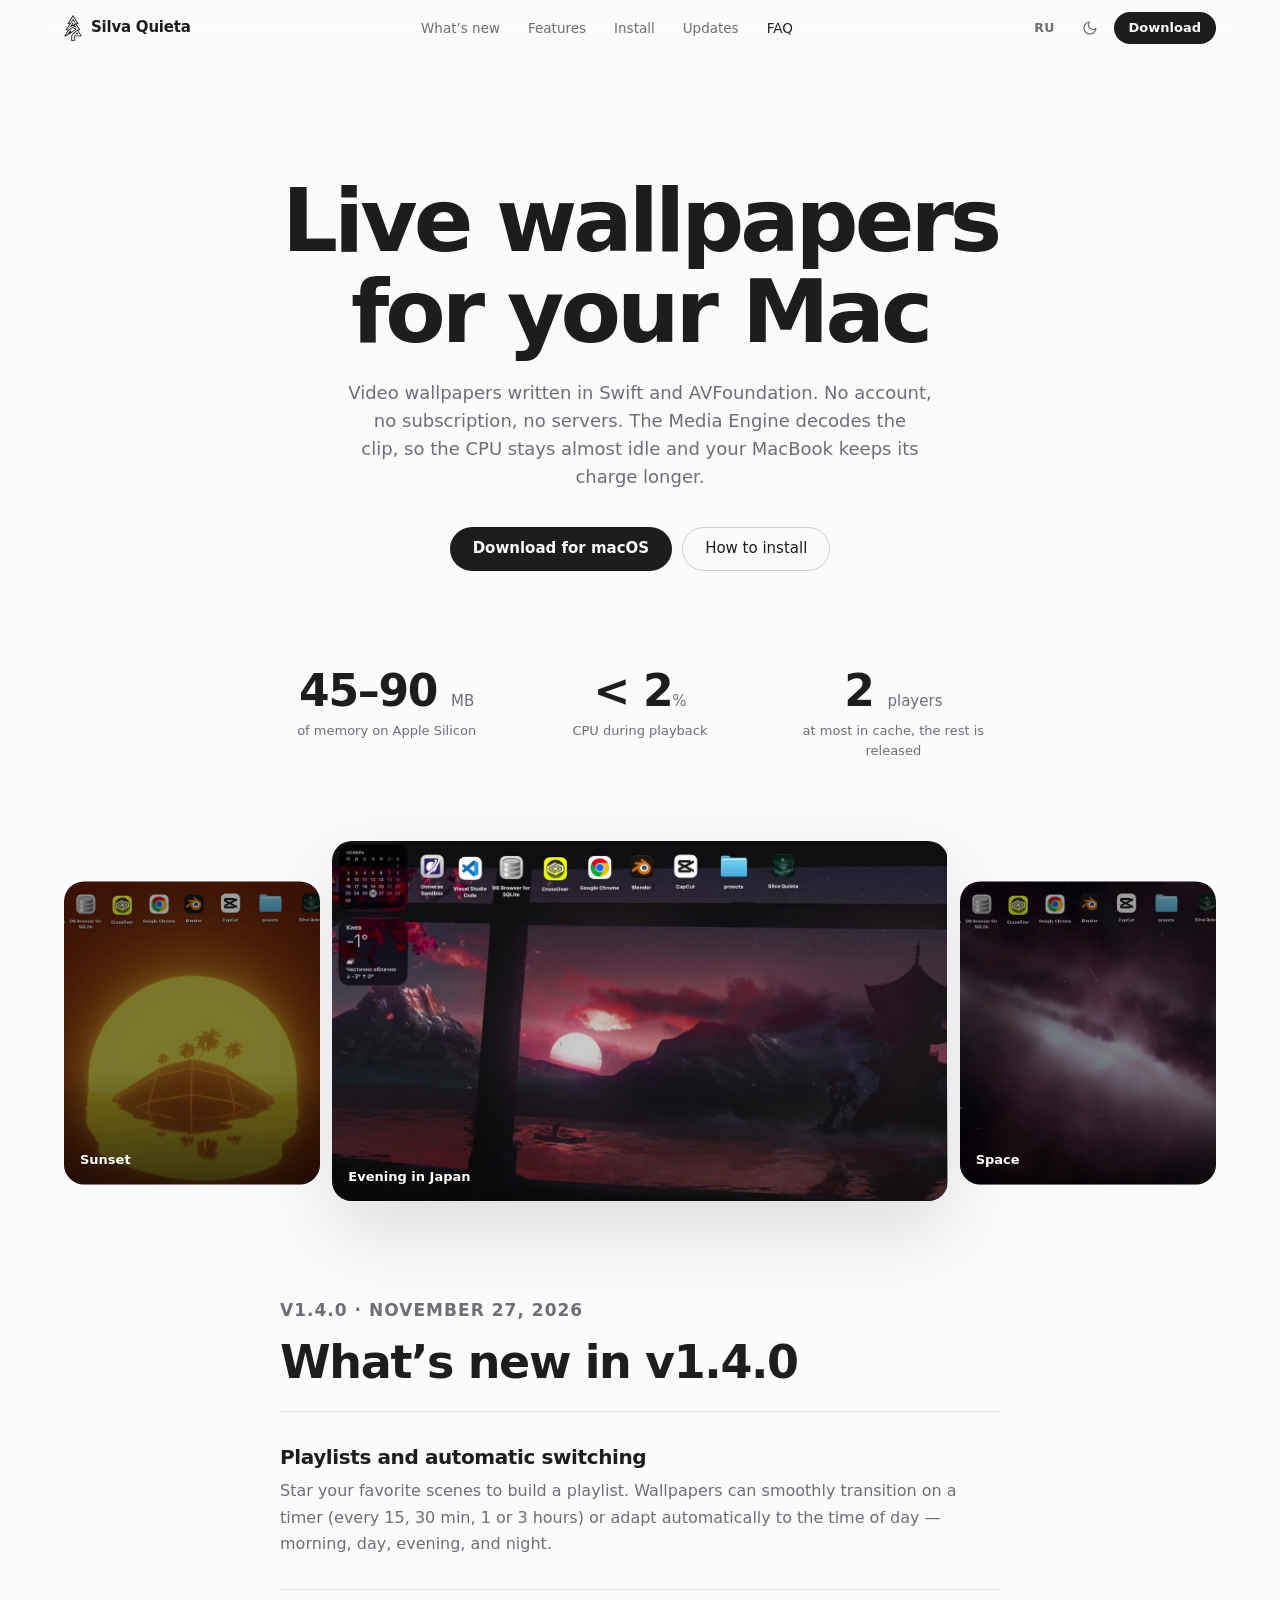
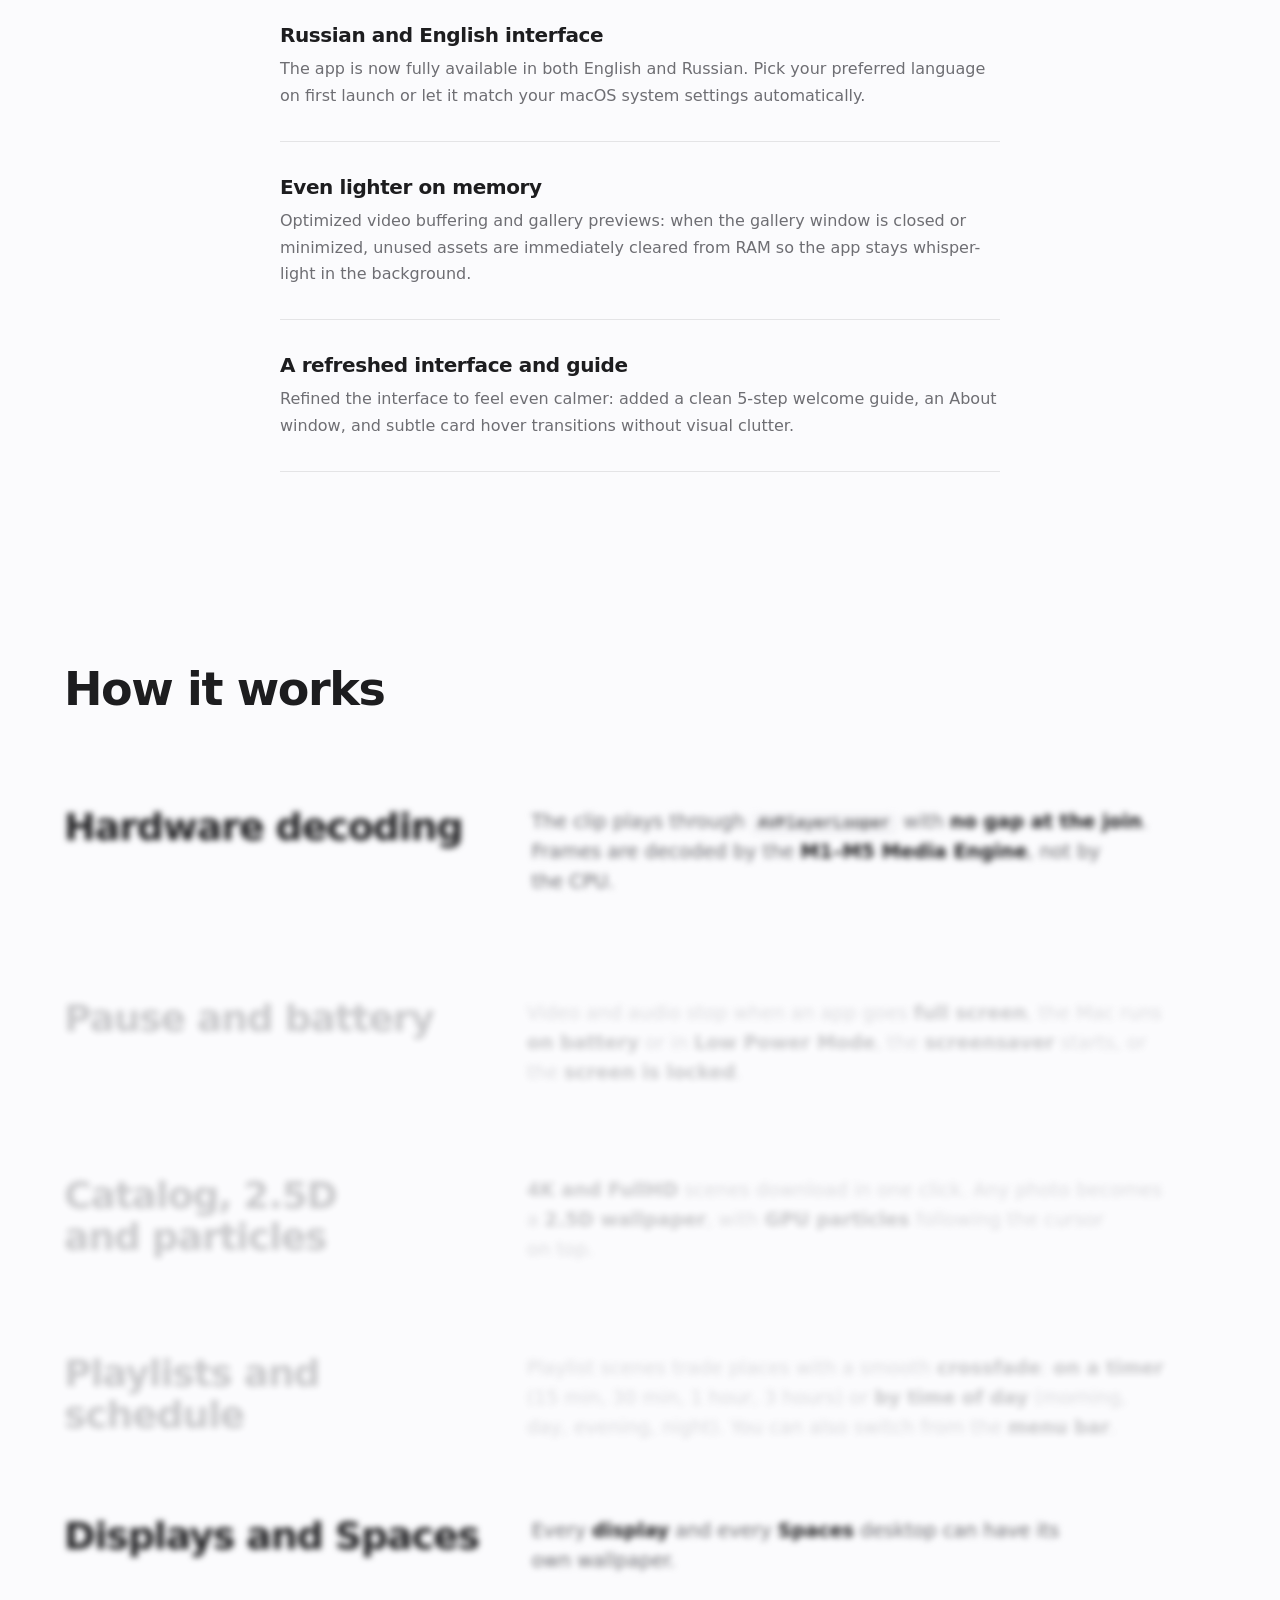
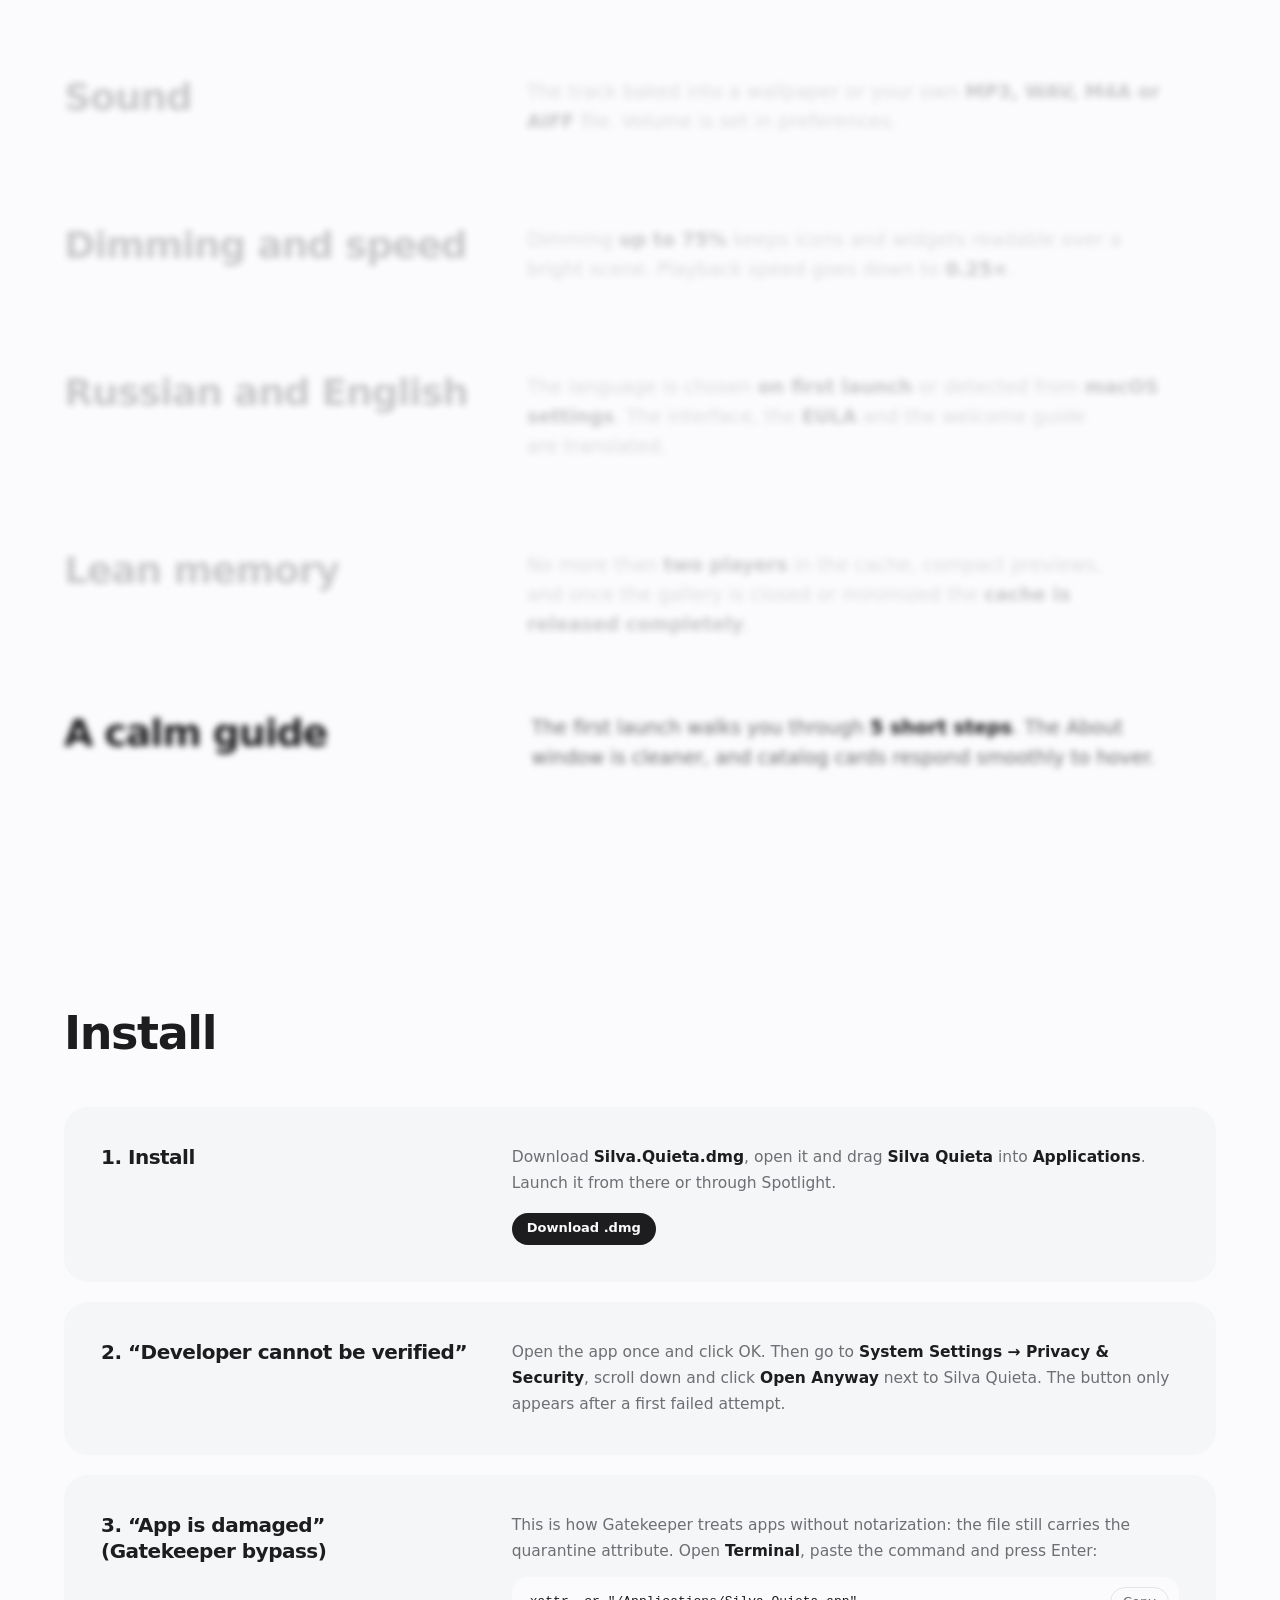
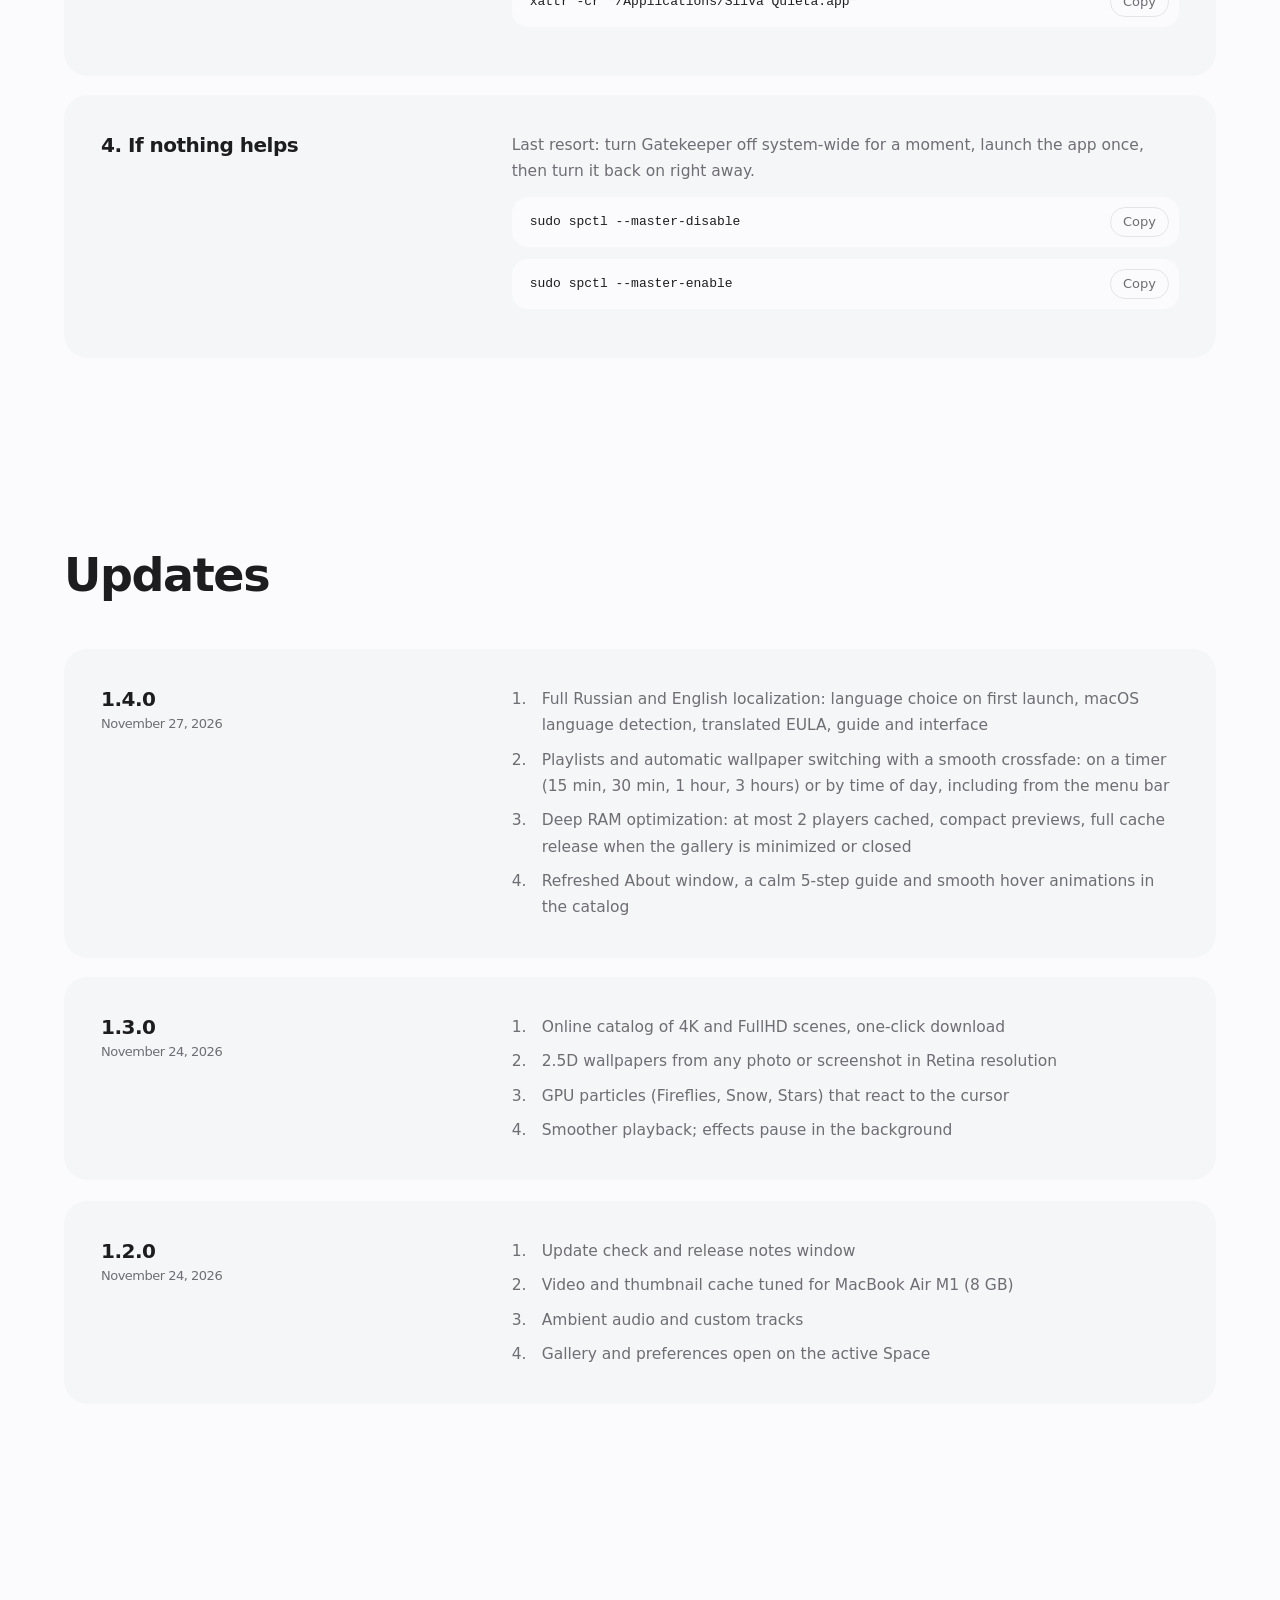
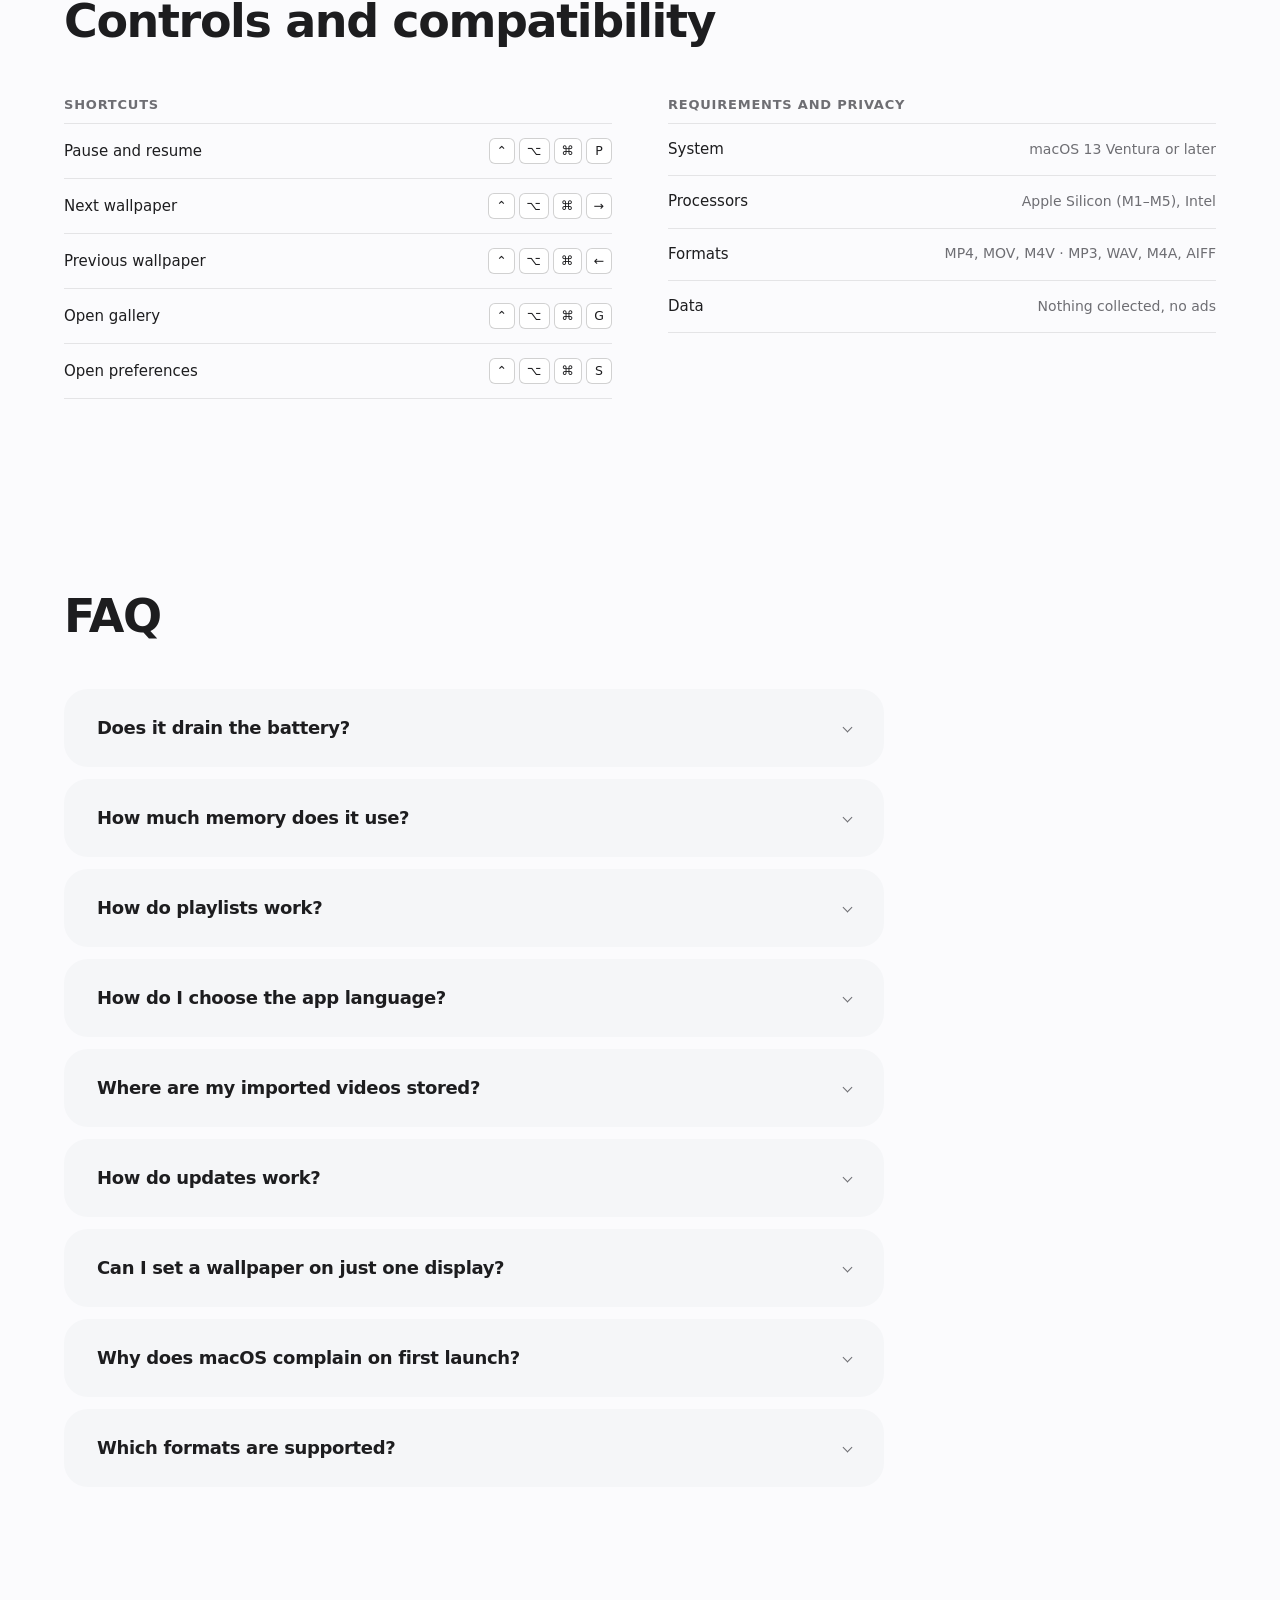
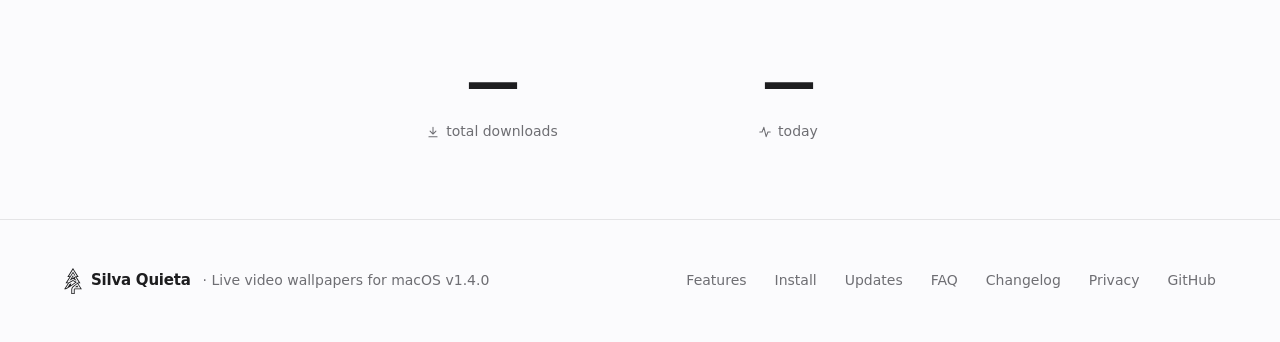
==== commit b2ddb48f: "исправил немного блоков" ====
--- a/index.html
+++ b/index.html
@@ -103,44 +103,30 @@
     </div>
 
     <section id="whats-new" class="section wrap">
-      <div class="section-head reveal">
-        <p class="eyebrow">v1.4.0 · <span class="ru">27 ноября 2026</span><span class="en">November 27, 2026</span></p>
-        <h2><span class="ru">Что нового в v1.4.0</span><span class="en">What’s new in v1.4.0</span></h2>
-        <p class="ru">Плейлисты, два языка и заметно меньше памяти. Всё остальное осталось таким же спокойным.</p>
-        <p class="en">Playlists, two languages and noticeably less memory. Everything else stays just as calm.</p>
-      </div>
-      <div class="new-grid">
-        <article class="new-card reveal">
-          <h3><span class="ru">Плейлисты и автосмена обоев</span><span class="en">Playlists and scheduled switching</span></h3>
-          <p class="ru">Добавляйте любые сцены из библиотеки в плейлист звёздочкой на карточке. Обои меняются с плавным <code>crossfade</code> по таймеру или по времени суток, в том числе прямо из строки меню.</p>
-          <p class="en">Add any scene from your library to a playlist with the star on its card. Wallpapers switch with a smooth <code>crossfade</code> on a timer or by time of day, including straight from the menu bar.</p>
-          <ul class="tags">
-            <li><span class="ru">15 мин</span><span class="en">15 min</span></li>
-            <li><span class="ru">30 мин</span><span class="en">30 min</span></li>
-            <li><span class="ru">1 час</span><span class="en">1 hour</span></li>
-            <li><span class="ru">3 часа</span><span class="en">3 hours</span></li>
-          </ul>
-          <ul class="tags">
-            <li><span class="ru">Утро 06:00–12:00</span><span class="en">Morning 06:00–12:00</span></li>
-            <li><span class="ru">День 12:00–18:00</span><span class="en">Day 12:00–18:00</span></li>
-            <li><span class="ru">Вечер 18:00–23:00</span><span class="en">Evening 18:00–23:00</span></li>
-            <li><span class="ru">Ночь 23:00–06:00</span><span class="en">Night 23:00–06:00</span></li>
-          </ul>
-        </article>
-        <article class="new-card reveal">
-          <h3><span class="ru">Русский и English</span><span class="en">Russian and English</span></h3>
-          <p class="ru">Язык выбирается при первом запуске, а если не выбирать, приложение берёт язык macOS. Переведены весь интерфейс, пользовательское соглашение (EULA) и приветственный гайд.</p>
-          <p class="en">Choose a language on first launch, or let the app follow macOS. The whole interface, the EULA and the welcome guide are translated.</p>
-        </article>
-        <article class="new-card reveal">
-          <h3><span class="ru">Глубокая оптимизация памяти</span><span class="en">Deep memory optimization</span></h3>
-          <p class="ru">В кэше удерживается не более <strong>2 видеоплееров</strong> (<code>preferredForwardBufferDuration = 2.0</code>), превью галереи сжимаются под размер карточки. Когда окно галереи сворачивается или закрывается, кэш миниатюр и неактивных плееров полностью выгружается из памяти.</p>
-          <p class="en">The cache holds at most <strong>2 video players</strong> (<code>preferredForwardBufferDuration = 2.0</code>), and gallery previews are scaled down to the card size. When the gallery window is minimized or closed, the thumbnail cache and inactive players are fully released from memory.</p>
-        </article>
-        <article class="new-card reveal">
-          <h3><span class="ru">Спокойный интерфейс и гайд</span><span class="en">A calmer interface and guide</span></h3>
-          <p class="ru">Обновлено окно «О Silva Quieta», добавлен спокойный приветственный гайд из 5 шагов, а в каталоге появились плавные анимации при наведении. Без визуального шума.</p>
-          <p class="en">The About Silva Quieta window is refreshed, there is a calm 5-step welcome guide, and the catalog has smooth hover animations. No visual noise.</p>
+      <div class="log">
+        <div class="section-head reveal">
+          <p class="eyebrow">v1.4.0 · <span class="ru">27 ноября 2026</span><span class="en">November 27, 2026</span></p>
+          <h2><span class="ru">Что нового в v1.4.0</span><span class="en">What’s new in v1.4.0</span></h2>
+        </div>
+        <article class="log-row reveal">
+          <h3><span class="ru">Плейлисты и автосмена обоев</span><span class="en">Playlists and automatic switching</span></h3>
+          <p class="ru">Добавляйте любимые сцены в плейлист звёздочкой на карточке. Обои могут плавно меняться сами по таймеру (каждые 15, 30 минут, 1 или 3 часа) или подстраиваться под время суток — утро, день, вечер и ночь.</p>
+          <p class="en">Star your favorite scenes to build a playlist. Wallpapers can smoothly transition on a timer (every 15, 30 min, 1 or 3 hours) or adapt automatically to the time of day — morning, day, evening, and night.</p>
+        </article>
+        <article class="log-row reveal">
+          <h3><span class="ru">Русский и английский интерфейс</span><span class="en">Russian and English interface</span></h3>
+          <p class="ru">Приложение теперь полностью переведено на английский язык. Язык можно выбрать при первом запуске или доверить системе — интерфейс, приветственный гайд и меню автоматически подстроятся под macOS.</p>
+          <p class="en">The app is now fully available in both English and Russian. Pick your preferred language on first launch or let it match your macOS system settings automatically.</p>
+        </article>
+        <article class="log-row reveal">
+          <h3><span class="ru">Ещё меньше нагрузки на память</span><span class="en">Even lighter on memory</span></h3>
+          <p class="ru">Оптимизировали работу с видео и предпросмотрами: когда окно галереи закрыто или свёрнуто, лишние данные сразу выгружаются из оперативной памяти, а приложение работает максимально легко в фоне.</p>
+          <p class="en">Optimized video buffering and gallery previews: when the gallery window is closed or minimized, unused assets are immediately cleared from RAM so the app stays whisper-light in the background.</p>
+        </article>
+        <article class="log-row reveal">
+          <h3><span class="ru">Обновлённый интерфейс и гайд</span><span class="en">A refreshed interface and guide</span></h3>
+          <p class="ru">Сделали интерфейс ещё спокойнее: обновили приветственный гайд из 5 шагов, добавили окно «О Silva Quieta» и мягкие анимации карточек без лишнего визуального шума.</p>
+          <p class="en">Refined the interface to feel even calmer: added a clean 5-step welcome guide, an About window, and subtle card hover transitions without visual clutter.</p>
         </article>
       </div>
     </section>
--- a/style.css
+++ b/style.css
@@ -694,47 +694,24 @@
   .clip video, .clip.on video { transform: none; filter: none; }
 }
 
-/* What's new (v1.4.0) */
-.new-grid { display: grid; grid-template-columns: repeat(3, minmax(0, 1fr)); gap: 20px; }
-.new-card {
-  display: flex;
-  flex-direction: column;
-  gap: 12px;
-  padding: 36px;
-  background: var(--card);
-  border: 1px solid transparent;
-  border-radius: 24px;
-  transition: border-color 0.5s var(--out), background-color 0.5s var(--out);
-}
-.new-card:first-child { grid-column: 1 / -1; }
-.new-card h3 { font-size: 22px; font-weight: 700; letter-spacing: -0.025em; line-height: 1.25; }
-.new-card p { font-size: 15.5px; line-height: 1.7; color: var(--muted); max-width: 64ch; }
-.new-card strong { color: var(--text); font-weight: 600; }
-.new-card code { font-size: 0.84em; padding: 2px 7px; border-radius: 7px; background: var(--bg); color: var(--text); overflow-wrap: anywhere; }
-.tags { list-style: none; display: flex; flex-wrap: wrap; gap: 8px; margin-top: 4px; }
-.tags li {
-  padding: 5px 12px;
-  border-radius: 999px;
-  border: 1px solid var(--border-strong);
-  font-size: 13px;
-  line-height: 1.4;
-  color: var(--muted);
-  white-space: nowrap;
-}
+/* What's new (v1.4.0): quiet one-column log */
+.log { max-width: 720px; margin: 0 auto; }
+.log .section-head { margin-bottom: 24px; }
+.log .section-head h2 { margin-bottom: 0; }
+.log-row { padding: 32px 0; border-top: 1px solid var(--border); }
+.log-row:last-child { border-bottom: 1px solid var(--border); }
+.log-row h3 { margin-bottom: 8px; font-size: 20px; font-weight: 650; letter-spacing: -0.02em; line-height: 1.3; }
+.log-row p { font-size: 16px; line-height: 1.65; color: var(--muted); }
 @media (hover: hover) {
-  .step:hover, .new-card:hover, details:hover { border-color: var(--border-strong); }
-}
-@media (max-width: 1000px) {
-  .new-grid { grid-template-columns: minmax(0, 1fr); }
+  .step:hover, details:hover { border-color: var(--border-strong); }
 }
 @media (max-width: 640px) {
-  .new-card { padding: 26px 22px; border-radius: 20px; }
-  .new-card h3 { font-size: 20px; }
-  .tags li { white-space: normal; }
+  .log-row { padding: 26px 0; }
+  .log-row h3 { font-size: 18px; }
   summary { font-size: 16.5px; padding: 20px 0; }
   .section { padding-top: 64px; padding-bottom: 64px; }
   .stat-num { overflow-wrap: anywhere; }
 }
 @media (prefers-reduced-motion: reduce) {
-  .step, .new-card, details { transition: none; }
-}
+  .step, details { transition: none; }
+}
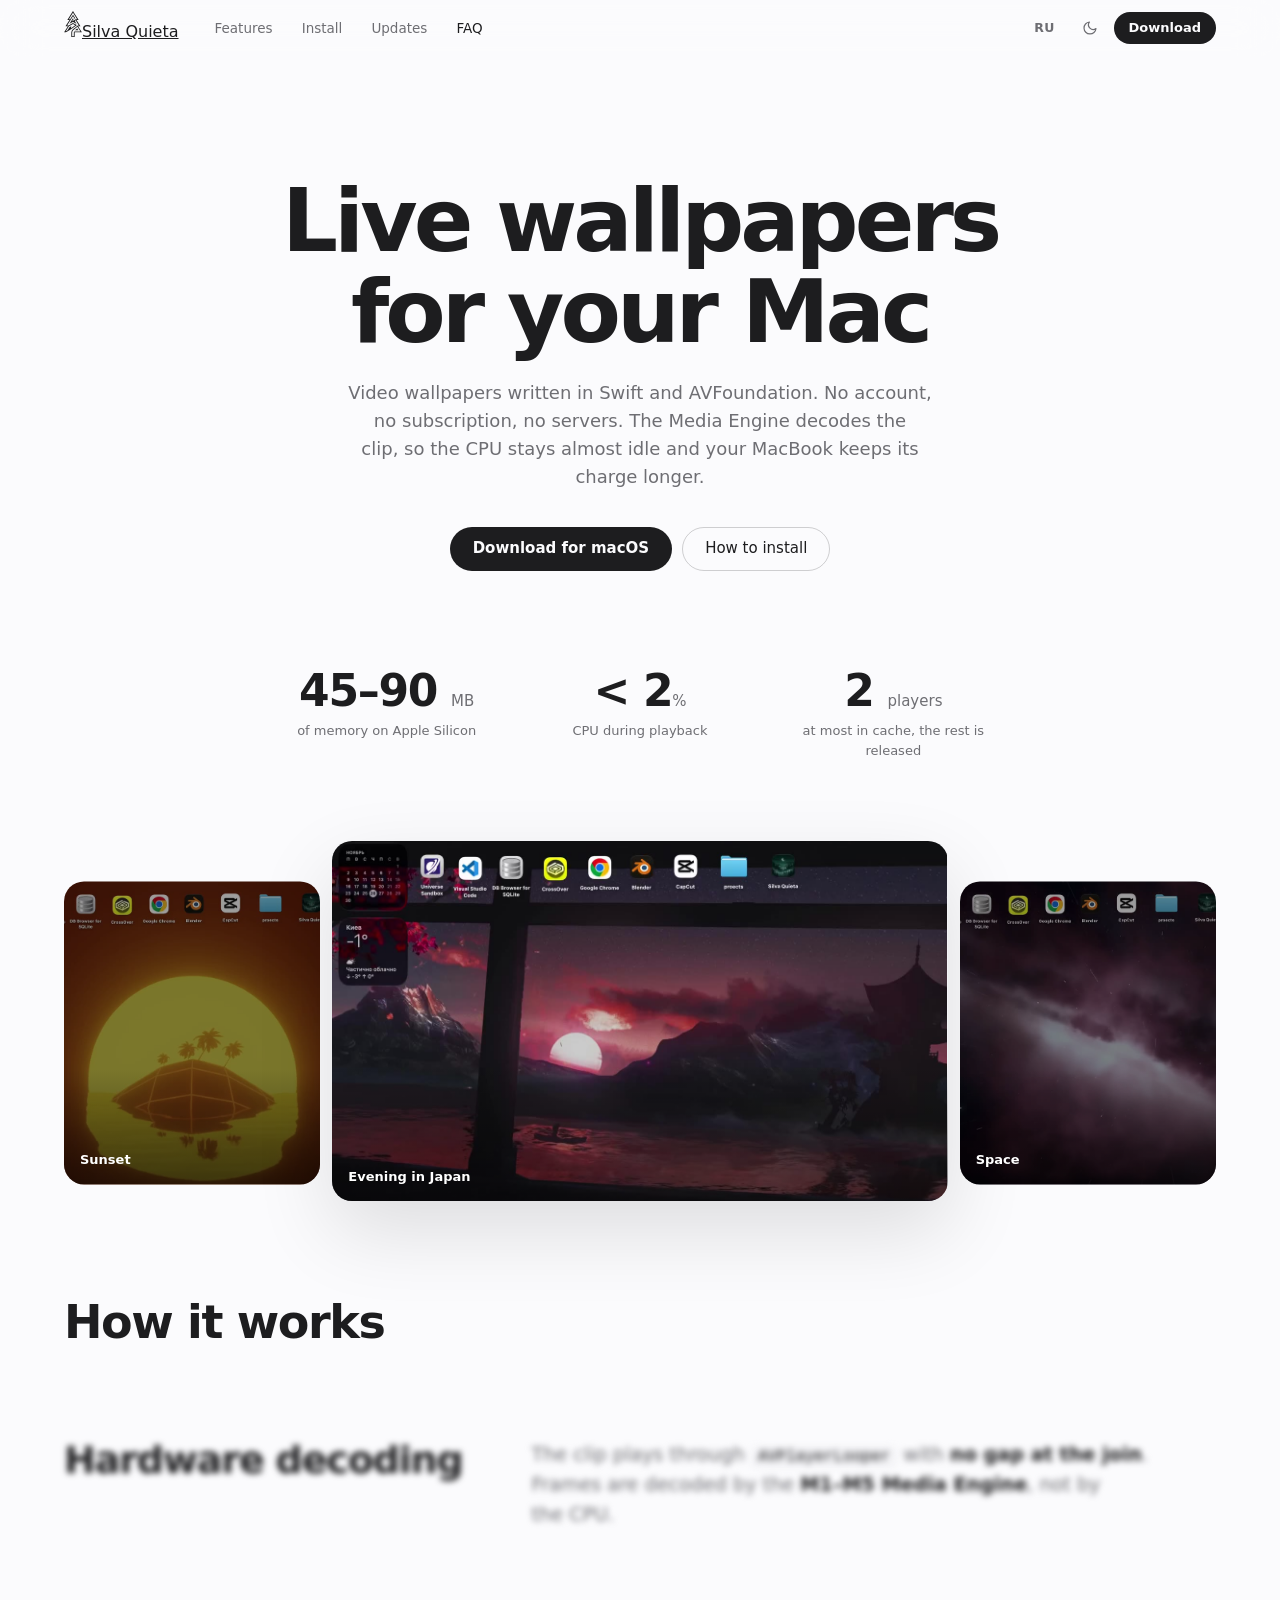
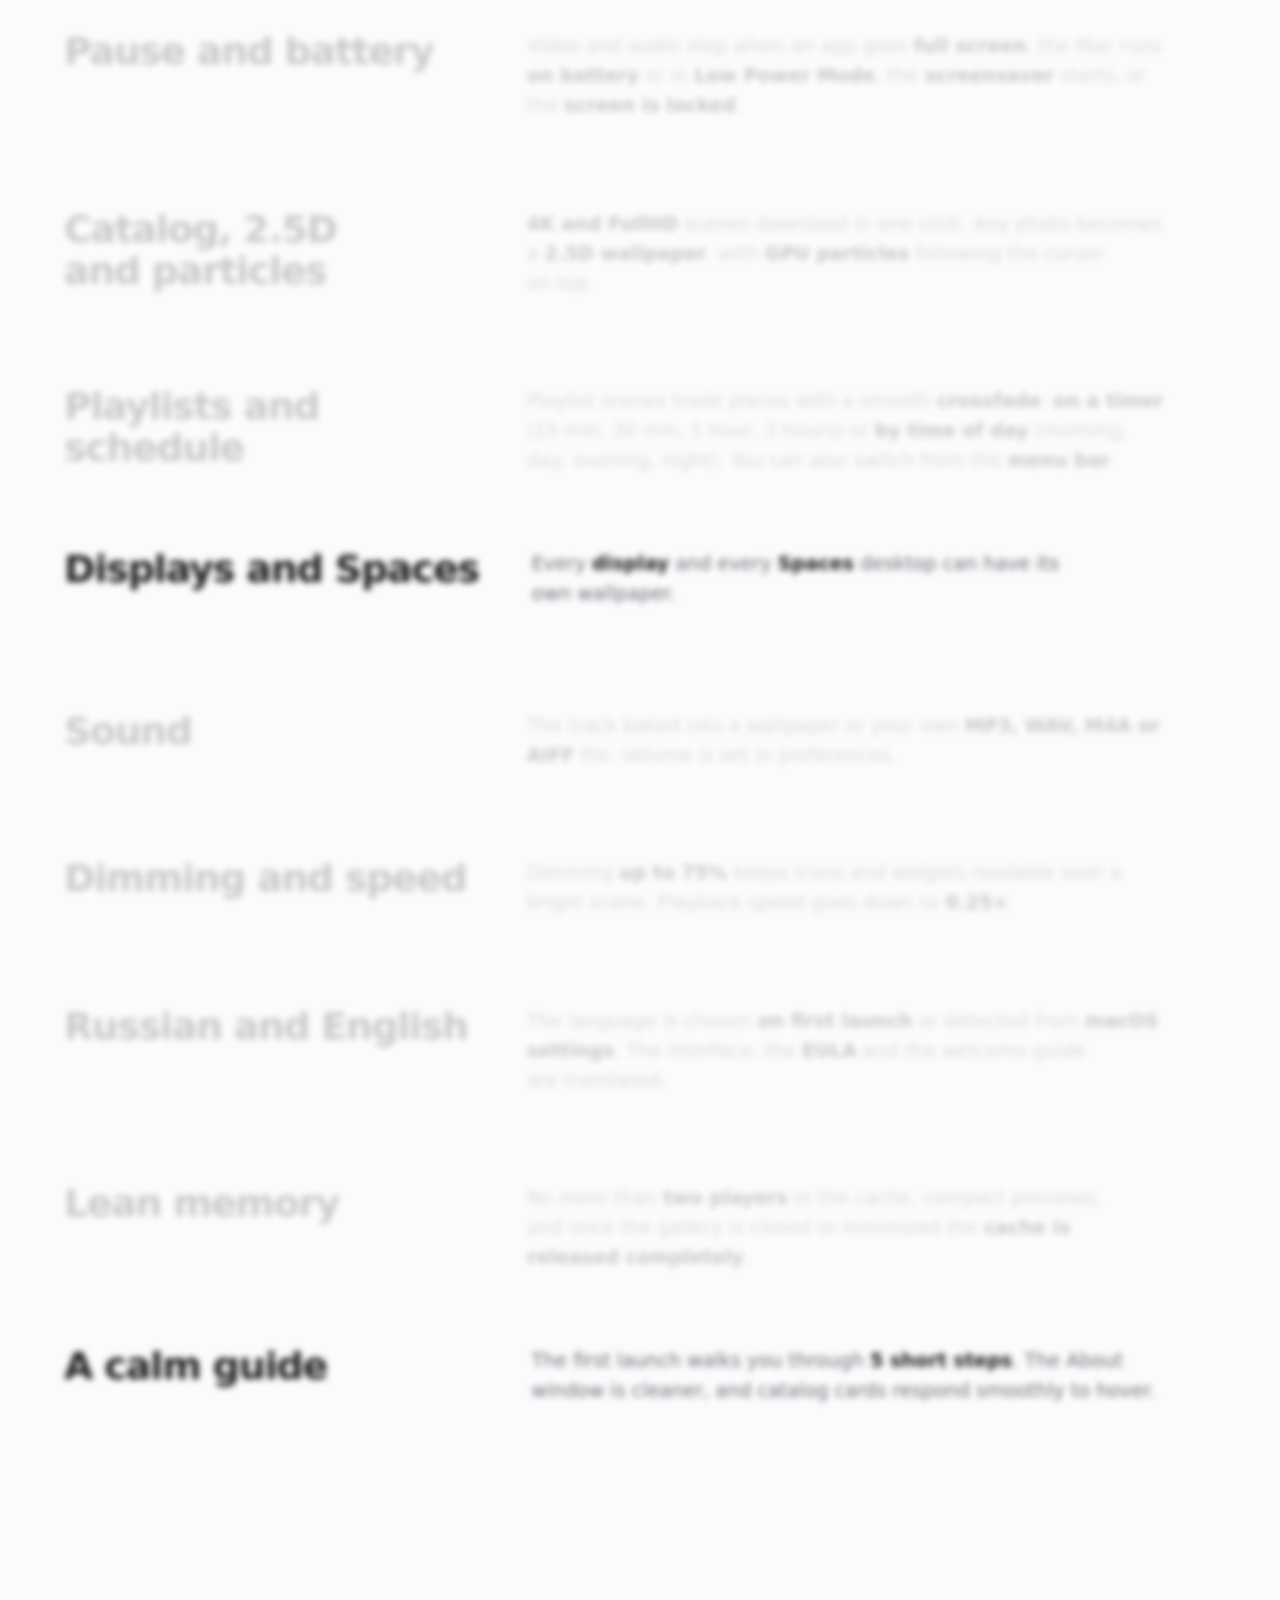
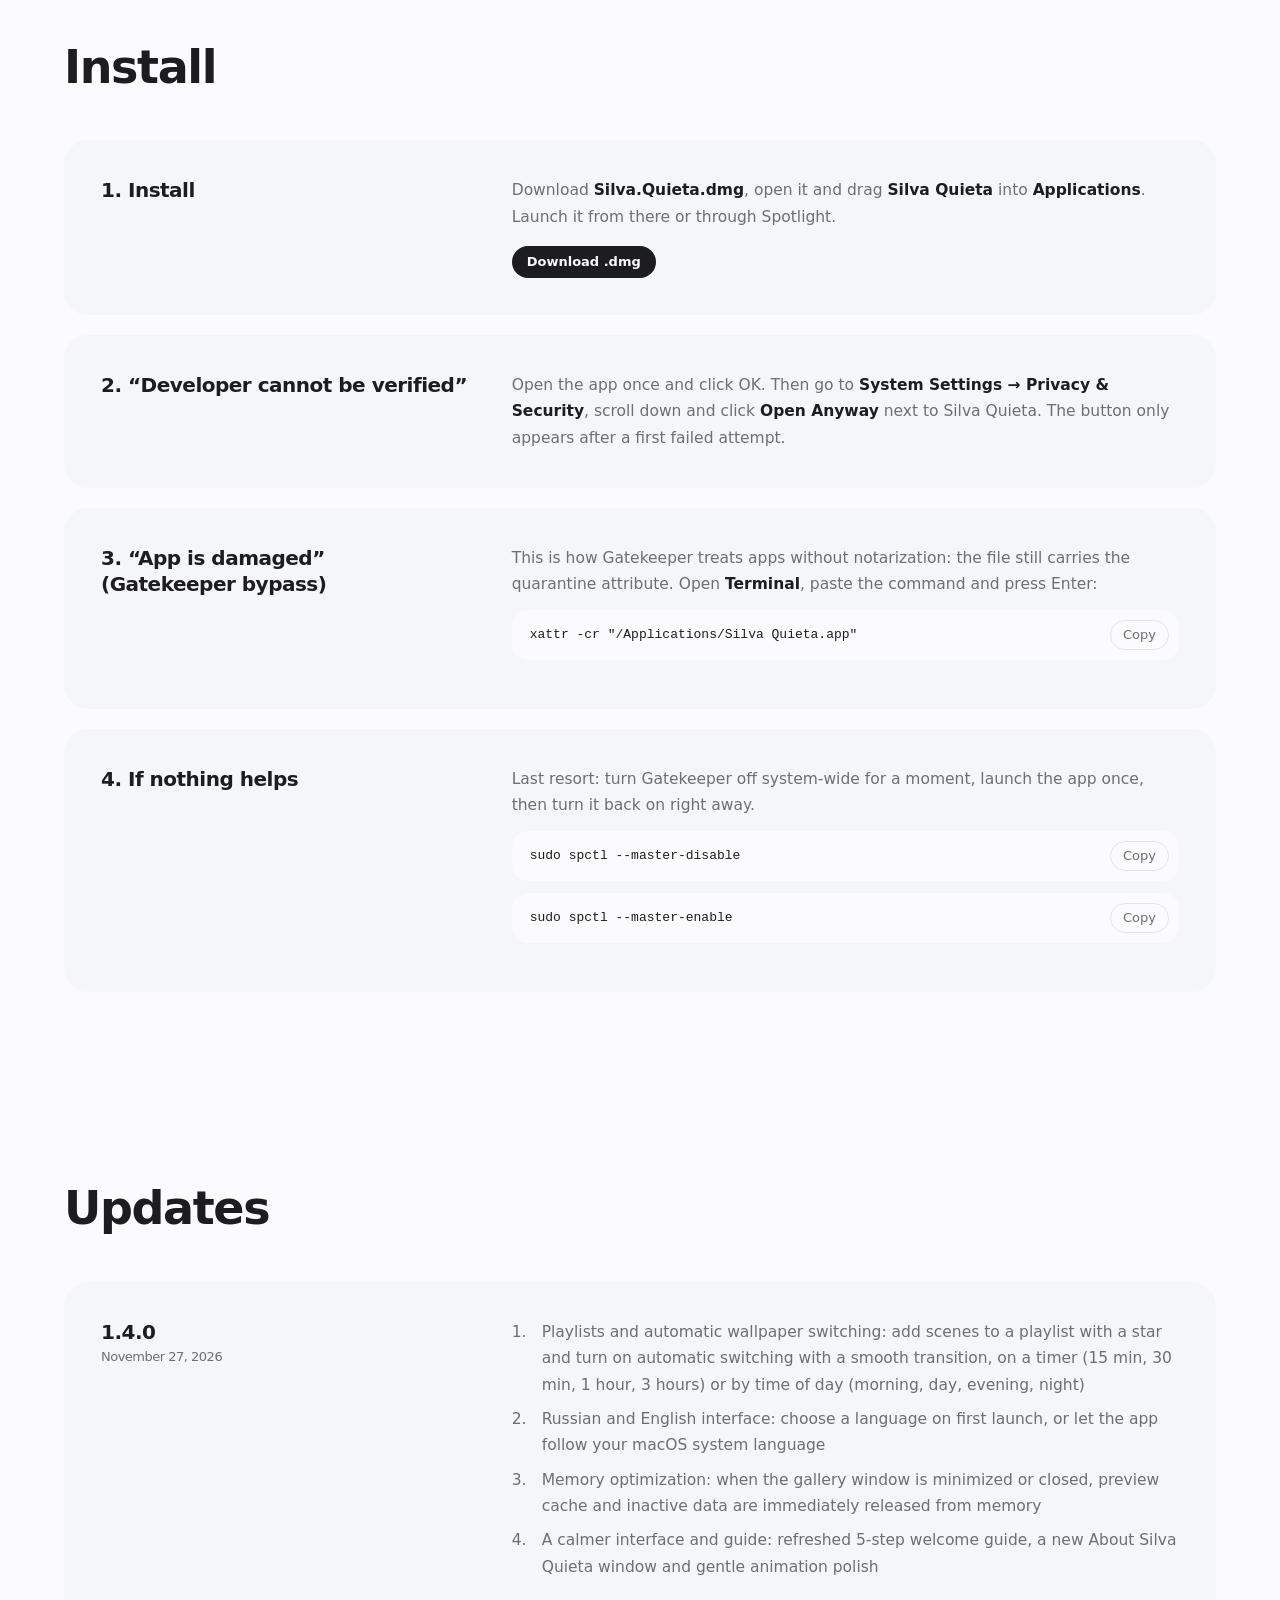
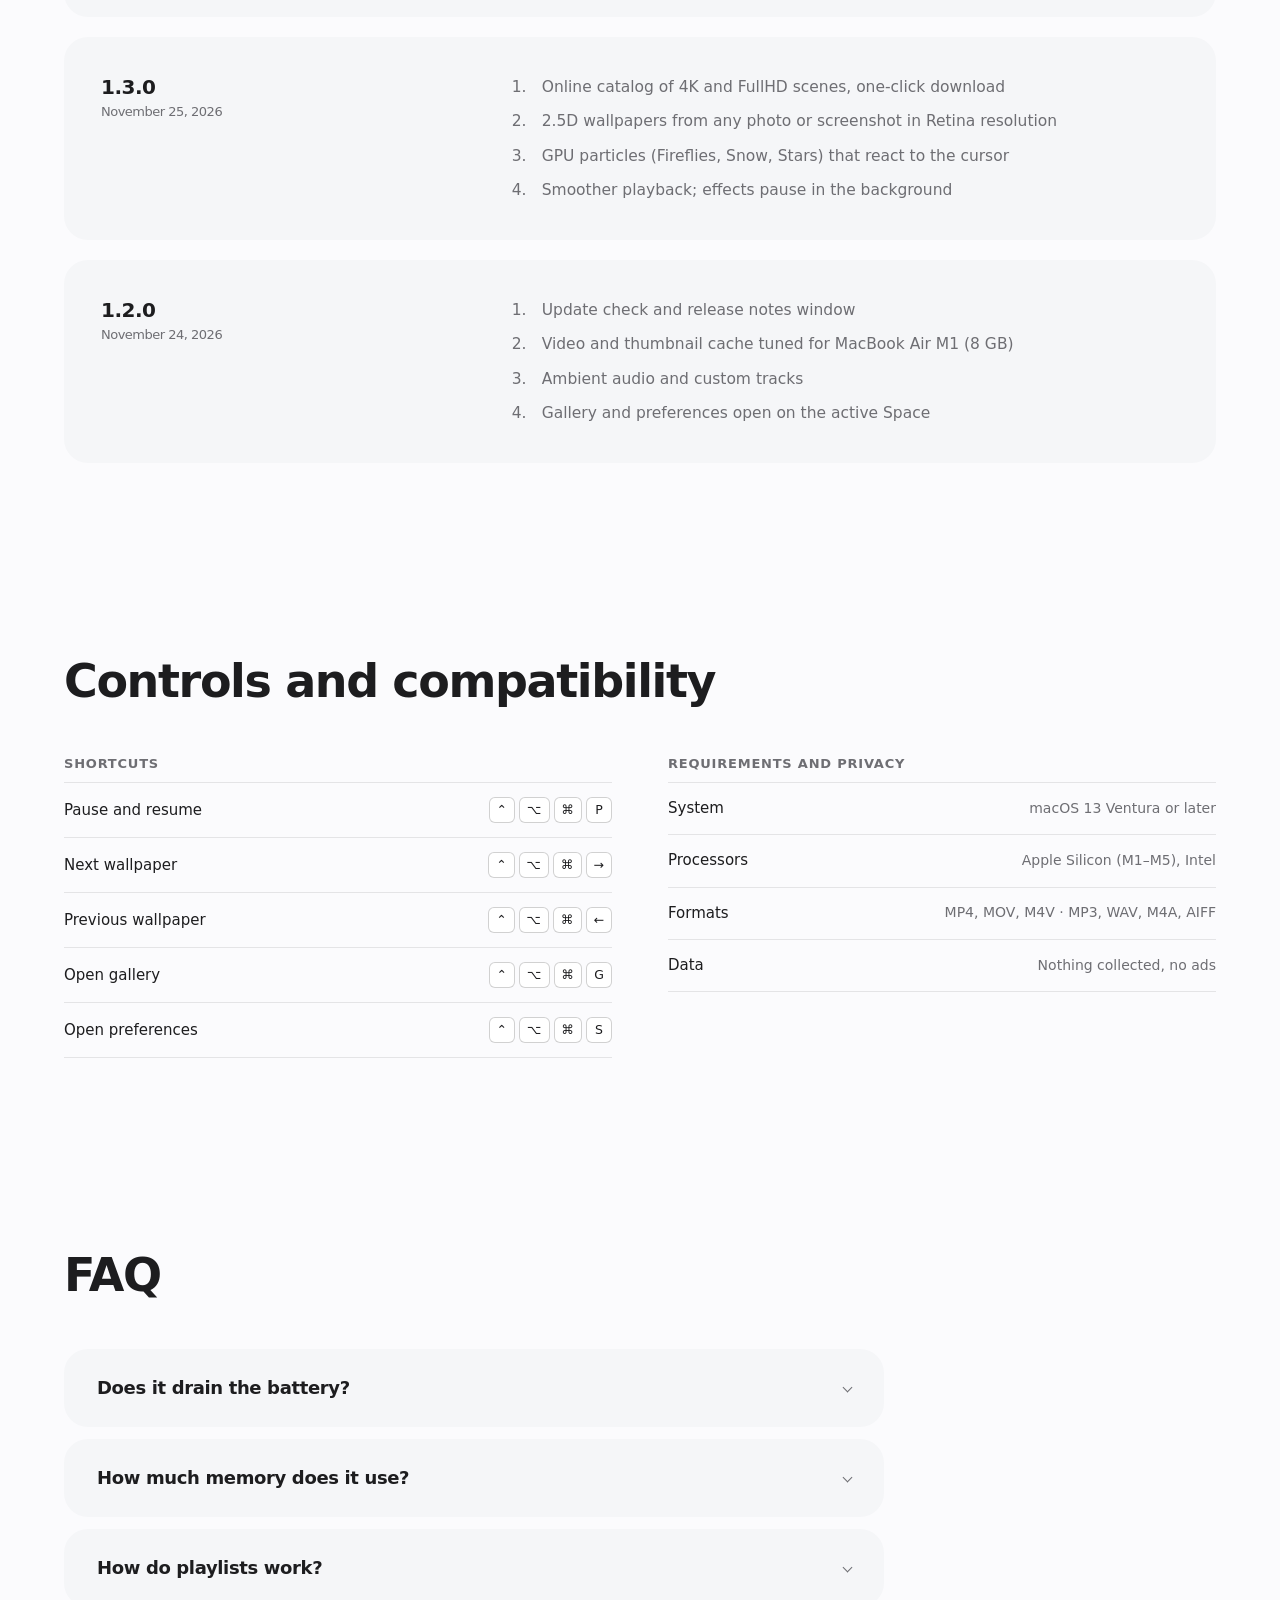
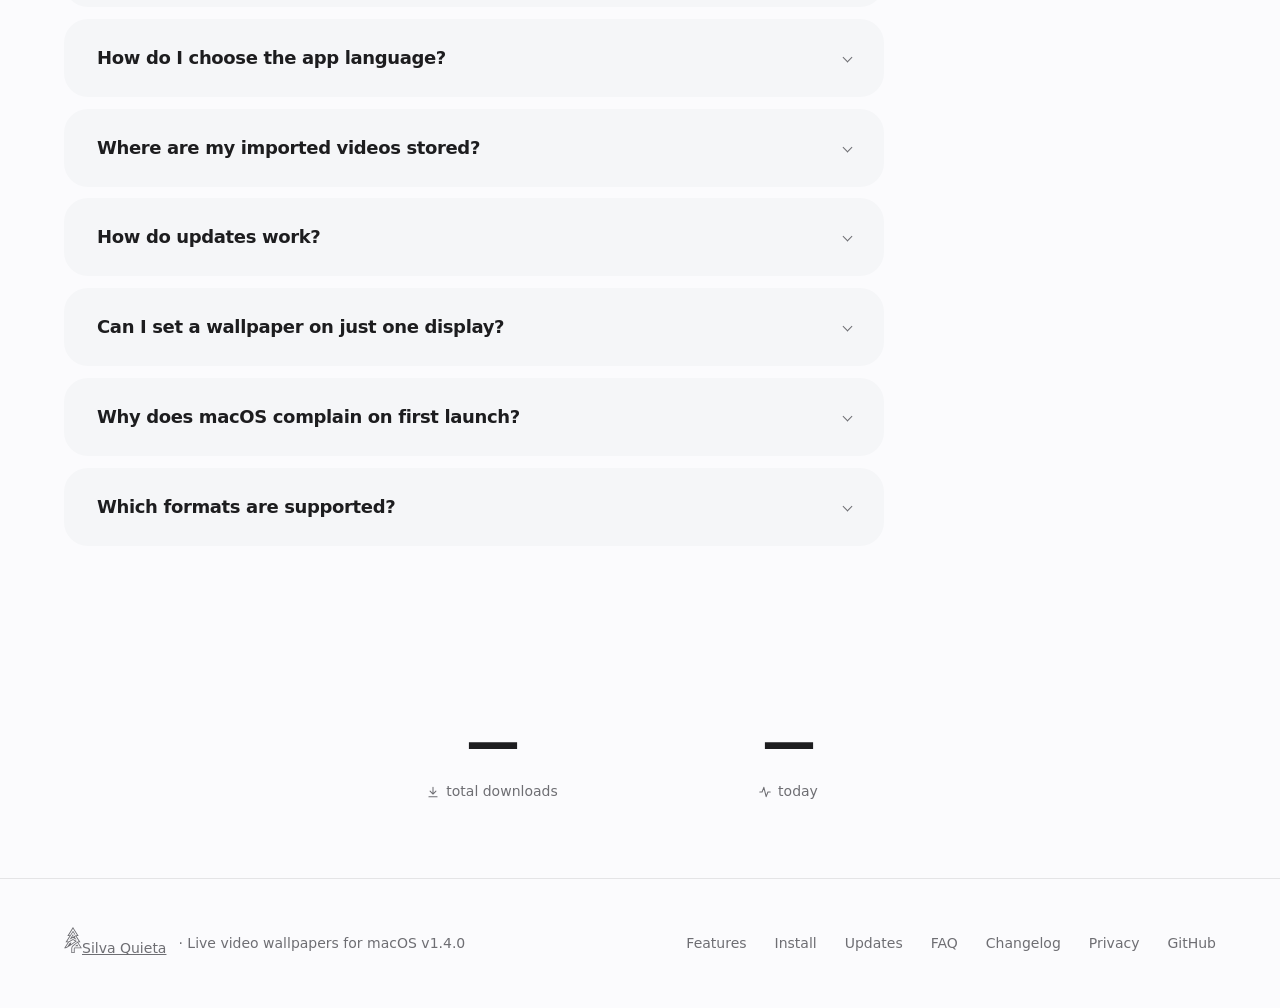
==== commit bbbe520d: "еще один фикс" ====
--- a/index.html
+++ b/index.html
@@ -50,7 +50,6 @@
     <div class="wrap bar">
       <a href="#top" class="logo"><svg width="18" height="26" viewBox="0 0 385.00 562.25" fill="currentColor" fill-rule="evenodd" aria-hidden="true"><path d="M309.50 418.00 283.25 376.00 282.25 375.75 241.00 408.50 228.75 417.50 228.50 418.50 309.25 418.50ZM193.00 0.00 191.75 0.50 164.25 45.25 69.75 195.25 70.00 196.25 115.75 196.00 116.50 197.25 30.50 331.75 30.75 332.25 79.25 332.25 79.75 333.50 0.00 459.25 0.25 460.00 26.75 459.75 36.25 458.25 51.25 453.00 70.00 443.00 139.75 400.00 195.50 363.25 233.00 336.75 273.50 305.50 273.50 304.75 200.50 264.75 193.25 261.00 192.00 261.00 96.50 312.75 94.50 313.50 65.50 313.50 65.00 312.75 191.75 115.25 192.75 115.00 193.75 116.00 227.25 168.50 228.75 168.25 243.25 159.50 194.25 81.50 192.25 79.50 130.50 175.75 128.75 177.50 104.75 177.50 104.00 177.00 107.25 170.75 175.00 64.00 191.50 37.25 193.00 36.50 281.25 177.00 280.50 177.50 255.25 177.50 252.25 178.75 194.50 213.50 169.50 227.25 169.25 226.50 193.00 190.50 207.50 180.75 207.25 179.00 203.25 173.75 192.50 156.75 191.75 157.00 126.75 257.75 114.25 278.25 126.75 272.00 188.00 238.25 193.00 236.50 195.75 237.25 254.50 270.00 271.00 278.50 230.25 214.25 230.25 213.50 232.75 211.50 248.75 202.00 253.50 208.25 265.75 228.25 275.50 242.75 319.25 311.75 319.50 313.00 319.00 313.50 299.75 313.75 295.25 314.75 289.50 317.75 242.50 355.00 219.25 372.50 191.75 395.00 181.50 405.25 171.75 418.00 165.50 429.25 161.75 438.25 158.50 449.00 156.50 460.75 155.75 472.50 156.00 562.25 228.75 562.00 229.00 464.25 229.75 462.00 232.25 460.00 384.50 460.00 385.00 459.50 305.00 333.25 305.50 332.25 354.00 332.25 354.00 331.25 268.25 197.00 269.25 196.00 315.00 196.25 315.25 195.50 221.25 46.00ZM288.75 343.25 350.50 439.75 350.50 440.75 350.00 441.25 231.00 441.25 227.75 441.75 222.25 443.75 218.25 446.50 214.75 450.25 211.75 455.75 210.50 460.75 210.25 543.00 209.00 543.75 175.25 543.50 174.50 542.75 174.75 466.75 176.25 456.00 178.25 448.25 181.25 440.25 185.25 432.00 191.25 422.75 196.50 416.50 209.75 404.00 288.00 343.00ZM238.50 307.50 238.50 308.50 233.75 312.75 209.75 330.50 149.25 371.50 148.25 370.50 155.25 328.25 122.25 345.75 119.75 348.25 75.50 417.00 68.00 422.50 54.75 430.50 38.75 438.50 35.50 439.00 40.25 430.50 104.50 330.00 106.50 328.25 192.00 282.25 193.50 282.50Z"/></svg><span>Silva Quieta</span></a>
       <nav class="menu" id="menu" aria-label="Main">
-        <a href="#whats-new"><span class="ru">Что нового</span><span class="en">What’s new</span></a>
         <a href="#features"><span class="ru">Возможности</span><span class="en">Features</span></a>
         <a href="#install"><span class="ru">Установка</span><span class="en">Install</span></a>
         <a href="#updates"><span class="ru">Обновления</span><span class="en">Updates</span></a>
@@ -102,35 +101,6 @@
       </div>
     </div>
 
-    <section id="whats-new" class="section wrap">
-      <div class="log">
-        <div class="section-head reveal">
-          <p class="eyebrow">v1.4.0 · <span class="ru">27 ноября 2026</span><span class="en">November 27, 2026</span></p>
-          <h2><span class="ru">Что нового в v1.4.0</span><span class="en">What’s new in v1.4.0</span></h2>
-        </div>
-        <article class="log-row reveal">
-          <h3><span class="ru">Плейлисты и автосмена обоев</span><span class="en">Playlists and automatic switching</span></h3>
-          <p class="ru">Добавляйте любимые сцены в плейлист звёздочкой на карточке. Обои могут плавно меняться сами по таймеру (каждые 15, 30 минут, 1 или 3 часа) или подстраиваться под время суток — утро, день, вечер и ночь.</p>
-          <p class="en">Star your favorite scenes to build a playlist. Wallpapers can smoothly transition on a timer (every 15, 30 min, 1 or 3 hours) or adapt automatically to the time of day — morning, day, evening, and night.</p>
-        </article>
-        <article class="log-row reveal">
-          <h3><span class="ru">Русский и английский интерфейс</span><span class="en">Russian and English interface</span></h3>
-          <p class="ru">Приложение теперь полностью переведено на английский язык. Язык можно выбрать при первом запуске или доверить системе — интерфейс, приветственный гайд и меню автоматически подстроятся под macOS.</p>
-          <p class="en">The app is now fully available in both English and Russian. Pick your preferred language on first launch or let it match your macOS system settings automatically.</p>
-        </article>
-        <article class="log-row reveal">
-          <h3><span class="ru">Ещё меньше нагрузки на память</span><span class="en">Even lighter on memory</span></h3>
-          <p class="ru">Оптимизировали работу с видео и предпросмотрами: когда окно галереи закрыто или свёрнуто, лишние данные сразу выгружаются из оперативной памяти, а приложение работает максимально легко в фоне.</p>
-          <p class="en">Optimized video buffering and gallery previews: when the gallery window is closed or minimized, unused assets are immediately cleared from RAM so the app stays whisper-light in the background.</p>
-        </article>
-        <article class="log-row reveal">
-          <h3><span class="ru">Обновлённый интерфейс и гайд</span><span class="en">A refreshed interface and guide</span></h3>
-          <p class="ru">Сделали интерфейс ещё спокойнее: обновили приветственный гайд из 5 шагов, добавили окно «О Silva Quieta» и мягкие анимации карточек без лишнего визуального шума.</p>
-          <p class="en">Refined the interface to feel even calmer: added a clean 5-step welcome guide, an About window, and subtle card hover transitions without visual clutter.</p>
-        </article>
-      </div>
-    </section>
-
     <section id="features" class="section wrap">
       <div class="section-head reveal">
         <h2><span class="ru">Как это устроено</span><span class="en">How it works</span></h2>
@@ -254,8 +224,8 @@
         <h2><span class="ru">Обновления</span><span class="en">Updates</span></h2>
       </div>
       <div class="steps reveal">
-        <div class="step"><h3>1.4.0<time datetime="2026-11-27"><span class="ru">27 ноября 2026</span><span class="en">November 27, 2026</span></time></h3><ol class="plain"><li><span class="ru">Полная локализация на русский и английский: выбор языка при первом запуске, автоопределение языка macOS, перевод EULA, гайда и интерфейса</span><span class="en">Full Russian and English localization: language choice on first launch, macOS language detection, translated EULA, guide and interface</span></li><li><span class="ru">Плейлисты и автосмена обоев с плавным crossfade: по таймеру (15 мин, 30 мин, 1 час, 3 часа) или по времени суток, в том числе из строки меню</span><span class="en">Playlists and automatic wallpaper switching with a smooth crossfade: on a timer (15 min, 30 min, 1 hour, 3 hours) or by time of day, including from the menu bar</span></li><li><span class="ru">Глубокая оптимизация ОЗУ: не более 2 плееров в кэше, сжатые превью, полная выгрузка кэша при сворачивании или закрытии галереи</span><span class="en">Deep RAM optimization: at most 2 players cached, compact previews, full cache release when the gallery is minimized or closed</span></li><li><span class="ru">Обновлённое окно «О Silva Quieta», спокойный 5-шаговый гайд и плавные анимации наведения в каталоге</span><span class="en">Refreshed About window, a calm 5-step guide and smooth hover animations in the catalog</span></li></ol></div>
-        <div class="step"><h3>1.3.0<time datetime="2026-11-24"><span class="ru">24 ноября 2026</span><span class="en">November 24, 2026</span></time></h3><ol class="plain"><li><span class="ru">Онлайн-каталог 4K и FullHD сцен, загрузка в один клик</span><span class="en">Online catalog of 4K and FullHD scenes, one-click download</span></li><li><span class="ru">2.5D-обои из любого фото или скриншота в Retina-разрешении</span><span class="en">2.5D wallpapers from any photo or screenshot in Retina resolution</span></li><li><span class="ru">GPU-частицы «Светлячки», «Снег» и «Звёзды», реагирующие на курсор</span><span class="en">GPU particles (Fireflies, Snow, Stars) that react to the cursor</span></li><li><span class="ru">Воспроизведение стало ровнее, эффекты в фоне ставятся на паузу</span><span class="en">Smoother playback; effects pause in the background</span></li></ol></div>
+        <div class="step"><h3>1.4.0<time datetime="2026-11-27"><span class="ru">27 ноября 2026</span><span class="en">November 27, 2026</span></time></h3><ol class="plain"><li><span class="ru">Плейлисты и автосмена обоев: добавляйте сцены в плейлист звёздочкой и включайте автоматическую смену с плавным переходом по таймеру (15 мин, 30 мин, 1 час, 3 часа) или по времени суток (утро, день, вечер, ночь)</span><span class="en">Playlists and automatic wallpaper switching: add scenes to a playlist with a star and turn on automatic switching with a smooth transition, on a timer (15 min, 30 min, 1 hour, 3 hours) or by time of day (morning, day, evening, night)</span></li><li><span class="ru">Русский и английский интерфейс: выбор языка при первом запуске и автоматическая подстройка под язык системы macOS</span><span class="en">Russian and English interface: choose a language on first launch, or let the app follow your macOS system language</span></li><li><span class="ru">Оптимизация оперативной памяти: при сворачивании или закрытии окна галереи кэш превью и неактивные данные сразу выгружаются из памяти</span><span class="en">Memory optimization: when the gallery window is minimized or closed, preview cache and inactive data are immediately released from memory</span></li><li><span class="ru">Спокойный интерфейс и гайд: обновлён приветственный гайд из 5 шагов, добавлено окно «О Silva Quieta» и мягкая полировка анимаций</span><span class="en">A calmer interface and guide: refreshed 5-step welcome guide, a new About Silva Quieta window and gentle animation polish</span></li></ol></div>
+        <div class="step"><h3>1.3.0<time datetime="2026-11-25"><span class="ru">25 ноября 2026</span><span class="en">November 25, 2026</span></time></h3><ol class="plain"><li><span class="ru">Онлайн-каталог 4K и FullHD сцен, загрузка в один клик</span><span class="en">Online catalog of 4K and FullHD scenes, one-click download</span></li><li><span class="ru">2.5D-обои из любого фото или скриншота в Retina-разрешении</span><span class="en">2.5D wallpapers from any photo or screenshot in Retina resolution</span></li><li><span class="ru">GPU-частицы «Светлячки», «Снег» и «Звёзды», реагирующие на курсор</span><span class="en">GPU particles (Fireflies, Snow, Stars) that react to the cursor</span></li><li><span class="ru">Воспроизведение стало ровнее, эффекты в фоне ставятся на паузу</span><span class="en">Smoother playback; effects pause in the background</span></li></ol></div>
         <div class="step"><h3>1.2.0<time datetime="2026-11-24"><span class="ru">24 ноября 2026</span><span class="en">November 24, 2026</span></time></h3><ol class="plain"><li><span class="ru">Проверка обновлений и окно со списком изменений</span><span class="en">Update check and release notes window</span></li><li><span class="ru">Кэш видео и миниатюр под MacBook Air M1 (8 ГБ)</span><span class="en">Video and thumbnail cache tuned for MacBook Air M1 (8 GB)</span></li><li><span class="ru">Фоновый звук и свои аудиодорожки</span><span class="en">Ambient audio and custom tracks</span></li><li><span class="ru">Галерея и настройки открываются на активном Spaces</span><span class="en">Gallery and preferences open on the active Space</span></li></ol></div>
       </div>
     </section>
--- a/style.css
+++ b/style.css
@@ -103,7 +103,6 @@
   gap: 24px;
 }
 
-.logo {
   display: inline-flex;
   align-items: center;
   gap: 9px;
@@ -113,7 +112,6 @@
   text-decoration: none;
   flex: none;
 }
-.logo svg { display: block; color: var(--accent); }
 
 .menu {
   flex: 1;
@@ -344,7 +342,6 @@
   margin-bottom: 14px;
 }
 .section-head p { font-size: 17px; color: var(--muted); line-height: 1.6; max-width: 56ch; }
-.eyebrow { margin-bottom: 12px; font-size: 13px; font-weight: 600; letter-spacing: 0.06em; text-transform: uppercase; color: var(--muted); }
 
 .showcase { padding-top: 8px; padding-bottom: 0; }
 .fade-out {
@@ -602,8 +599,7 @@
 }
 .foot { display: flex; flex-wrap: wrap; justify-content: space-between; align-items: center; gap: 24px 48px; }
 .foot-brand { display: flex; align-items: center; flex-wrap: wrap; gap: 6px 12px; }
-.foot-brand .logo { color: var(--text); }
-.foot-note { white-space: nowrap; }
+.foot-brand .foot-note { white-space: nowrap; }
 .foot-links { display: flex; flex-wrap: wrap; align-items: center; justify-content: flex-end; gap: 12px 28px; }
 .foot-links a { color: var(--muted); text-decoration: none; transition: color 0.2s var(--ease); }
 .foot-links a:hover { color: var(--text); }
@@ -694,20 +690,10 @@
   .clip video, .clip.on video { transform: none; filter: none; }
 }
 
-/* What's new (v1.4.0): quiet one-column log */
-.log { max-width: 720px; margin: 0 auto; }
-.log .section-head { margin-bottom: 24px; }
-.log .section-head h2 { margin-bottom: 0; }
-.log-row { padding: 32px 0; border-top: 1px solid var(--border); }
-.log-row:last-child { border-bottom: 1px solid var(--border); }
-.log-row h3 { margin-bottom: 8px; font-size: 20px; font-weight: 650; letter-spacing: -0.02em; line-height: 1.3; }
-.log-row p { font-size: 16px; line-height: 1.65; color: var(--muted); }
 @media (hover: hover) {
   .step:hover, details:hover { border-color: var(--border-strong); }
 }
 @media (max-width: 640px) {
-  .log-row { padding: 26px 0; }
-  .log-row h3 { font-size: 18px; }
   summary { font-size: 16.5px; padding: 20px 0; }
   .section { padding-top: 64px; padding-bottom: 64px; }
   .stat-num { overflow-wrap: anywhere; }
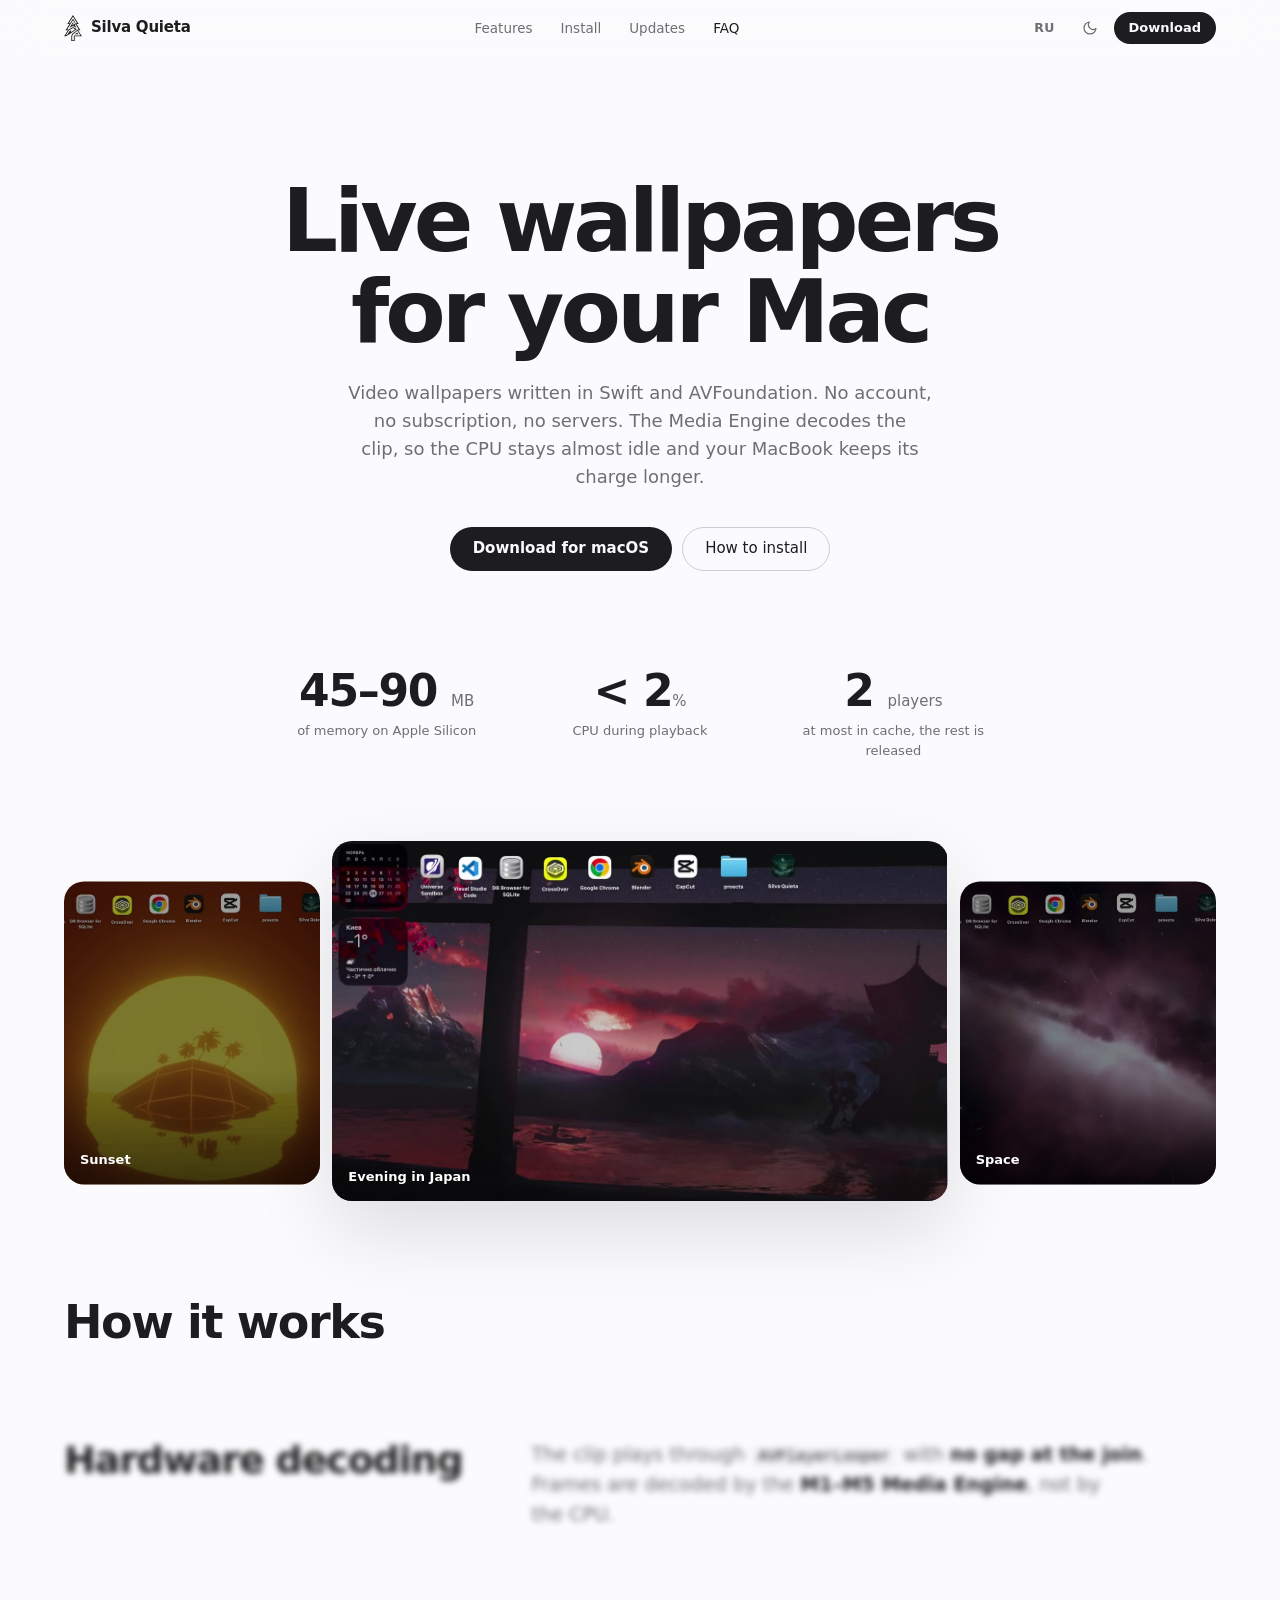
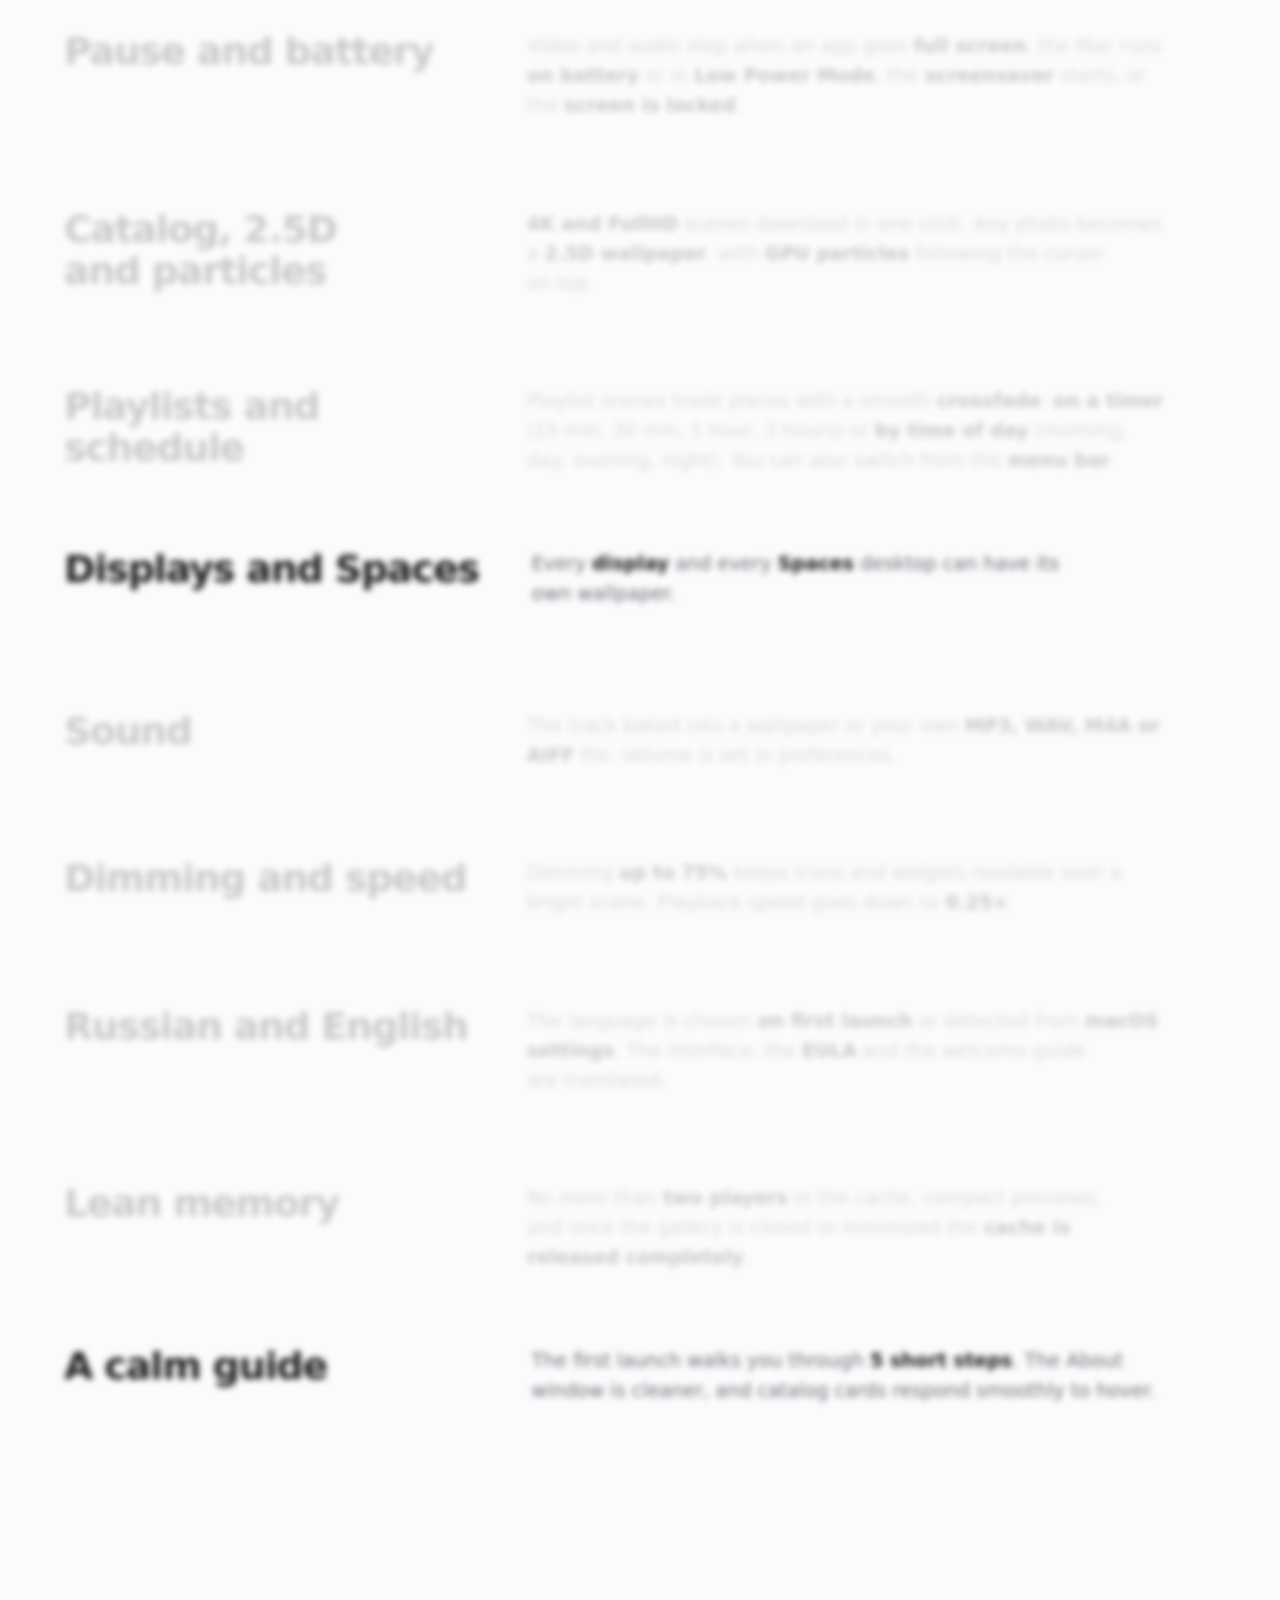
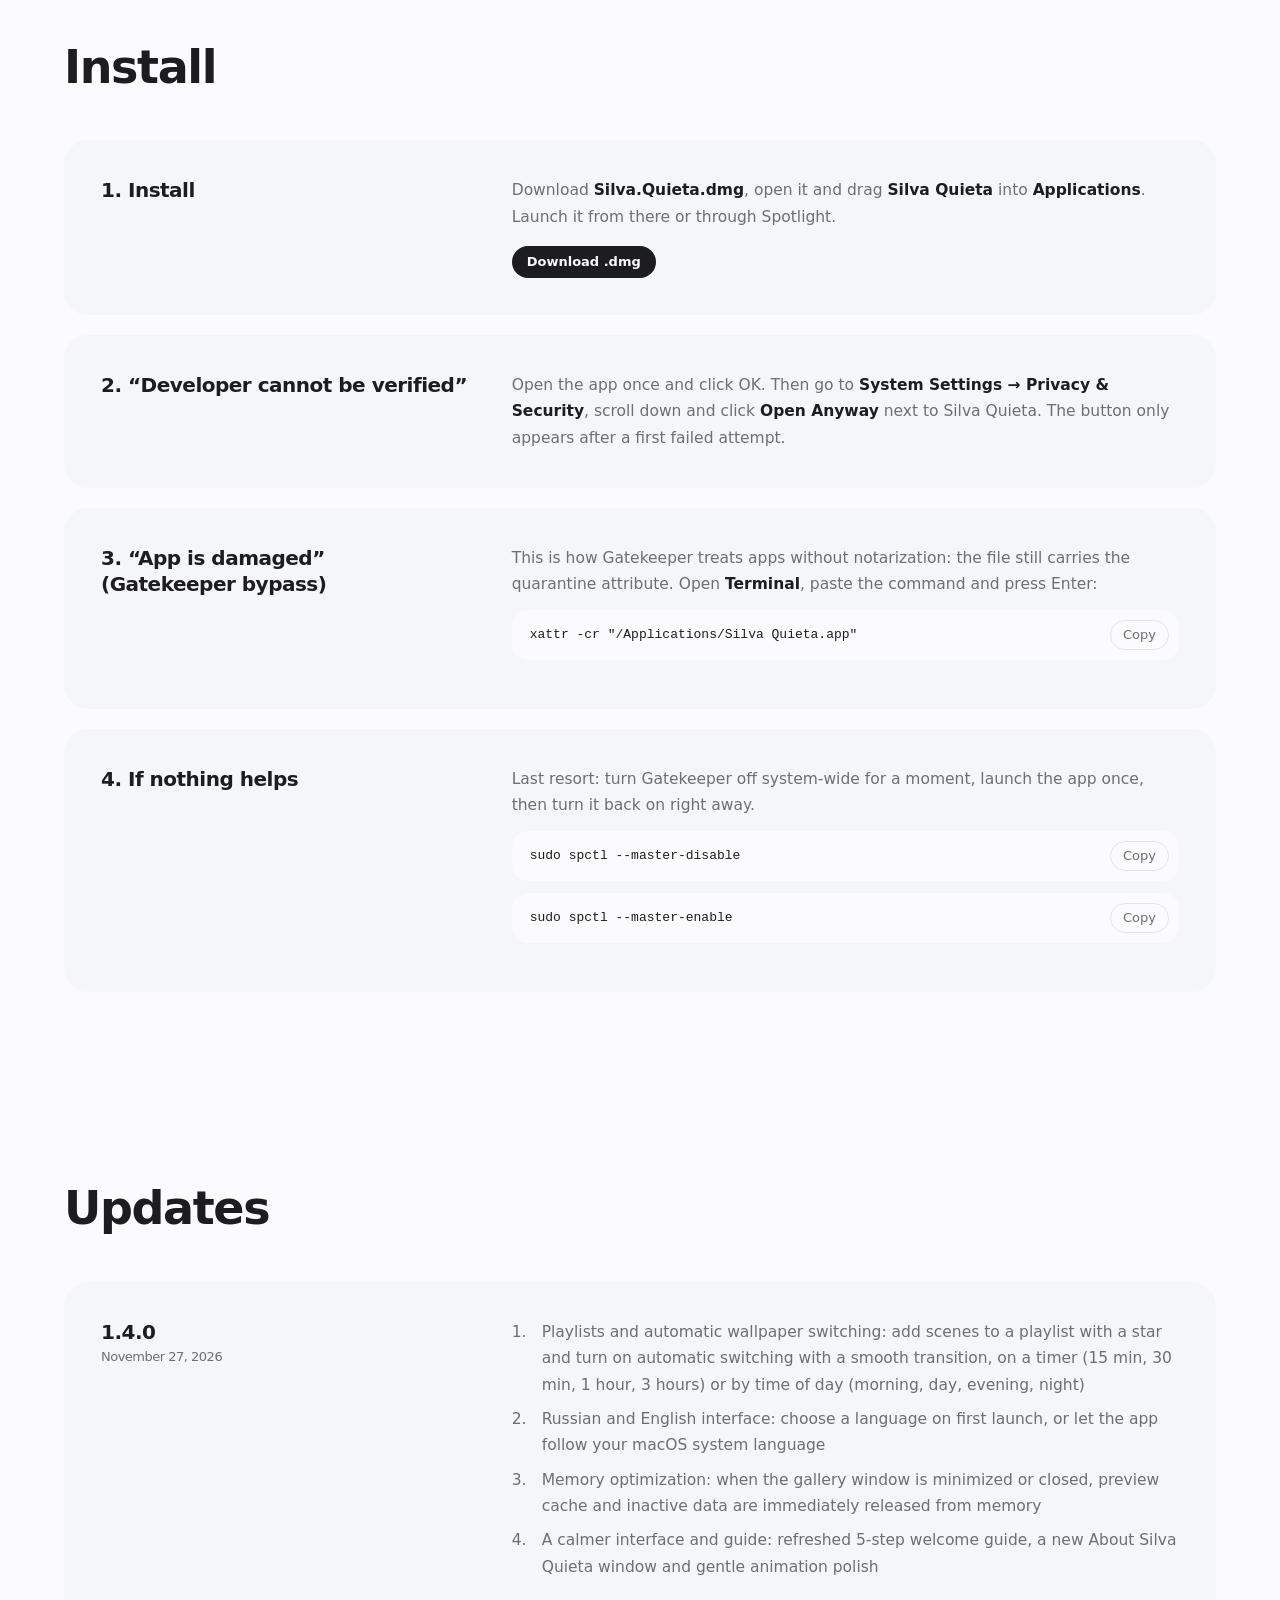
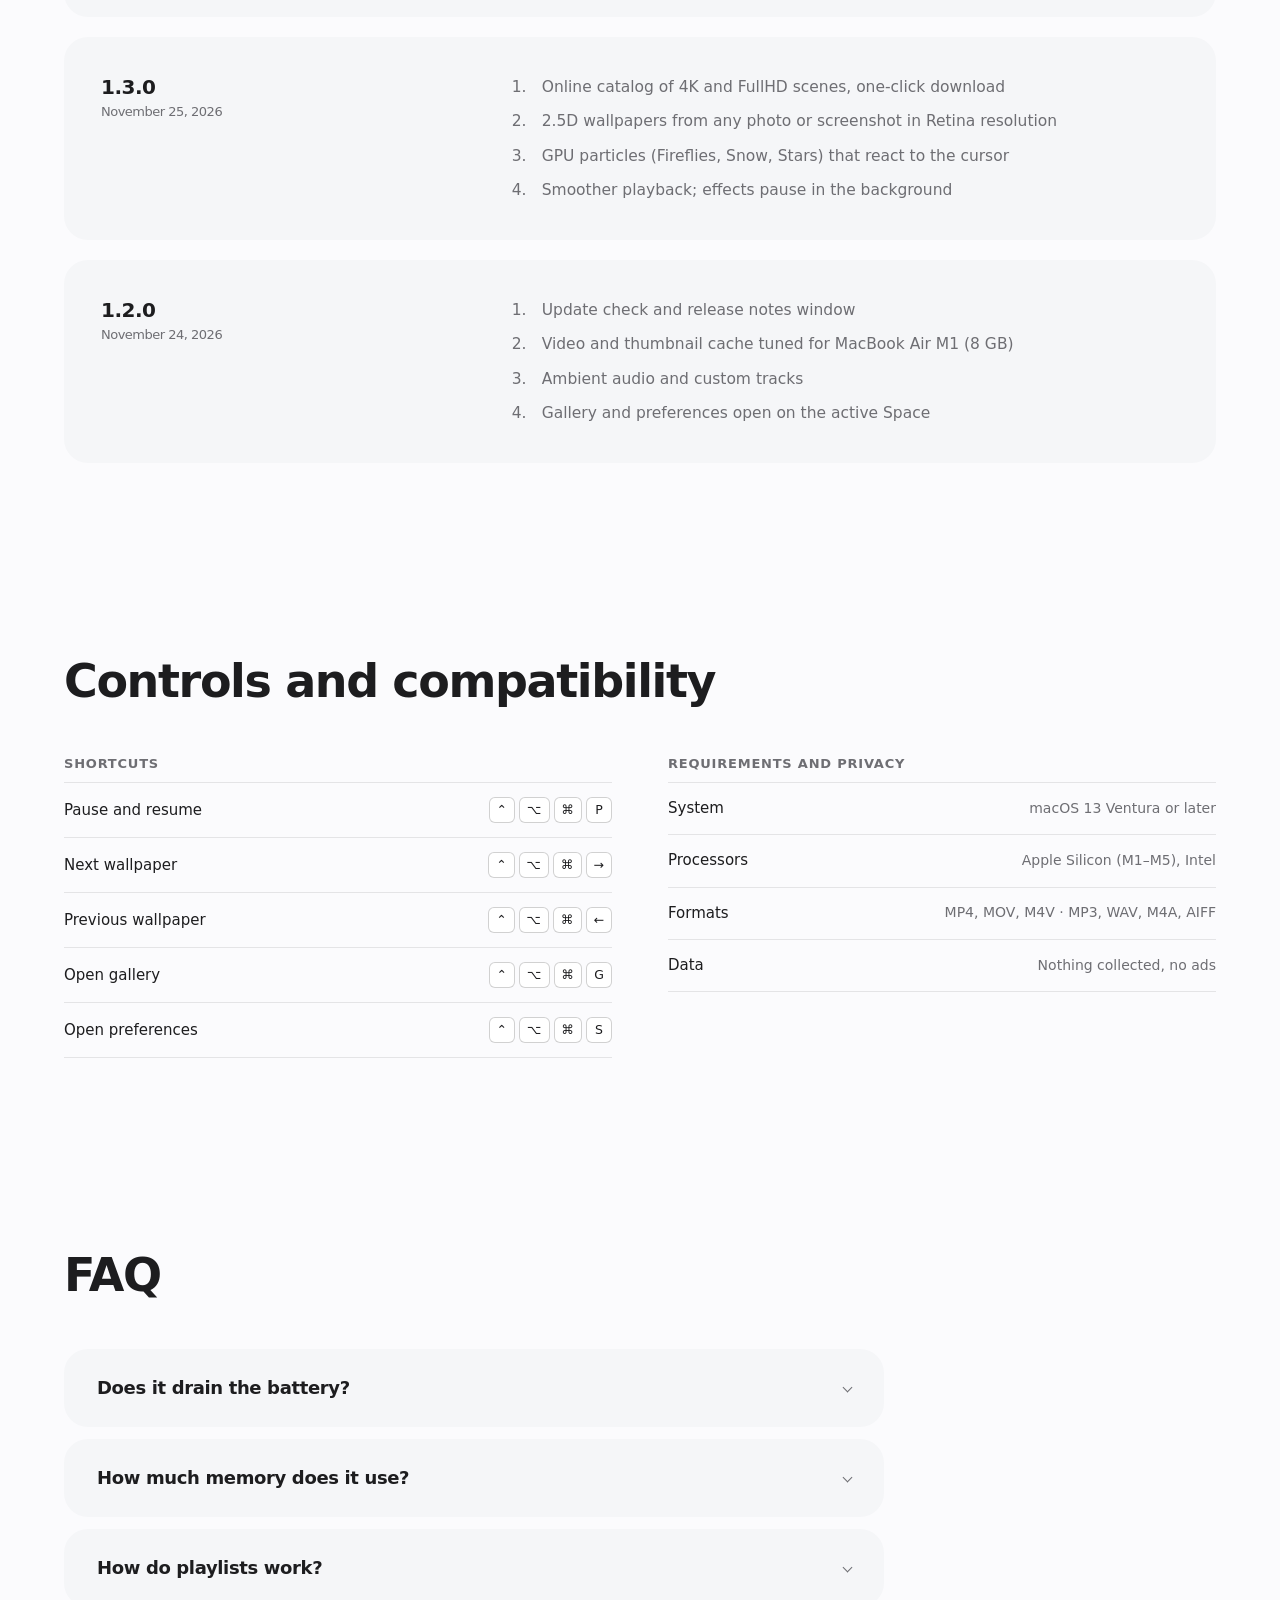
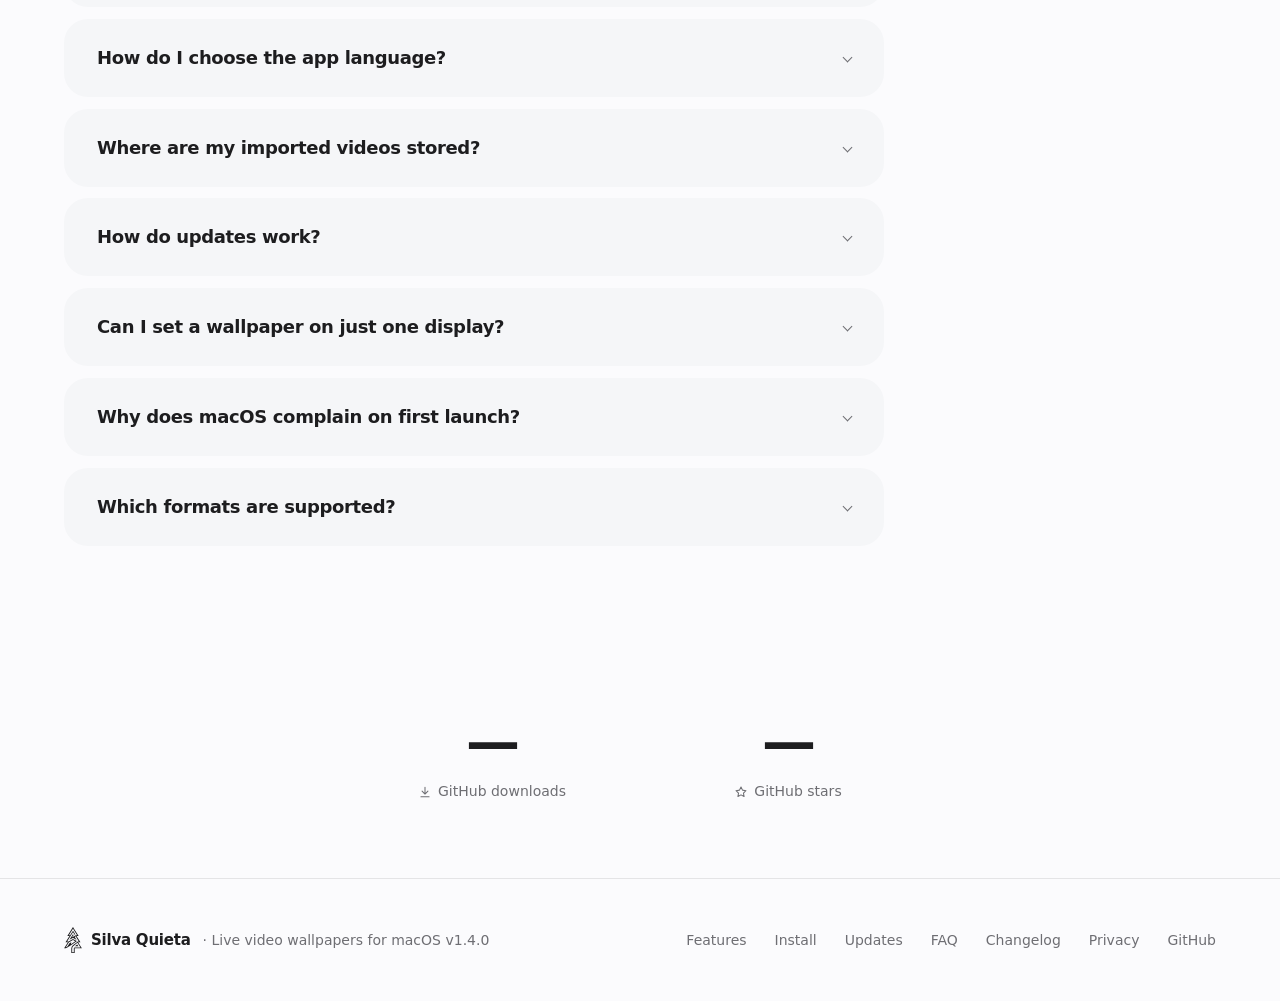
==== commit 5a2299fe: "испарвил счетчик" ====
--- a/index.html
+++ b/index.html
@@ -285,8 +285,8 @@
 
     <section class="stats wrap" aria-label="Statistics">
       <div class="stats-grid reveal" aria-live="polite">
-        <div class="stat"><div class="stat-num js-dl-total">—</div><div class="stat-label"><svg width="14" height="14" viewBox="0 0 24 24" fill="none" stroke="currentColor" stroke-width="1.8" stroke-linecap="round" stroke-linejoin="round" aria-hidden="true"><path d="M12 4v11M7 10.5l5 5 5-5M5 20h14"/></svg><span class="ru">всего скачиваний</span><span class="en">total downloads</span></div></div>
-        <div class="stat"><div class="stat-num js-dl-today">—</div><div class="stat-label"><svg width="14" height="14" viewBox="0 0 24 24" fill="none" stroke="currentColor" stroke-width="1.8" stroke-linecap="round" stroke-linejoin="round" aria-hidden="true"><path d="M3 12h4l3-8 4 16 3-8h4"/></svg><span class="ru">за сегодня</span><span class="en">today</span></div></div>
+        <div class="stat"><div class="stat-num js-dl-total">—</div><div class="stat-label"><svg width="14" height="14" viewBox="0 0 24 24" fill="none" stroke="currentColor" stroke-width="1.8" stroke-linecap="round" stroke-linejoin="round" aria-hidden="true"><path d="M12 4v11M7 10.5l5 5 5-5M5 20h14"/></svg><span class="ru">скачиваний на GitHub</span><span class="en">GitHub downloads</span></div></div>
+        <div class="stat"><div class="stat-num js-stars">—</div><div class="stat-label"><svg width="14" height="14" viewBox="0 0 24 24" fill="none" stroke="currentColor" stroke-width="1.8" stroke-linecap="round" stroke-linejoin="round" aria-hidden="true"><path d="M12 3.5l2.6 5.3 5.9.9-4.25 4.15 1 5.85L12 16.9 6.75 19.7l1-5.85L3.5 9.7l5.9-.9z"/></svg><span class="ru">звёзд на GitHub</span><span class="en">GitHub stars</span></div></div>
       </div>
     </section>
 
--- a/style.css
+++ b/style.css
@@ -103,6 +103,7 @@
   gap: 24px;
 }
 
+.logo {
   display: inline-flex;
   align-items: center;
   gap: 9px;
@@ -112,6 +113,7 @@
   text-decoration: none;
   flex: none;
 }
+.logo svg { display: block; color: var(--accent); }
 
 .menu {
   flex: 1;
@@ -599,7 +601,8 @@
 }
 .foot { display: flex; flex-wrap: wrap; justify-content: space-between; align-items: center; gap: 24px 48px; }
 .foot-brand { display: flex; align-items: center; flex-wrap: wrap; gap: 6px 12px; }
-.foot-brand .foot-note { white-space: nowrap; }
+.foot-brand .logo { color: var(--text); }
+.foot-note { white-space: nowrap; }
 .foot-links { display: flex; flex-wrap: wrap; align-items: center; justify-content: flex-end; gap: 12px 28px; }
 .foot-links a { color: var(--muted); text-decoration: none; transition: color 0.2s var(--ease); }
 .foot-links a:hover { color: var(--text); }
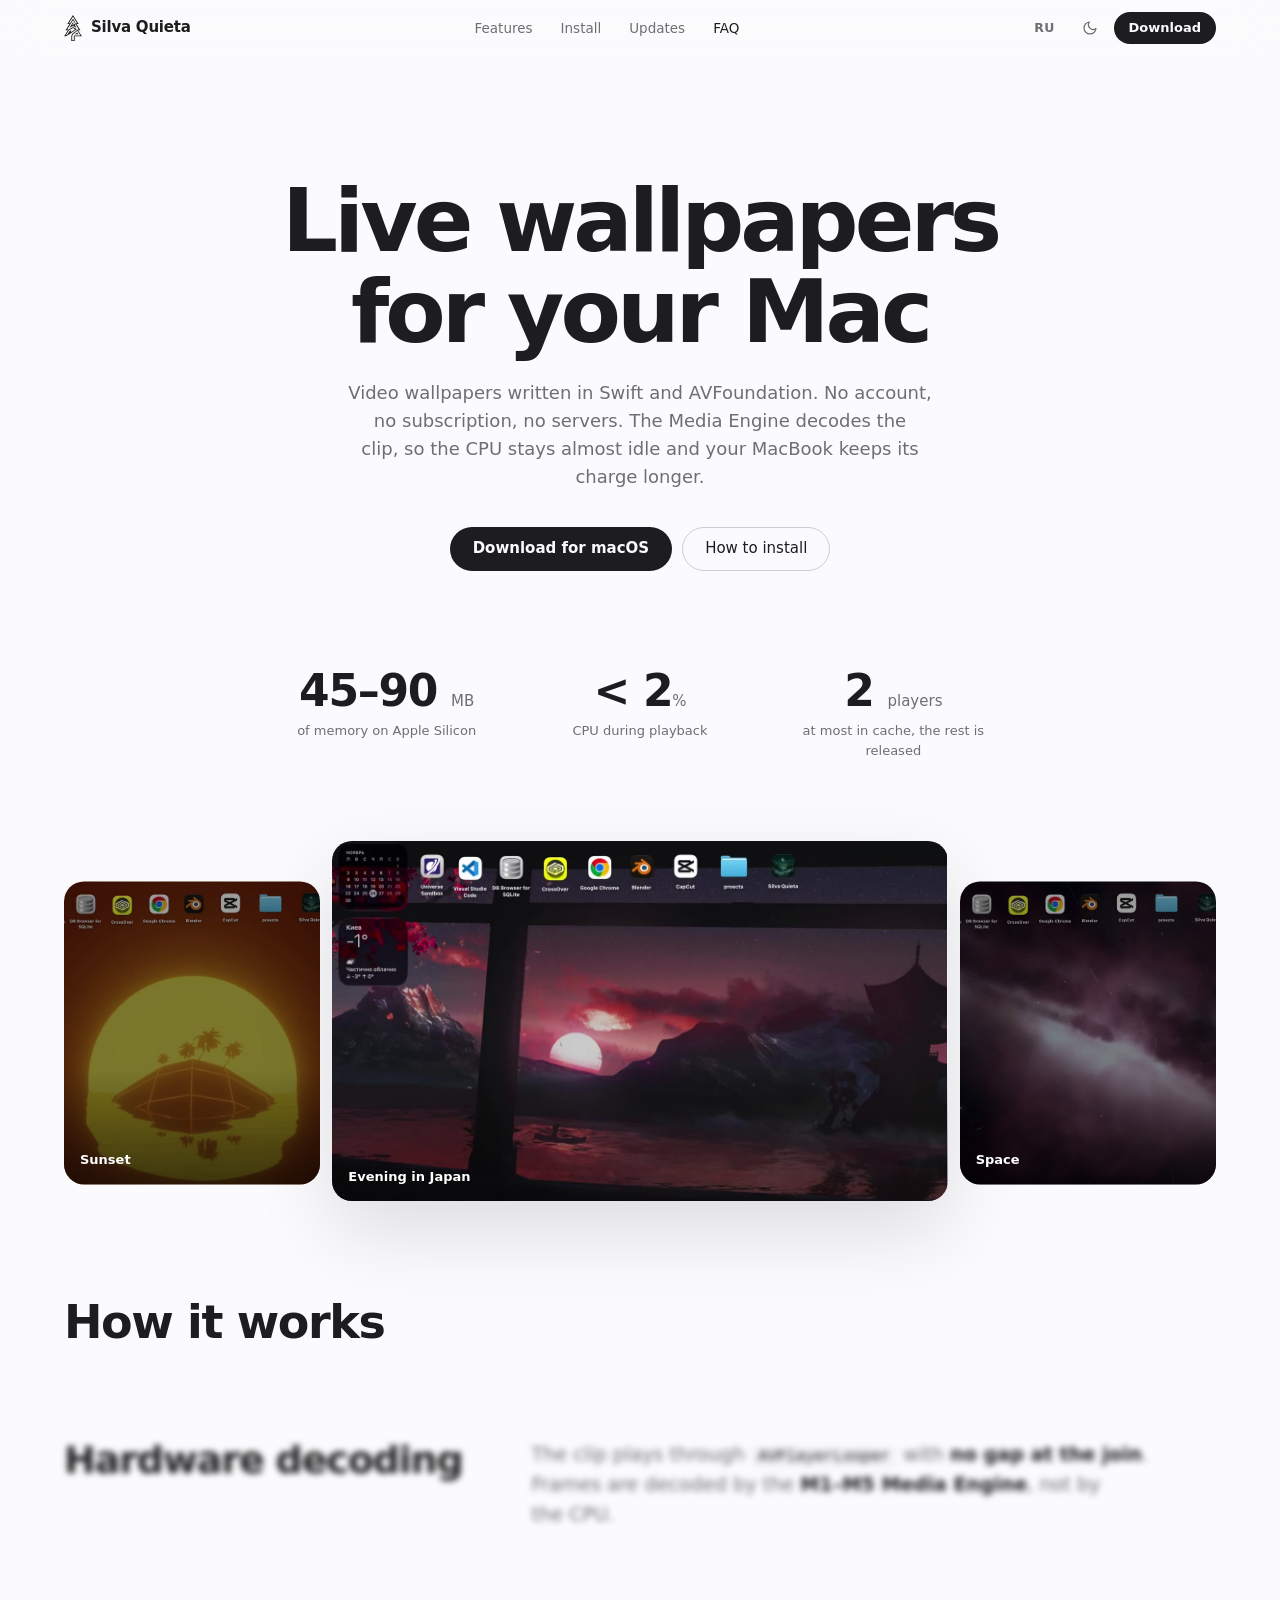
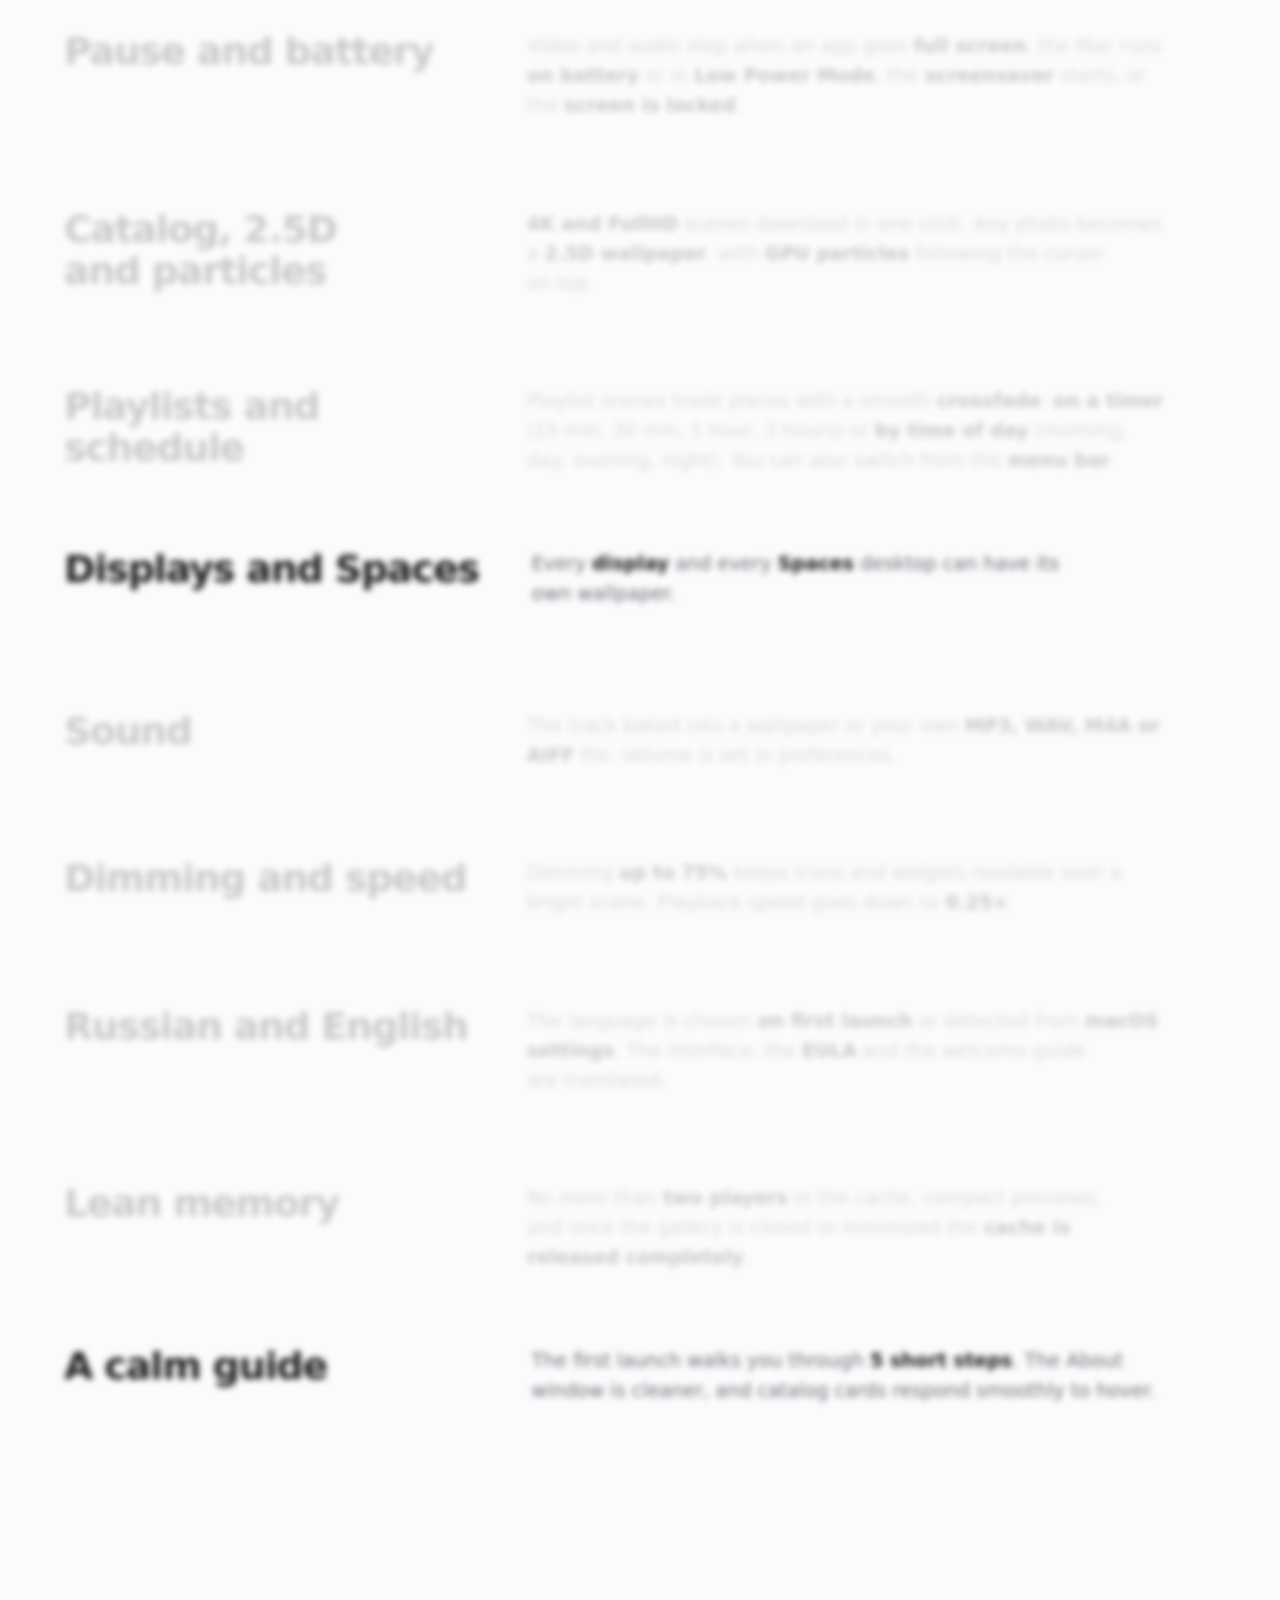
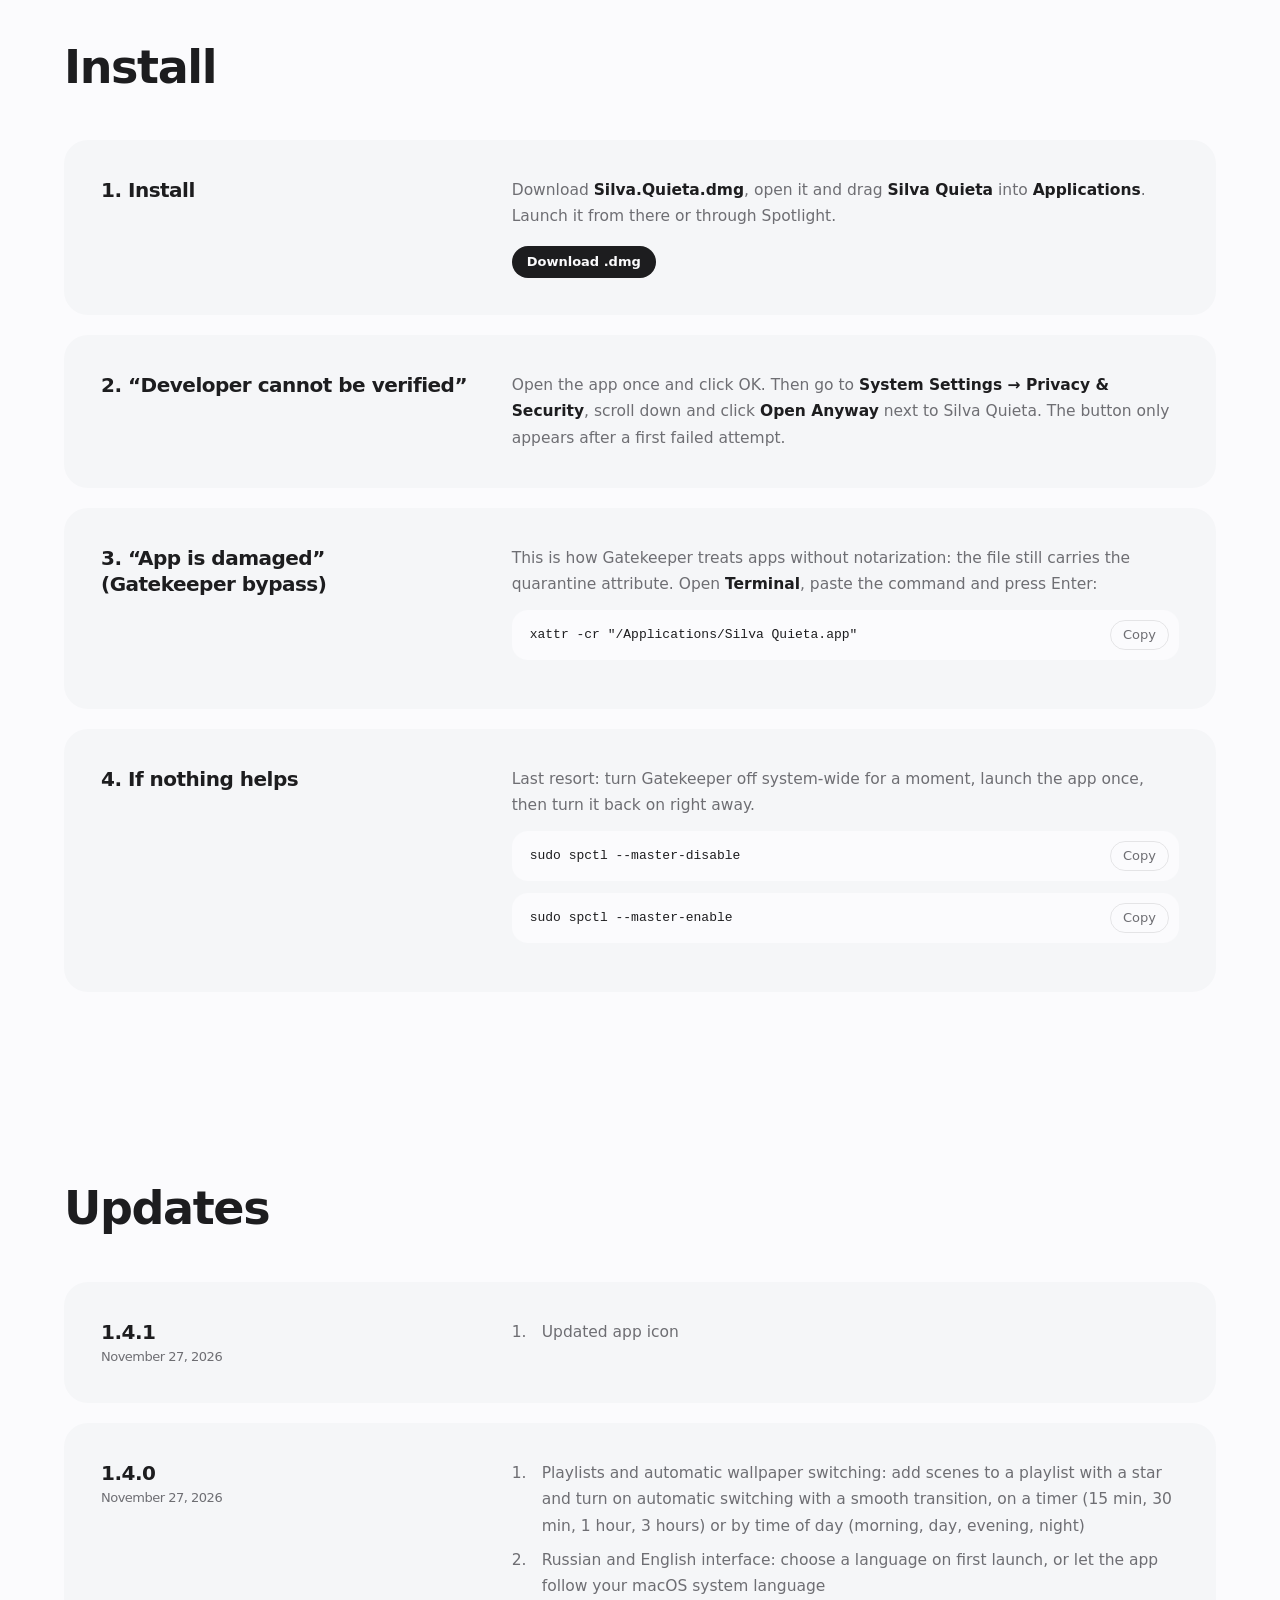
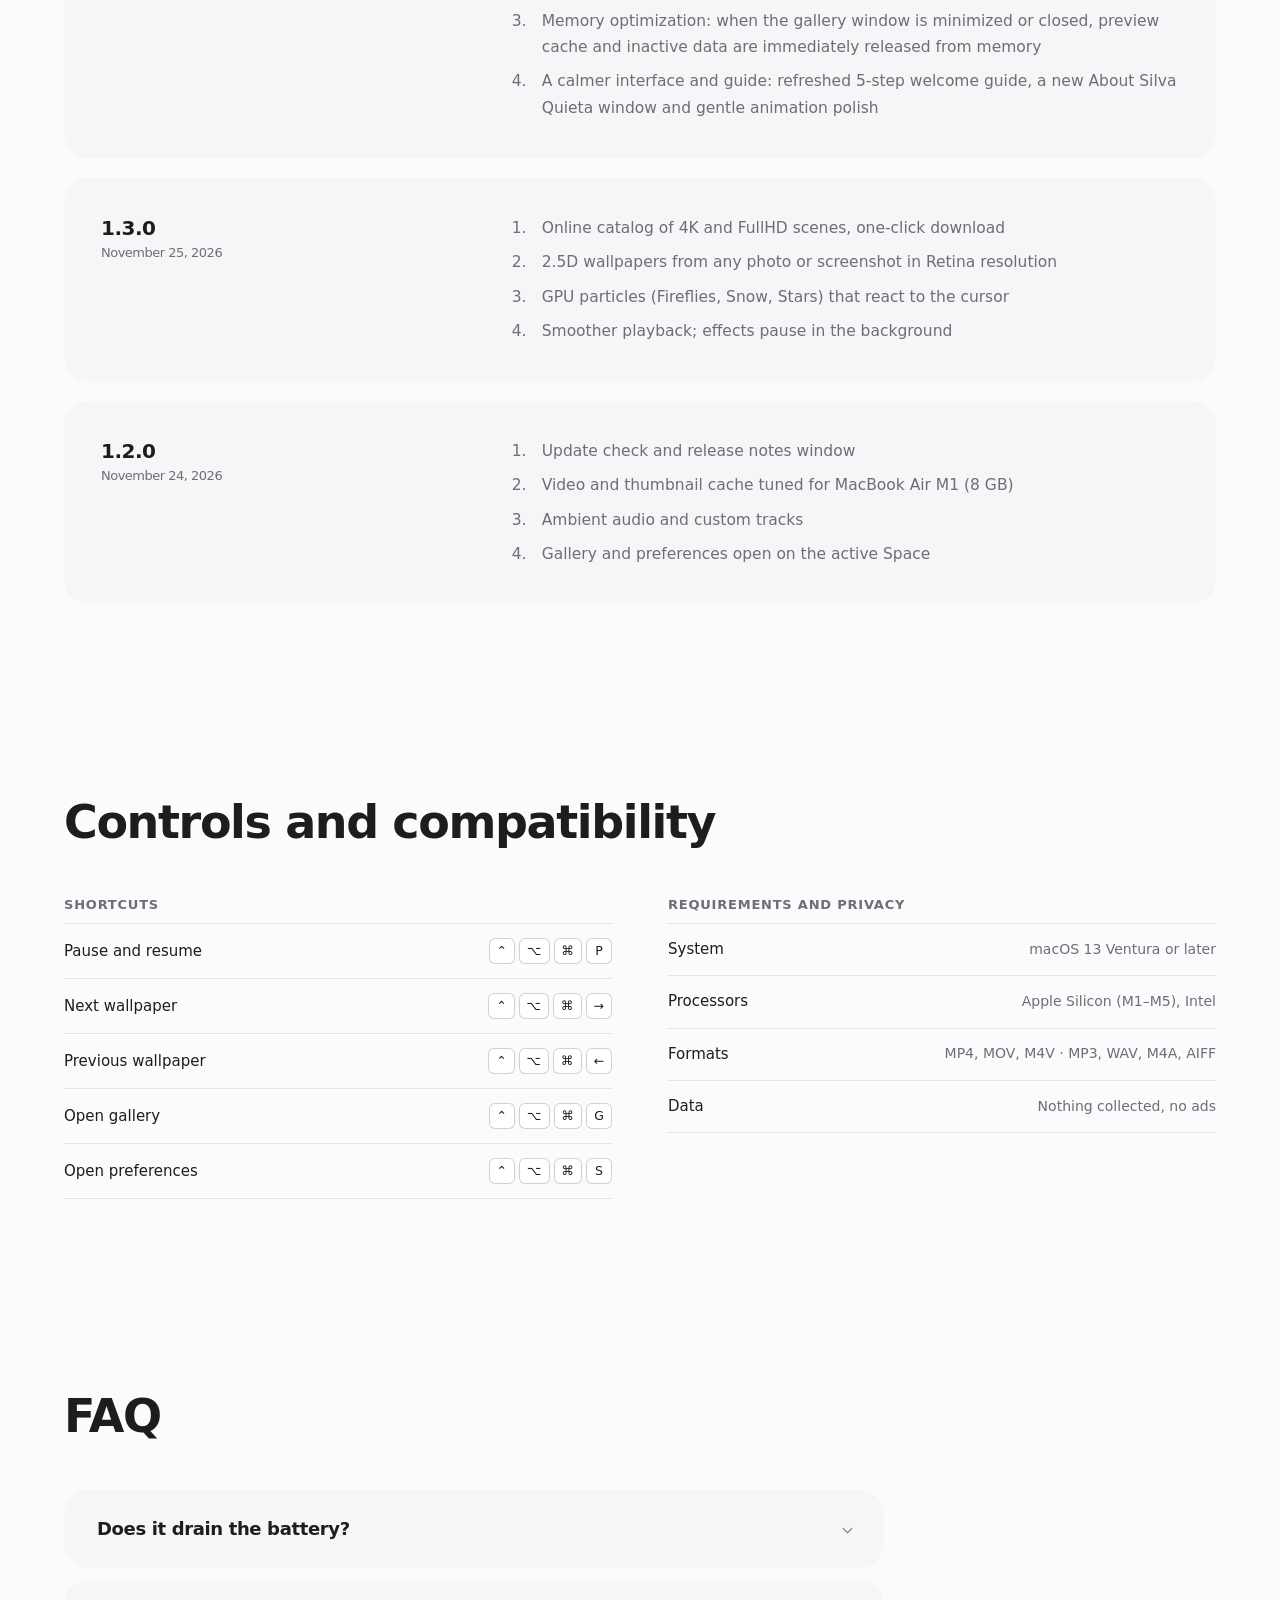
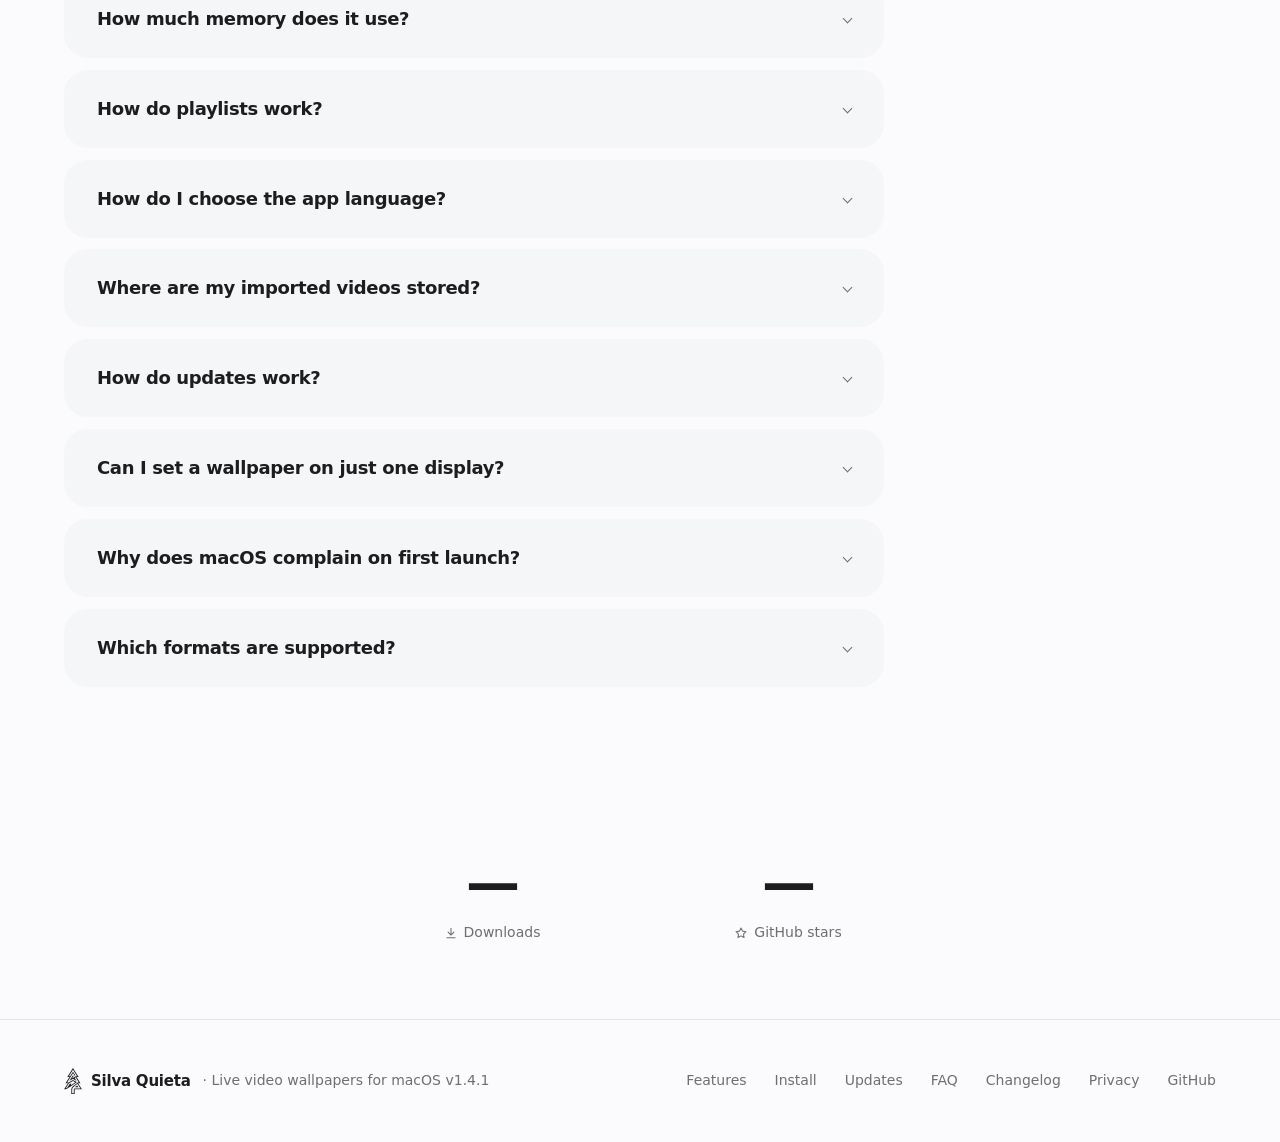
==== commit d1453f73: "1.4.1 added new icon and updated site to 1.4.1" ====
--- a/index.html
+++ b/index.html
@@ -28,7 +28,7 @@
         "name": "Silva Quieta",
         "operatingSystem": "macOS 13.0 or later",
         "applicationCategory": "DesktopEnhancementApplication",
-        "softwareVersion": "1.4.0",
+        "softwareVersion": "1.4.1",
         "offers": { "@type": "Offer", "price": "0", "priceCurrency": "USD" },
         "downloadUrl": "https://github.com/matviukuzmenko-cloud/silva-quieta/releases/latest/download/Silva.Quieta.dmg"
       }
@@ -43,7 +43,7 @@
 if(t!=='dark'&&t!=='light'){t=window.matchMedia&&matchMedia('(prefers-color-scheme: light)').matches?'light':'dark'}
 d.lang=l;d.setAttribute('data-theme',t);d.classList.add('js');
 var el=document.querySelector('title');if(el&&el.getAttribute('data-'+l))document.title=el.getAttribute('data-'+l);})();</script>
-  <link rel="stylesheet" href="style.css?v=1.4.0">
+  <link rel="stylesheet" href="style.css?v=1.4.1">
 </head>
 <body>
   <header class="topbar">
@@ -224,6 +224,7 @@
         <h2><span class="ru">Обновления</span><span class="en">Updates</span></h2>
       </div>
       <div class="steps reveal">
+        <div class="step"><h3>1.4.1<time datetime="2026-11-27"><span class="ru">27 ноября 2026</span><span class="en">November 27, 2026</span></time></h3><ol class="plain"><li><span class="ru">Обновлена иконка приложения</span><span class="en">Updated app icon</span></li></ol></div>
         <div class="step"><h3>1.4.0<time datetime="2026-11-27"><span class="ru">27 ноября 2026</span><span class="en">November 27, 2026</span></time></h3><ol class="plain"><li><span class="ru">Плейлисты и автосмена обоев: добавляйте сцены в плейлист звёздочкой и включайте автоматическую смену с плавным переходом по таймеру (15 мин, 30 мин, 1 час, 3 часа) или по времени суток (утро, день, вечер, ночь)</span><span class="en">Playlists and automatic wallpaper switching: add scenes to a playlist with a star and turn on automatic switching with a smooth transition, on a timer (15 min, 30 min, 1 hour, 3 hours) or by time of day (morning, day, evening, night)</span></li><li><span class="ru">Русский и английский интерфейс: выбор языка при первом запуске и автоматическая подстройка под язык системы macOS</span><span class="en">Russian and English interface: choose a language on first launch, or let the app follow your macOS system language</span></li><li><span class="ru">Оптимизация оперативной памяти: при сворачивании или закрытии окна галереи кэш превью и неактивные данные сразу выгружаются из памяти</span><span class="en">Memory optimization: when the gallery window is minimized or closed, preview cache and inactive data are immediately released from memory</span></li><li><span class="ru">Спокойный интерфейс и гайд: обновлён приветственный гайд из 5 шагов, добавлено окно «О Silva Quieta» и мягкая полировка анимаций</span><span class="en">A calmer interface and guide: refreshed 5-step welcome guide, a new About Silva Quieta window and gentle animation polish</span></li></ol></div>
         <div class="step"><h3>1.3.0<time datetime="2026-11-25"><span class="ru">25 ноября 2026</span><span class="en">November 25, 2026</span></time></h3><ol class="plain"><li><span class="ru">Онлайн-каталог 4K и FullHD сцен, загрузка в один клик</span><span class="en">Online catalog of 4K and FullHD scenes, one-click download</span></li><li><span class="ru">2.5D-обои из любого фото или скриншота в Retina-разрешении</span><span class="en">2.5D wallpapers from any photo or screenshot in Retina resolution</span></li><li><span class="ru">GPU-частицы «Светлячки», «Снег» и «Звёзды», реагирующие на курсор</span><span class="en">GPU particles (Fireflies, Snow, Stars) that react to the cursor</span></li><li><span class="ru">Воспроизведение стало ровнее, эффекты в фоне ставятся на паузу</span><span class="en">Smoother playback; effects pause in the background</span></li></ol></div>
         <div class="step"><h3>1.2.0<time datetime="2026-11-24"><span class="ru">24 ноября 2026</span><span class="en">November 24, 2026</span></time></h3><ol class="plain"><li><span class="ru">Проверка обновлений и окно со списком изменений</span><span class="en">Update check and release notes window</span></li><li><span class="ru">Кэш видео и миниатюр под MacBook Air M1 (8 ГБ)</span><span class="en">Video and thumbnail cache tuned for MacBook Air M1 (8 GB)</span></li><li><span class="ru">Фоновый звук и свои аудиодорожки</span><span class="en">Ambient audio and custom tracks</span></li><li><span class="ru">Галерея и настройки открываются на активном Spaces</span><span class="en">Gallery and preferences open on the active Space</span></li></ol></div>
@@ -285,8 +286,8 @@
 
     <section class="stats wrap" aria-label="Statistics">
       <div class="stats-grid reveal" aria-live="polite">
-        <div class="stat"><div class="stat-num js-dl-total">—</div><div class="stat-label"><svg width="14" height="14" viewBox="0 0 24 24" fill="none" stroke="currentColor" stroke-width="1.8" stroke-linecap="round" stroke-linejoin="round" aria-hidden="true"><path d="M12 4v11M7 10.5l5 5 5-5M5 20h14"/></svg><span class="ru">скачиваний на GitHub</span><span class="en">GitHub downloads</span></div></div>
-        <div class="stat"><div class="stat-num js-stars">—</div><div class="stat-label"><svg width="14" height="14" viewBox="0 0 24 24" fill="none" stroke="currentColor" stroke-width="1.8" stroke-linecap="round" stroke-linejoin="round" aria-hidden="true"><path d="M12 3.5l2.6 5.3 5.9.9-4.25 4.15 1 5.85L12 16.9 6.75 19.7l1-5.85L3.5 9.7l5.9-.9z"/></svg><span class="ru">звёзд на GitHub</span><span class="en">GitHub stars</span></div></div>
+        <div class="stat"><div class="stat-num js-dl-total">—</div><div class="stat-label"><svg width="14" height="14" viewBox="0 0 24 24" fill="none" stroke="currentColor" stroke-width="1.8" stroke-linecap="round" stroke-linejoin="round" aria-hidden="true"><path d="M12 4v11M7 10.5l5 5 5-5M5 20h14"/></svg><span class="ru">Скачиваний</span><span class="en">Downloads</span></div></div>
+        <div class="stat"><div class="stat-num js-stars">—</div><div class="stat-label"><svg width="14" height="14" viewBox="0 0 24 24" fill="none" stroke="currentColor" stroke-width="1.8" stroke-linecap="round" stroke-linejoin="round" aria-hidden="true"><path d="M12 3.5l2.6 5.3 5.9.9-4.25 4.15 1 5.85L12 16.9 6.75 19.7l1-5.85L3.5 9.7l5.9-.9z"/></svg><span class="ru">Звёзд на GitHub</span><span class="en">GitHub stars</span></div></div>
       </div>
     </section>
 
@@ -297,7 +298,7 @@
     <div class="wrap foot">
       <div class="foot-brand">
         <a href="index.html" class="logo"><svg width="18" height="26" viewBox="0 0 385.00 562.25" fill="currentColor" fill-rule="evenodd" aria-hidden="true"><path d="M309.50 418.00 283.25 376.00 282.25 375.75 241.00 408.50 228.75 417.50 228.50 418.50 309.25 418.50ZM193.00 0.00 191.75 0.50 164.25 45.25 69.75 195.25 70.00 196.25 115.75 196.00 116.50 197.25 30.50 331.75 30.75 332.25 79.25 332.25 79.75 333.50 0.00 459.25 0.25 460.00 26.75 459.75 36.25 458.25 51.25 453.00 70.00 443.00 139.75 400.00 195.50 363.25 233.00 336.75 273.50 305.50 273.50 304.75 200.50 264.75 193.25 261.00 192.00 261.00 96.50 312.75 94.50 313.50 65.50 313.50 65.00 312.75 191.75 115.25 192.75 115.00 193.75 116.00 227.25 168.50 228.75 168.25 243.25 159.50 194.25 81.50 192.25 79.50 130.50 175.75 128.75 177.50 104.75 177.50 104.00 177.00 107.25 170.75 175.00 64.00 191.50 37.25 193.00 36.50 281.25 177.00 280.50 177.50 255.25 177.50 252.25 178.75 194.50 213.50 169.50 227.25 169.25 226.50 193.00 190.50 207.50 180.75 207.25 179.00 203.25 173.75 192.50 156.75 191.75 157.00 126.75 257.75 114.25 278.25 126.75 272.00 188.00 238.25 193.00 236.50 195.75 237.25 254.50 270.00 271.00 278.50 230.25 214.25 230.25 213.50 232.75 211.50 248.75 202.00 253.50 208.25 265.75 228.25 275.50 242.75 319.25 311.75 319.50 313.00 319.00 313.50 299.75 313.75 295.25 314.75 289.50 317.75 242.50 355.00 219.25 372.50 191.75 395.00 181.50 405.25 171.75 418.00 165.50 429.25 161.75 438.25 158.50 449.00 156.50 460.75 155.75 472.50 156.00 562.25 228.75 562.00 229.00 464.25 229.75 462.00 232.25 460.00 384.50 460.00 385.00 459.50 305.00 333.25 305.50 332.25 354.00 332.25 354.00 331.25 268.25 197.00 269.25 196.00 315.00 196.25 315.25 195.50 221.25 46.00ZM288.75 343.25 350.50 439.75 350.50 440.75 350.00 441.25 231.00 441.25 227.75 441.75 222.25 443.75 218.25 446.50 214.75 450.25 211.75 455.75 210.50 460.75 210.25 543.00 209.00 543.75 175.25 543.50 174.50 542.75 174.75 466.75 176.25 456.00 178.25 448.25 181.25 440.25 185.25 432.00 191.25 422.75 196.50 416.50 209.75 404.00 288.00 343.00ZM238.50 307.50 238.50 308.50 233.75 312.75 209.75 330.50 149.25 371.50 148.25 370.50 155.25 328.25 122.25 345.75 119.75 348.25 75.50 417.00 68.00 422.50 54.75 430.50 38.75 438.50 35.50 439.00 40.25 430.50 104.50 330.00 106.50 328.25 192.00 282.25 193.50 282.50Z"/></svg><span>Silva Quieta</span></a>
-        <span class="foot-note">· <span class="ru">Живые видео-обои для macOS</span><span class="en">Live video wallpapers for macOS</span> v<span data-ver>1.4.0</span></span>
+        <span class="foot-note">· <span class="ru">Живые видео-обои для macOS</span><span class="en">Live video wallpapers for macOS</span> v<span data-ver>1.4.1</span></span>
       </div>
       <nav class="foot-links" aria-label="Footer">
         <a href="index.html#features"><span class="ru">Возможности</span><span class="en">Features</span></a>
@@ -311,6 +312,6 @@
     </div>
   </footer>
 
-  <script src="script.js?v=1.4.0"></script>
+  <script src="script.js?v=1.4.1"></script>
 </body>
 </html>
